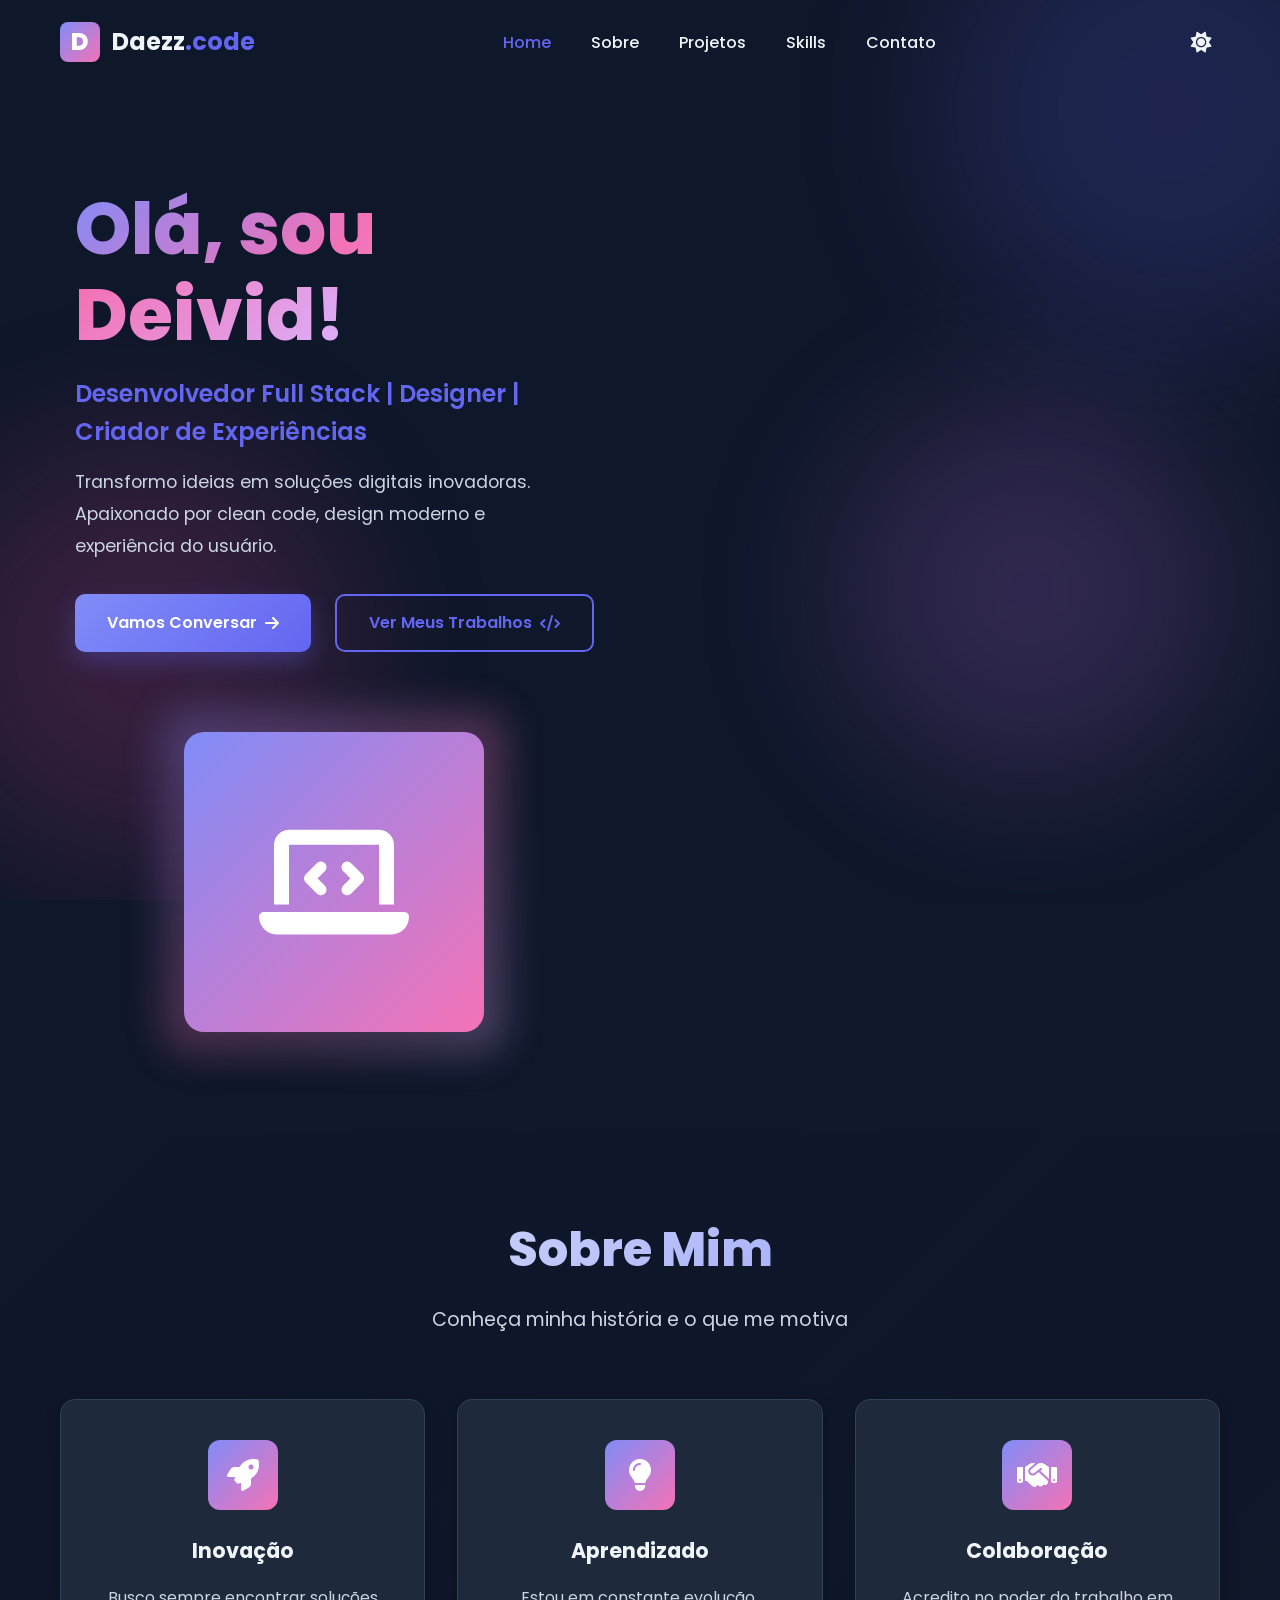
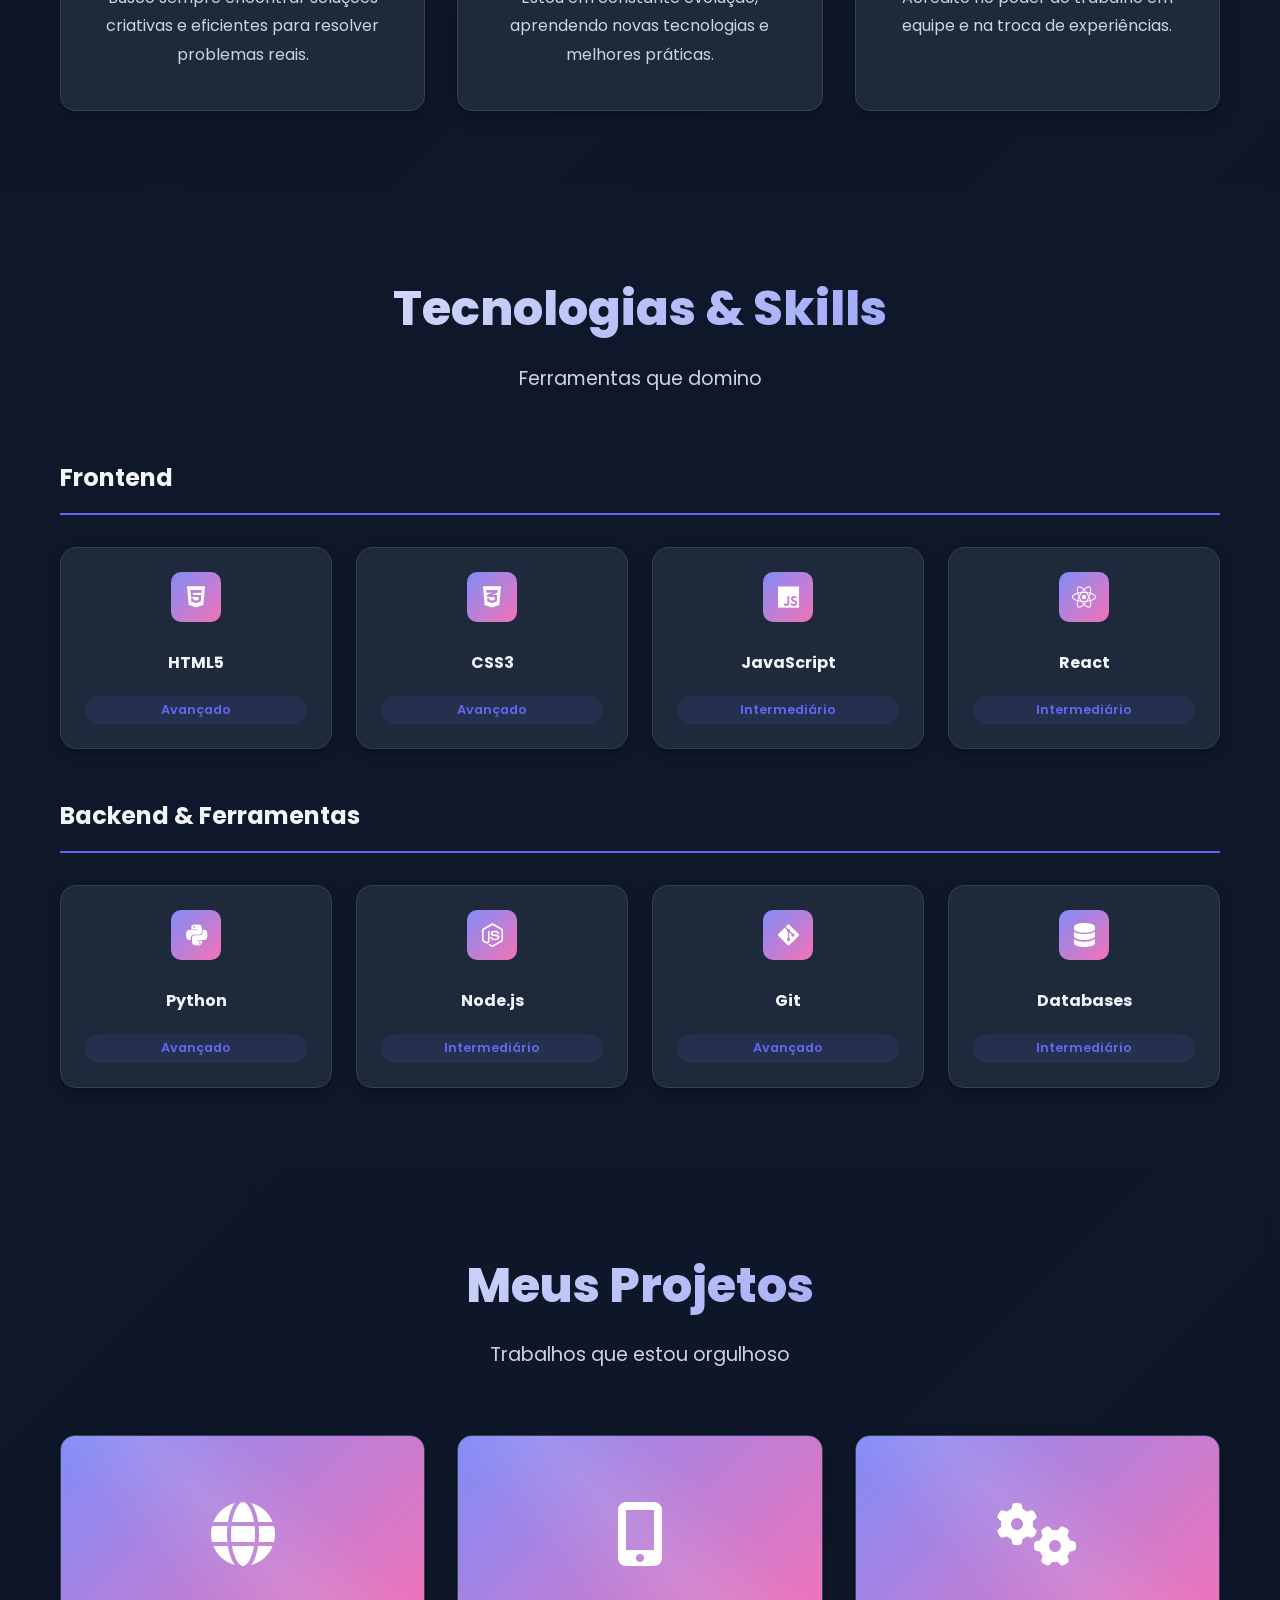
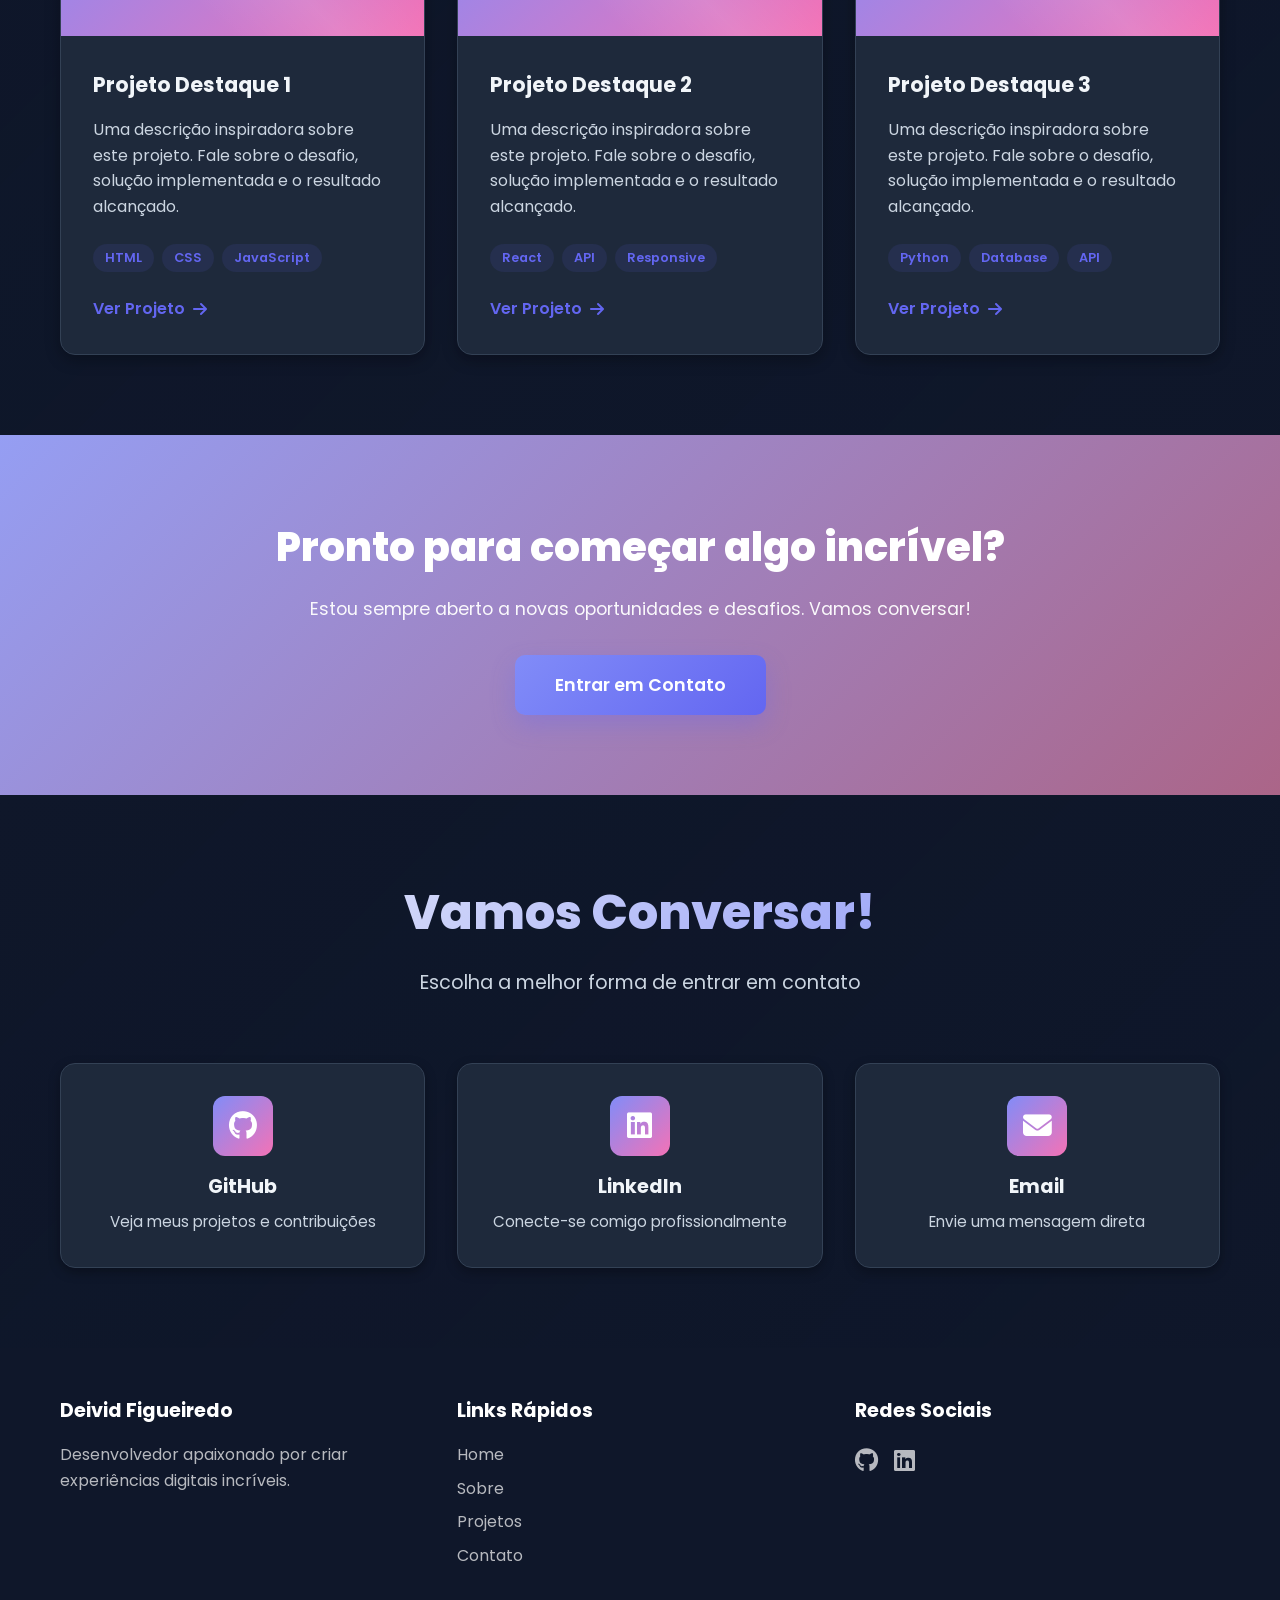
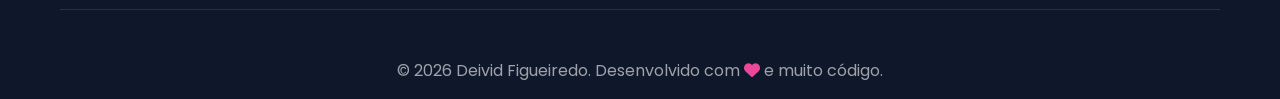
==== index.html @ a5546199 "att visual para o site" ====
<!DOCTYPE html>
<html lang="pt-BR">
<head>
    <meta charset="UTF-8">
    <meta name="viewport" content="width=device-width, initial-scale=1.0">
    <title>Deivid Figueiredo | Desenvolvedor Full Stack</title>
    <!-- Favicon: inline SVG (fallback para favicon.ico) -->
    <link rel="icon" href='data:image/svg+xml;utf8,<svg xmlns="http://www.w3.org/2000/svg" viewBox="0 0 100 100"><rect fill="%23007acc" width="100" height="100"/><text x="50" y="58" font-size="56" font-family="Poppins,Arial" fill="white" text-anchor="middle">D</text></svg>'>
    <link rel="icon" href="favicon.ico" type="image/x-icon">
    <link rel="shortcut icon" href="favicon.ico" type="image/x-icon">
    <link rel="stylesheet" href="style.css">
    <link rel="stylesheet" href="https://cdnjs.cloudflare.com/ajax/libs/font-awesome/6.4.0/css/all.min.css">
    <link href="https://fonts.googleapis.com/css2?family=Poppins:wght@300;400;600;700;800&family=Space+Mono:wght@400;700&display=swap" rel="stylesheet">
</head>
<body>
    <!-- Background animado -->
    <div class="background-animation">
        <div class="blob blob-1"></div>
        <div class="blob blob-2"></div>
        <div class="blob blob-3"></div>
    </div>

    <!-- Navegação -->
    <nav class="navbar">
        <div class="container">
            <div class="logo">
                <span class="logo-icon">D</span>
                <span class="logo-text">Daezz<span class="logo-accent">.code</span></span>
            </div>
            <div class="nav-center">
                <div class="nav-toggle" id="navToggle">
                    <span></span>
                    <span></span>
                    <span></span>
                </div>
                <ul class="nav-links" id="navLinks">
                    <li><a href="#home" data-nav>Home</a></li>
                    <li><a href="#sobre" data-nav>Sobre</a></li>
                    <li><a href="#projetos" data-nav>Projetos</a></li>
                    <li><a href="#skills" data-nav>Skills</a></li>
                    <li><a href="#contato" data-nav>Contato</a></li>
                </ul>
            </div>
            <button class="theme-toggle" id="themeToggle" aria-label="Alternar modo escuro">
                <i class="fas fa-moon"></i>
            </button>
        </div>
    </nav>

    <!-- Hero Section -->
    <section id="home" class="hero">
        <div class="container">
            <div class="hero-content">
                <div class="hero-text">
                    <h1 class="hero-title">
                        <span class="gradient-text">Olá, sou Deivid!</span>
                    </h1>
                    <p class="hero-subtitle">Desenvolvedor Full Stack | Designer | Criador de Experiências</p>
                    <p class="hero-description">
                        Transformo ideias em soluções digitais inovadoras. Apaixonado por clean code, design moderno e experiência do usuário.
                    </p>
                    <div class="hero-buttons">
                        <a href="#contato" class="btn btn-primary">
                            <span>Vamos Conversar</span>
                            <i class="fas fa-arrow-right"></i>
                        </a>
                        <a href="#projetos" class="btn btn-secondary">
                            <span>Ver Meus Trabalhos</span>
                            <i class="fas fa-code"></i>
                        </a>
                    </div>
                </div>
                <div class="hero-image" style="margin-top: 80px;"">
                    <div class="avatar-container">
                        <div class="avatar">
                            <i class="fas fa-laptop-code"></i>
                        </div>
                    </div>
                </div>
            </div>
        </div>
    </section>

    <!-- Sobre -->
    <section id="sobre" class="sobre">
        <div class="container">
            <div class="section-header">
                <h2 class="section-title">Sobre Mim</h2>
                <p class="section-subtitle">Conheça minha história e o que me motiva</p>
            </div>
            <div class="sobre-content">
                <div class="sobre-card">
                    <div class="sobre-icon"><i class="fas fa-rocket"></i></div>
                    <h3>Inovação</h3>
                    <p>Busco sempre encontrar soluções criativas e eficientes para resolver problemas reais.</p>
                </div>
                <div class="sobre-card">
                    <div class="sobre-icon"><i class="fas fa-lightbulb"></i></div>
                    <h3>Aprendizado</h3>
                    <p>Estou em constante evolução, aprendendo novas tecnologias e melhores práticas.</p>
                </div>
                <div class="sobre-card">
                    <div class="sobre-icon"><i class="fas fa-handshake"></i></div>
                    <h3>Colaboração</h3>
                    <p>Acredito no poder do trabalho em equipe e na troca de experiências.</p>
                </div>
            </div>
        </div>
    </section>

    <!-- Skills -->
    <section id="skills" class="skills">
        <div class="container">
            <div class="section-header">
                <h2 class="section-title">Tecnologias & Skills</h2>
                <p class="section-subtitle">Ferramentas que domino</p>
            </div>
            <div id="skillsContent" class="skills-wrapper"></div>
        </div>
    </section>

    <!-- Projetos -->
    <section id="projetos" class="projetos">
        <div class="container">
            <div class="section-header">
                <h2 class="section-title">Meus Projetos</h2>
                <p class="section-subtitle">Trabalhos que estou orgulhoso</p>
            </div>
            <div id="projectsContent" class="projetos-grid"></div>
        </div>
    </section>

    <!-- CTA Section -->
    <section class="cta-section">
        <div class="container">
            <div class="cta-content">
                <h2>Pronto para começar algo incrível?</h2>
                <p>Estou sempre aberto a novas oportunidades e desafios. Vamos conversar!</p>
                <a href="#contato" class="btn btn-primary btn-large">
                    Entrar em Contato
                </a>
            </div>
        </div>
    </section>

    <!-- Contato -->
    <section id="contato" class="contato">
        <div class="container">
            <div class="section-header">
                <h2 class="section-title">Vamos Conversar!</h2>
                <p class="section-subtitle">Escolha a melhor forma de entrar em contato</p>
            </div>
            <div class="contato-wrapper">
                <div class="contato-cards">
                    <a href="https://github.com/DeividFigueiredo" target="_blank" class="contato-card">
                        <div class="contato-icon">
                            <i class="fab fa-github"></i>
                        </div>
                        <h3>GitHub</h3>
                        <p>Veja meus projetos e contribuições</p>
                    </a>
                    <a href="https://linkedin.com/in/deivid-borges-52181b405/" target="_blank" class="contato-card">
                        <div class="contato-icon">
                            <i class="fab fa-linkedin"></i>
                        </div>
                        <h3>LinkedIn</h3>
                        <p>Conecte-se comigo profissionalmente</p>
                    </a>
                    <a href="mailto:deividborges07@hotmail.com" class="contato-card">
                        <div class="contato-icon">
                            <i class="fas fa-envelope"></i>
                        </div>
                        <h3>Email</h3>
                        <p>Envie uma mensagem direta</p>
                    </a>
                </div>
            </div>
        </div>
    </section>

    <!-- Footer -->
    <footer class="footer">
        <div class="container">
            <div class="footer-content">
                <div class="footer-section">
                    <h3>Deivid Figueiredo</h3>
                    <p>Desenvolvedor apaixonado por criar experiências digitais incríveis.</p>
                </div>
                <div class="footer-section">
                    <h3>Links Rápidos</h3>
                    <ul>
                        <li><a href="#home">Home</a></li>
                        <li><a href="#sobre">Sobre</a></li>
                        <li><a href="#projetos">Projetos</a></li>
                        <li><a href="#contato">Contato</a></li>
                    </ul>
                </div>
                <div class="footer-section">
                    <h3>Redes Sociais</h3>
                    <div class="social-links">
                        <a href="https://github.com/DeividFigueiredo" target="_blank">
                            <i class="fab fa-github"></i>
                        </a>
                        <a href="https://linkedin.com/in/deivid-borges-52181b405/" target="_blank">
                            <i class="fab fa-linkedin"></i>
                        </a>
                    </div>
                </div>
            </div>
            <div class="footer-bottom">
                <p>&copy; 2026 Deivid Figueiredo. Desenvolvido com <i class="fas fa-heart"></i> e muito código.</p>
            </div>
        </div>
    </footer>

    <script src="script.js"></script>
</body>
</html>
---- style.css ----
* {
    margin: 0;
    padding: 0;
    box-sizing: border-box;
}

:root {
    --primary: #6366f1;
    --primary-dark: #4f46e5;
    --secondary: #ec4899;
    --tertiary: #c975f3;
    --dark: #0f172a;
    --dark-secondary: #1e293b;
    --light: #f8fafc;
    --text-primary: #1e293b;
    --text-secondary: #64748b;
    --border: #e2e8f0;
    --shadow: 0 20px 25px -5px rgba(0, 0, 0, 0.1);
    --shadow-lg: 0 25px 50px -12px rgba(0, 0, 0, 0.15);
    --transition: all 0.3s cubic-bezier(0.4, 0, 0.2, 1);
    --bg-primary: #ffffff;
    --bg-secondary: #f8fafc;
    --card-bg: white;
    
    /* Light mode gradients */
    --gradient-primary-secondary: linear-gradient(135deg, #6366f1, #ec4899);
    --gradient-primary-secondary-tertiary: linear-gradient(135deg, #6366f1, #ec4899, #c975f3);
    --gradient-btn-primary: linear-gradient(135deg, #6366f1, #4f46e5);
    --gradient-cta: linear-gradient(135deg, #6366f1, #ec4899);
    --gradient-section-title: linear-gradient(135deg, #1e293b, #6366f1);
    --gradient-section-bg: linear-gradient(135deg, #f8fafc 0%, rgba(99, 102, 241, 0.05) 100%);
}

body.dark-mode {
    --bg-primary: #0f172a;
    --bg-secondary: #1e293b;
    --card-bg: #1e293b;
    --text-primary: #f1f5f9;
    --text-secondary: #cbd5e1;
    --border: #334155;
    
    /* Dark mode gradients - more vibrant and luminous */
    --gradient-primary-secondary: linear-gradient(135deg, #818cf8, #f472b6);
    --gradient-primary-secondary-tertiary: linear-gradient(135deg, #818cf8, #f472b6, #d8b4fe);
    --gradient-btn-primary: linear-gradient(135deg, #818cf8, #6366f1);
    --gradient-cta: linear-gradient(135deg, #959ef3, #ab6588);
    --gradient-section-title: linear-gradient(135deg, #f1f5f9, #818cf8);
    --gradient-section-bg: linear-gradient(135deg, #0f172a 0%, #0f172ad7 100%);
}

html {
    scroll-behavior: smooth;
}

body {
    font-family: 'Poppins', sans-serif;
    line-height: 1.6;
    color: var(--text-primary);
    background: var(--bg-primary);
    overflow-x: hidden;
    transition: var(--transition);
}

.container {
    max-width: 1200px;
    margin: 0 auto;
    padding: 0 20px;
}

/* Background Animation */
.background-animation {
    position: fixed;
    top: 0;
    left: 0;
    width: 100%;
    height: 100%;
    z-index: -1;
    overflow: hidden;
}

.blob {
    position: absolute;
    border-radius: 50%;
    /* slightly stronger and crisper blobs for better visibility */
    filter: blur(80px);
    opacity: 0.18;
    animation: blob-animation 8s infinite ease-in-out;
}

.blob-1 {
    width: 460px;
    height: 460px;
    background: var(--primary);
    top: -120px;
    right: -120px;
    animation-delay: 0s;
}

.blob-2 {
    width: 420px;
    height: 420px;
    background: var(--secondary);
    bottom: 40px;
    left: -70px;
    animation-delay: 2s;
}

.blob-3 {
    width: 380px;
    height: 380px;
    background: var(--tertiary);
    bottom: 120px;
    right: 60px;
    animation-delay: 4s;
}

@keyframes blob-animation {
    0%, 100% {
        transform: translate(0, 0);
    }
    25% {
        transform: translate(30px, -60px);
    }
    50% {
        transform: translate(-30px, 30px);
    }
    75% {
        transform: translate(60px, 60px);
    }
}

/* Navbar */
.navbar {
    position: sticky;
    top: 0;
    z-index: 1000;
    /* removed background color and blur per user request */
    background: transparent;
    backdrop-filter: none;
    /* hide the bottom line when at top; reveal on scroll via .scrolled */
    border-bottom: 1px solid transparent;
    box-shadow: none;

    padding: 1.4rem 0;
    transition: all 0.3s ease;
}


body.dark-mode .navbar {
    /* keep transparent in dark-mode as requested */
    background: transparent;
    border-bottom: 1px solid transparent;
}

/* When user scrolls, reveal a subtle border so navbar camouflages */
.navbar.scrolled {
    border-bottom-color: rgba(0, 0, 0, 0.05);
    background: rgba(255, 255, 255, 0.59);
    backdrop-filter: blur(10px);
    box-shadow: 0 10px 30px rgba(0, 0, 0, 0.1);
}

body.dark-mode .navbar.scrolled {
    border-bottom-color: rgba(255, 255, 255, 0.05);
    background: rgba(15, 23, 42, 0.85);
    backdrop-filter: blur(10px);
    box-shadow: 0 10px 30px rgba(0, 0, 0, 0.12);
}

.navbar .container {
    display: flex;
    justify-content: space-between;
    align-items: center;
    gap: 1rem;
}

.nav-center {
    display: flex;
    align-items: center;
    gap: 2.5rem;
}

.logo {
    display: flex;
    align-items: center;
    gap: 12px;
    font-weight: 700;
    font-size: 1.5rem;
    cursor: pointer;
    transition: var(--transition);
}

.logo-icon {
    width: 40px;
    height: 40px;
    background: var(--gradient-primary-secondary);
    border-radius: 8px;
    display: flex;
    align-items: center;
    justify-content: center;
    color: white;
    font-weight: 800;
}

.logo-text {
    color: var(--text-primary);
}

.logo-accent {
    color: var(--primary);
}

.logo:hover {
    transform: translateY(-2px);
}

.nav-links {
    display: flex;
    list-style: none;
    gap: 2.5rem;
}

.nav-links a {
    color: var(--text-primary);
    text-decoration: none;
    font-weight: 500;
    position: relative;
    transition: color 0.3s ease;
}

.nav-links a::after {
    content: '';
    position: absolute;
    bottom: -5px;
    left: 0;
    width: 0;
    height: 2px;
    background: var(--gradient-primary-secondary);
    transition: width 0.3s ease;
}

.nav-links a:hover {
    color: var(--primary);
}

.nav-links a:hover::after {
    width: 100%;
}

.nav-toggle {
    display: none;
    flex-direction: column;
    cursor: pointer;
    gap: 5px;
}

.nav-toggle span {
    width: 25px;
    height: 3px;
    background: var(--text-primary);
    border-radius: 2px;
    transition: var(--transition);
}

/* Theme Toggle Button */
.theme-toggle {
    background: none;
    border: none;
    cursor: pointer;
    font-size: 1.3rem;
    color: var(--text-primary);
    transition: var(--transition);
    padding: 8px;
    display: flex;
    align-items: center;
    justify-content: center;
    border-radius: 8px;
}

.theme-toggle:hover {
    background: rgba(99, 102, 241, 0.1);
    transform: scale(1.1);
}

.theme-toggle i {
    transition: var(--transition);
}

/* Hero Section */
.hero {
    padding: 100px 0;
    min-height: 100vh;
    display: flex;
    align-items: center;
}

.hero .container {
    display: grid;
    grid-template-columns: 1fr 1fr;
    gap: 4rem;
    align-items: center;
}
.hero .container .hero-text {
    animation: slideInLeft 0.8s ease-out;
    margin-left: 15px;
}

.hero-text h1 {
    font-size: 4.5rem;
    font-weight: 800;
    line-height: 1.2;
    margin-bottom: 1rem;
    animation: slideInLeft 0.8s ease-out;
}

.gradient-text {
    background: var(--gradient-primary-secondary-tertiary);
    -webkit-background-clip: text;
    -webkit-text-fill-color: transparent;
    background-clip: text;
}

.hero-subtitle {
    font-size: 1.5rem;
    color: var(--primary);
    font-weight: 600;
    margin-bottom: 1rem;
}

.hero-description {
    font-size: 1.1rem;
    color: var(--text-secondary);
    margin-bottom: 2rem;
    max-width: 500px;
    line-height: 1.8;
}

.hero-buttons {
    display: flex;
    gap: 1.5rem;
    flex-wrap: wrap;
    animation: slideInUp 0.8s ease-out;
}

.hero-image {
    display: flex;
    justify-content: center;
    align-items: center;
    animation: slideInRight 0.8s ease-out;
}

.avatar-container {
    position: relative;
    width: 300px;
    height: 300px;
}

.avatar {
    width: 100%;
    height: 100%;
    background: var(--gradient-primary-secondary);
    border-radius: 20px;
    display: flex;
    align-items: center;
    justify-content: center;
    font-size: 120px;
    color: white;
    box-shadow: var(--shadow-lg);
    animation: float 3s ease-in-out infinite;
    position: relative;
}

.avatar::before {
    content: '';
    position: absolute;
    inset: -20px;
    background: var(--gradient-primary-secondary-tertiary);
    border-radius: 20px;
    opacity: 0.3;
    filter: blur(20px);
    z-index: -1;
    animation: pulse 3s ease-in-out infinite;
}

@keyframes float {
    0%, 100% {
        transform: translateY(0px);
    }
    50% {
        transform: translateY(-20px);
    }
}

@keyframes pulse {
    0%, 100% {
        transform: scale(1);
    }
    50% {
        transform: scale(1.1);
    }
}

@keyframes slideInLeft {
    from {
        opacity: 0;
        transform: translateX(-30px);
    }
    to {
        opacity: 1;
        transform: translateX(0);
    }
}

@keyframes slideInRight {
    from {
        opacity: 0;
        transform: translateX(30px);
    }
    to {
        opacity: 1;
        transform: translateX(0);
    }
}

@keyframes slideInUp {
    from {
        opacity: 0;
        transform: translateY(30px);
    }
    to {
        opacity: 1;
        transform: translateY(0);
    }
}

/* Buttons */
.btn {
    position: relative;
    overflow: hidden;
    padding: 14px 32px;
    border-radius: 10px;
    text-decoration: none;
    font-weight: 600;
    transition: var(--transition);
    border: none;
    cursor: pointer;
    font-size: 1rem;
    display: inline-flex;
    align-items: center;
    gap: 8px;
}

.btn-primary {
    background: var(--gradient-btn-primary);
    color: white;
    box-shadow: 0 10px 25px rgba(99, 102, 241, 0.3);
}

.btn .ripple {
    position: absolute;
    border-radius: 50%;
    transform: scale(0);
    opacity: 0.4;
    background: rgba(255, 255, 255, 0.7);
    animation: ripple 600ms ease-out;
    pointer-events: none;
}

@keyframes ripple {
    to {
        transform: scale(4);
        opacity: 0;
    }
}

.btn-primary:hover {
    transform: translateY(-3px);
    box-shadow: 0 15px 35px rgba(99, 102, 241, 0.4);
}

.btn-secondary {
    background: transparent;
    color: var(--primary);
    border: 2px solid var(--primary);
}

.btn-secondary:hover {
    background: var(--primary);
    color: white;
}

.btn-large {
    padding: 16px 40px;
    font-size: 1.1rem;
}

/* Section Headers */
.section-header {
    text-align: center;
    margin-bottom: 4rem;
}

.section-title {
    font-size: 3rem;
    font-weight: 800;
    margin-bottom: 1rem;
    background: var(--gradient-section-title);
    -webkit-background-clip: text;
    -webkit-text-fill-color: transparent;
    background-clip: text;
}

.section-subtitle {
    font-size: 1.2rem;
    color: var(--text-secondary);
}

section {
    padding: 80px 0;
    position: relative;
}

section:nth-child(even) {
    background: var(--gradient-section-bg);
    transition: var(--transition);
}

/* Sobre */
.sobre-content {
    display: grid;
    grid-template-columns: repeat(auto-fit, minmax(280px, 1fr));
    gap: 2rem;
}

.sobre-card {
    background: white;
    padding: 2.5rem;
    border-radius: 15px;
    box-shadow: 0 5px 15px rgba(0, 0, 0, 0.08);
    transition: var(--transition);
    border: 1px solid var(--border);
    text-align: center;
}

body.dark-mode .sobre-card {
    background: var(--bg-secondary);
    box-shadow: 0 5px 15px rgba(0, 0, 0, 0.3);
}

.sobre-card:hover {
    transform: translateY(-10px);
    box-shadow: var(--shadow);
    border-color: var(--primary);
}

.sobre-icon {
    width: 70px;
    height: 70px;
    background: var(--gradient-primary-secondary);
    border-radius: 12px;
    display: flex;
    align-items: center;
    justify-content: center;
    font-size: 2rem;
    color: white;
    margin: 0 auto 1.5rem;
}

.sobre-card h3 {
    font-size: 1.3rem;
    margin-bottom: 1rem;
    color: var(--text-primary);
}

.sobre-card p {
    color: var(--text-secondary);
    line-height: 1.8;
}

/* Skills */
.skills-wrapper {
    display: flex;
    flex-direction: column;
    gap: 3rem;
}

.skill-category,
.skill-category-1 {
    display: block;
    width: 100%;
    animation: slideInUp 0.6s ease-out;
}

.skill-category-1 {
    animation-delay: 0.1s;
}

.category-title {
    font-size: 1.5rem;
    font-weight: 700;
    margin-bottom: 2rem;
    padding-bottom: 1rem;
    border-bottom: 2px solid var(--primary);
    color: var(--text-primary);
}

.skills-grid {
    display: grid;
    grid-template-columns: repeat(auto-fit, minmax(180px, 1fr));
    gap: 1.5rem;
}

.skill-card {
    background: var(--card-bg);
    padding: 1.75rem;
    border-radius: 16px;
    text-align: center;
    transition: var(--transition);
    border: 1px solid var(--border);
    box-shadow: 0 6px 18px rgba(0, 0, 0, 0.08);
    display: flex;
    flex-direction: column;
    justify-content: center;
    gap: 0.75rem;
    min-height: auto;
    padding: 1.5rem;
}

body.dark-mode .skill-card {
    --card-bg: var(--bg-secondary);
    box-shadow: 0 4px 12px rgba(0, 0, 0, 0.3);
}

.skill-card:hover {
    transform: translateY(-8px);
    border-radius: 16px;
    box-shadow: var(--shadow);
    border: 2px solid transparent;
    background-image: linear-gradient(var(--card-bg), var(--card-bg)),
        var(--gradient-primary-secondary);
    background-origin: border-box;
    background-clip: padding-box, border-box;
    background-repeat: no-repeat;
}

.skill-icon {
    width: 50px;
    height: 50px;
    background: var(--gradient-primary-secondary);
    border-radius: 10px;
    display: flex;
    align-items: center;
    justify-content: center;
    font-size: 1.5rem;
    color: white;
    margin: 0 auto 1rem;
}

.skill-card h4 {
    font-size: 1rem;
    margin-bottom: 0.5rem;
    color: var(--text-primary);
}

.skill-level {
    font-size: 0.8rem;
    color: var(--primary);
    font-weight: 600;
    background: rgba(99, 102, 241, 0.1);
    padding: 4px 8px;
    border-radius: 20px;
    display: inline-block;
}

/* Projetos */
.projetos-grid {
    display: grid;
    grid-template-columns: repeat(auto-fit, minmax(320px, 1fr));
    gap: 2rem;
}

.projeto-card {
    background: white;
    border-radius: 15px;
    overflow: hidden;
    box-shadow: 0 5px 15px rgba(0, 0, 0, 0.08);
    transition: var(--transition);
    border: 1px solid var(--border);
    display: flex;
    flex-direction: column;
    height: 100%;
}

body.dark-mode .projeto-card {
    background: var(--bg-secondary);
    box-shadow: 0 5px 15px rgba(0, 0, 0, 0.3);
}

.projeto-card:hover {
    transform: translateY(-10px);
    box-shadow: var(--shadow-lg);
}

.projeto-image {
    height: 200px;
    background: var(--gradient-primary-secondary);
    display: flex;
    align-items: center;
    justify-content: center;
    position: relative;
    overflow: hidden;
}

.projeto-image::before {
    content: '';
    position: absolute;
    inset: 0;
    background: linear-gradient(45deg, transparent 30%, rgba(255, 255, 255, 0.1) 50%, transparent 70%);
    animation: shine 3s infinite;
}

@keyframes shine {
    0% {
        transform: translateX(-100%);
    }
    100% {
        transform: translateX(100%);
    }
}

.projeto-icon {
    font-size: 4rem;
    color: white;
    z-index: 1;
}

.projeto-content {
    padding: 2rem;
    flex-grow: 1;
    display: flex;
    flex-direction: column;
}

.projeto-content h3 {
    font-size: 1.3rem;
    margin-bottom: 1rem;
    color: var(--text-primary);
}

.projeto-content p {
    color: var(--text-secondary);
    margin-bottom: 1.5rem;
    flex-grow: 1;
    line-height: 1.6;
}

.projeto-tech {
    display: flex;
    flex-wrap: wrap;
    gap: 0.5rem;
    margin-bottom: 1.5rem;
}

.tech-tag {
    background: rgba(99, 102, 241, 0.1);
    color: var(--primary);
    padding: 4px 12px;
    border-radius: 20px;
    font-size: 0.8rem;
    font-weight: 600;
}

.projeto-link {
    color: var(--primary);
    text-decoration: none;
    font-weight: 600;
    display: inline-flex;
    align-items: center;
    gap: 8px;
    transition: var(--transition);
}

.projeto-link:hover {
    gap: 12px;
    color: var(--secondary);
}

/* CTA Section */
.cta-section {
    background: var(--gradient-cta);
    color: white;
    padding: 80px 0;
    text-align: center;
}

.cta-content h2 {
    font-size: 2.5rem;
    margin-bottom: 1rem;
    font-weight: 800;
}

.cta-content p {
    font-size: 1.1rem;
    margin-bottom: 2rem;
    opacity: 0.95;
}

/* Contato */
.contato-cards {
    display: grid;
    grid-template-columns: repeat(auto-fit, minmax(200px, 1fr));
    gap: 2rem;
}

.contato-card {
    background: white;
    padding: 2rem;
    border-radius: 15px;
    text-align: center;
    text-decoration: none;
    color: inherit;
    transition: var(--transition);
    border: 1px solid var(--border);
    box-shadow: 0 4px 12px rgba(0, 0, 0, 0.06);
}

body.dark-mode .contato-card {
    background: var(--bg-secondary);
    box-shadow: 0 4px 12px rgba(0, 0, 0, 0.3);
}

.contato-card:hover {
    transform: translateY(-10px);
    box-shadow: var(--shadow);
    border-color: var(--primary);
}

.contato-icon {
    width: 60px;
    height: 60px;
    background: var(--gradient-primary-secondary);
    border-radius: 12px;
    display: flex;
    align-items: center;
    justify-content: center;
    font-size: 1.8rem;
    color: white;
    margin: 0 auto 1rem;
}

.contato-card h3 {
    font-size: 1.2rem;
    margin-bottom: 0.5rem;
    color: var(--text-primary);
}

.contato-card p {
    color: var(--text-secondary);
    font-size: 0.95rem;
}

/* Footer */
.footer {
    background: var(--dark);
    color: #fff;
    padding: 3rem 0 1rem;
}

.footer-content {
    display: grid;
    grid-template-columns: repeat(auto-fit, minmax(250px, 1fr));
    gap: 2rem;
    margin-bottom: 2rem;
    padding-bottom: 2rem;
    border-bottom: 1px solid rgba(255, 255, 255, 0.1);
}

.footer-section h3 {
    font-size: 1.2rem;
    margin-bottom: 1rem;
}

.footer-section p {
    color: rgba(255, 255, 255, 0.7);
    line-height: 1.6;
}

.footer-section ul {
    list-style: none;
}

.footer-section ul li {
    margin-bottom: 0.5rem;
}

.footer-section a {
    color: rgba(255, 255, 255, 0.7);
    text-decoration: none;
    transition: var(--transition);
}

.footer-section a:hover {
    color: var(--primary);
}

.social-links {
    display: flex;
    gap: 1rem;
    font-size: 1.5rem;
}

.footer-bottom {
    text-align: center;
    padding-top: 1rem;
    color: rgba(255, 255, 255, 0.6);
}

.footer-bottom i {
    color: var(--secondary);
    animation: heartbeat 1.5s infinite;
}

@keyframes heartbeat {
    0%, 100% {
        transform: scale(1);
    }
    25% {
        transform: scale(1.2);
    }
}

/* Responsivo */
@media (max-width: 768px) {
    .nav-toggle {
        display: flex;
    }

    .nav-links {
        gap: 1rem;
        position: fixed;
        top: 70px;
        left: 0;
        right: 0;
        z-index: 2000;
        flex-direction: column;
        background: rgba(255, 255, 255, 0.55);
        border-bottom-left-radius: 22px;
        border-bottom-right-radius: 22px;
        border: 1px solid rgba(255, 255, 255, 0.55);
        background-clip: padding-box;
        -webkit-backdrop-filter: blur(22px);
        backdrop-filter: blur(22px);
        padding: 1.5rem 1.5rem 2rem;
        box-shadow: 0 20px 60px rgba(0, 0, 0, 0.12);
        max-height: 0;
        overflow: hidden;
        opacity: 0;
        transition: max-height 0.35s ease, opacity 0.25s ease;
    }

    .nav-links a {
        display: block;
        padding: 0.85rem 0;
        font-size: 1rem;
    }

    body.dark-mode .nav-links {
        background: rgba(15, 23, 42, 0.55);
        border: 1px solid rgba(255, 255, 255, 0.15);
        background-clip: padding-box;
        -webkit-backdrop-filter: blur(22px);
        backdrop-filter: blur(22px);
        box-shadow: 0 20px 60px rgba(0, 0, 0, 0.25);
    }

    .nav-links.active {
        max-height: 420px;
        opacity: 1;
        -webkit-backdrop-filter: blur(22px);
        backdrop-filter: blur(22px);
    }

    .hero .container {
        grid-template-columns: 1fr;
        padding: 40px 0;
    }

    .hero-text h1 {
        font-size: 2.5rem;
    }

    .hero-image {
        margin-top: 2rem;
    }

    .avatar-container {
        width: 200px;
        height: 200px;
    }

    .avatar {
        font-size: 70px;
    }

    .section-title {
        font-size: 2rem;
    }

    .hero-buttons {
        flex-direction: column;
    }

    .btn {
        width: 100%;
        justify-content: center;
    }

    .skills-grid {
        grid-template-columns: repeat(2, 1fr);
    }

    .projetos-grid {
        grid-template-columns: 1fr;
    }

    section {
        padding: 50px 0;
    }

    .cta-content h2 {
        font-size: 1.8rem;
    }

    .footer-content {
        grid-template-columns: 1fr;
    }
}
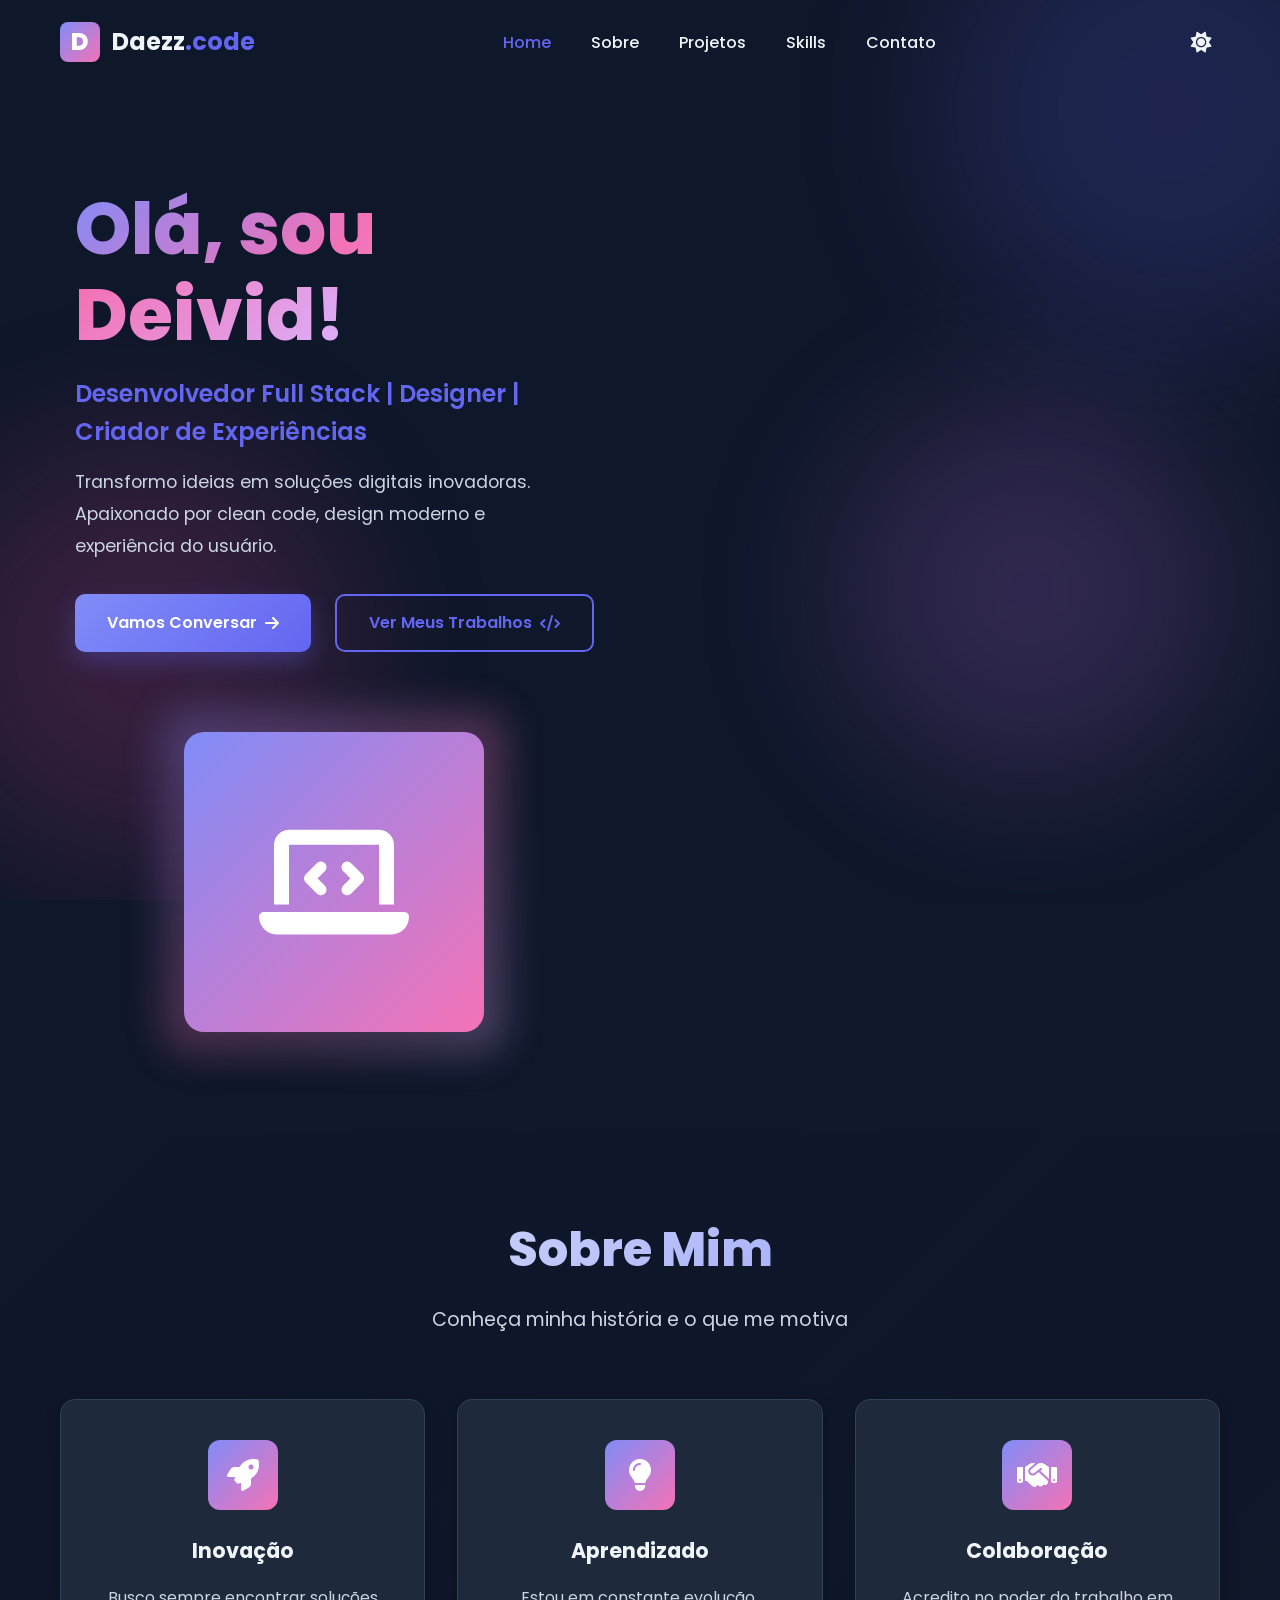
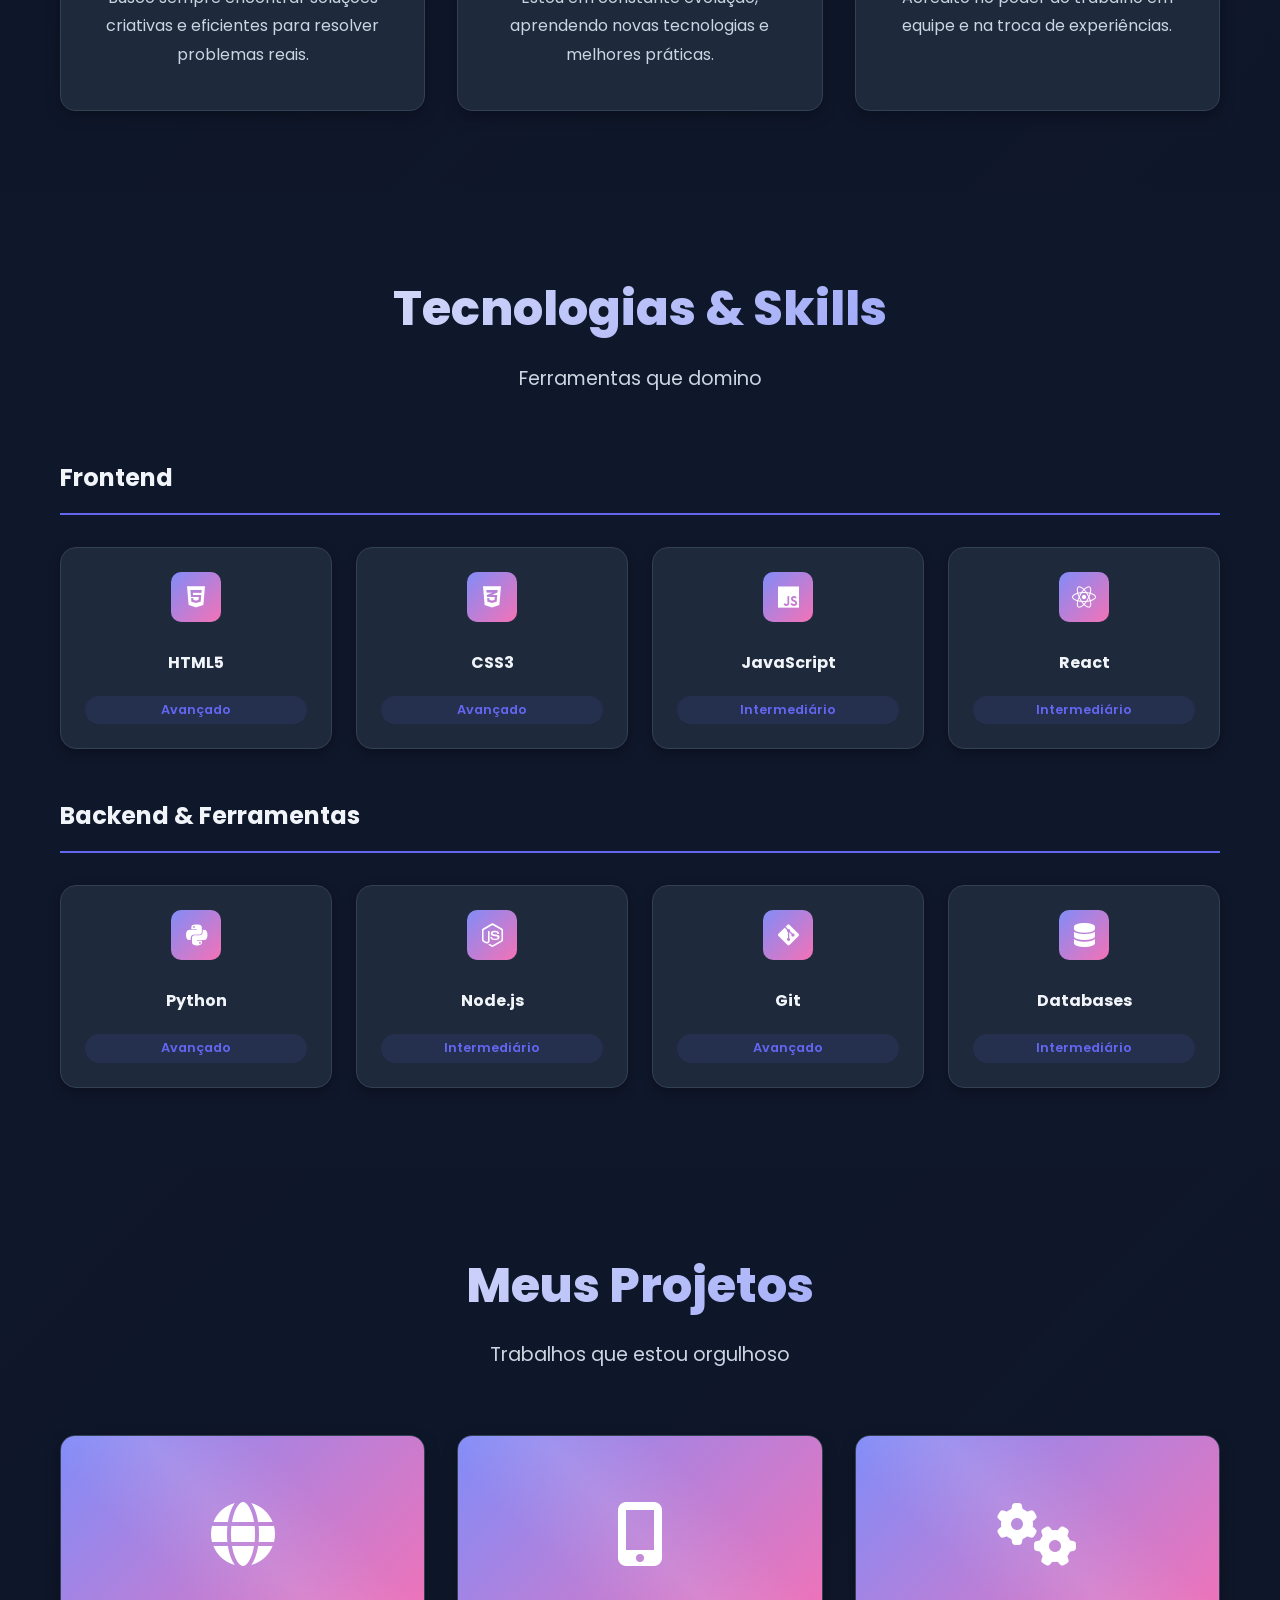
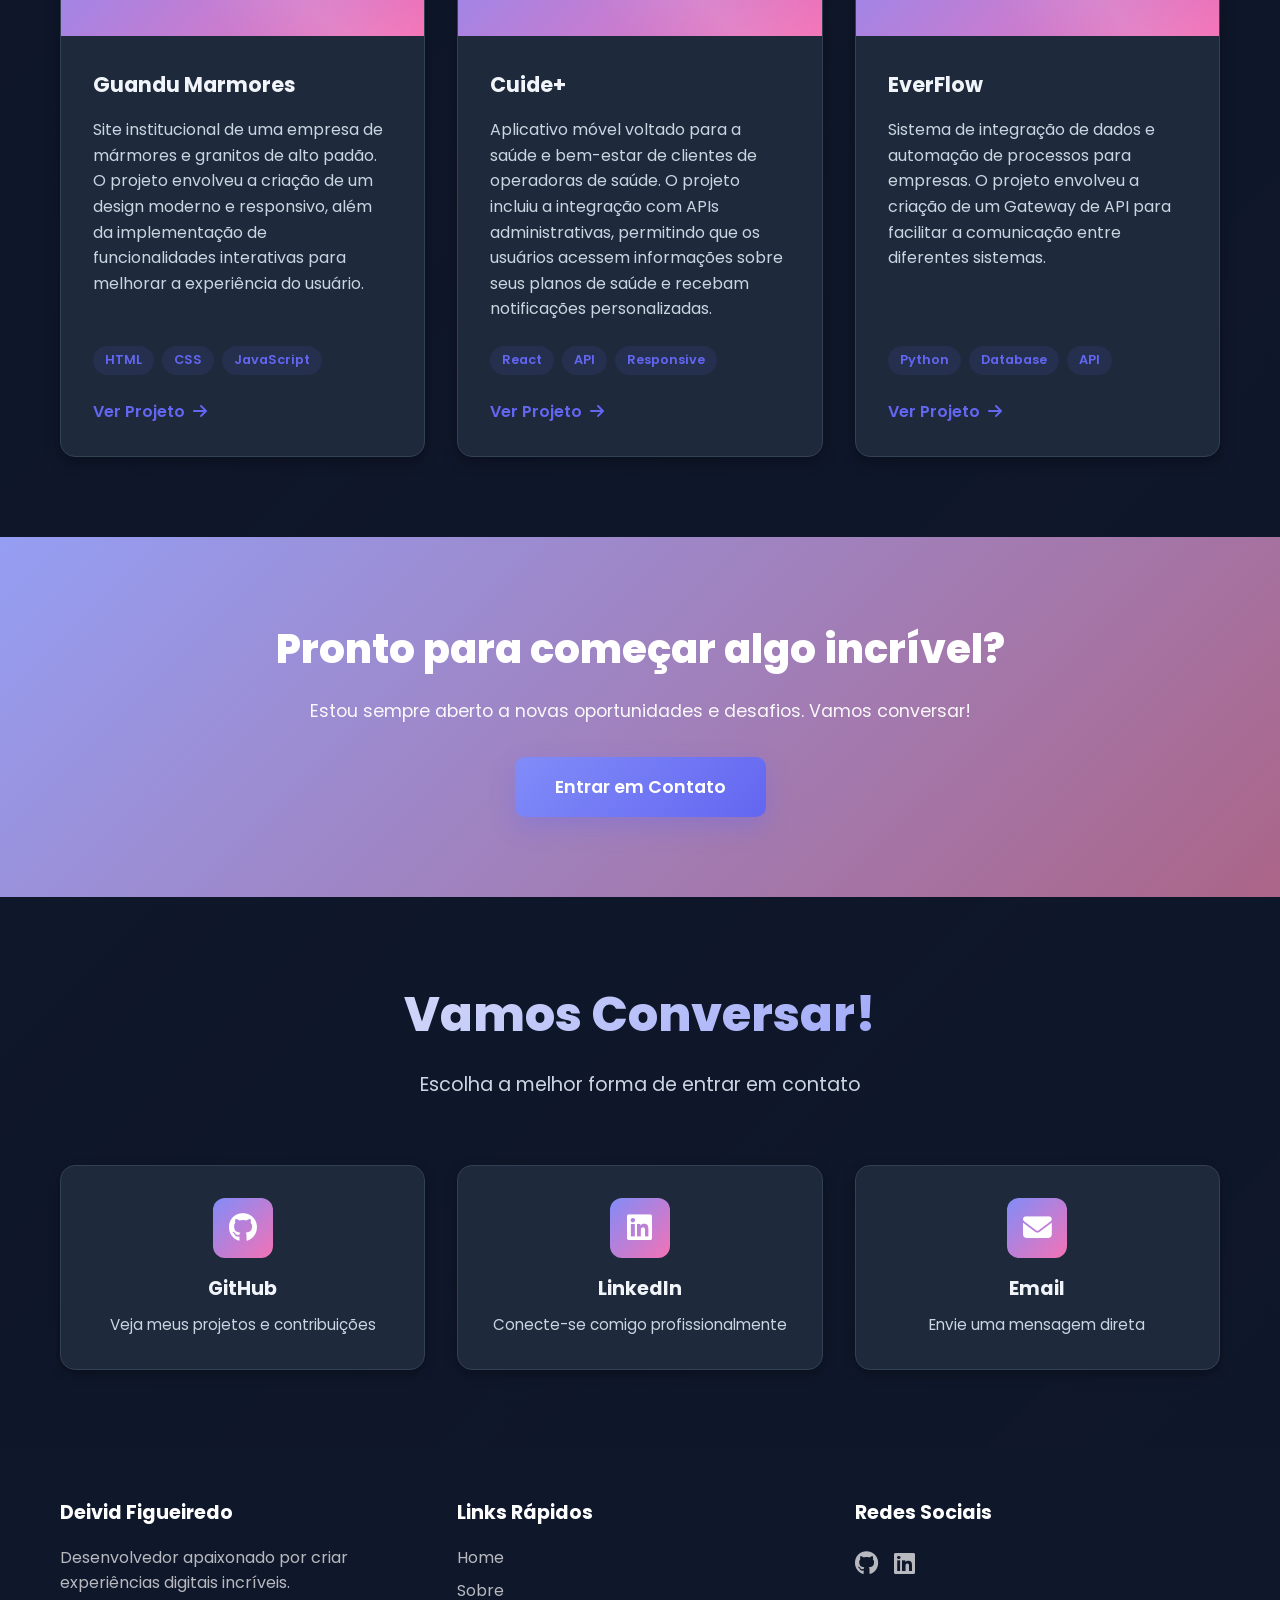
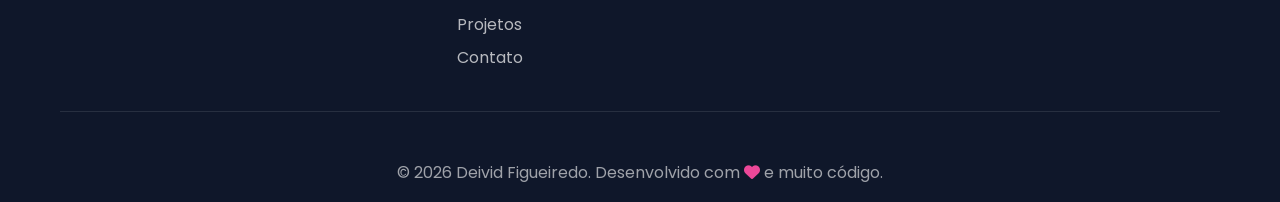
==== commit aa15fd3b: "atualização visual e nda" ====
--- a/index.html
+++ b/index.html
@@ -39,6 +39,7 @@
                     <li><a href="#projetos" data-nav>Projetos</a></li>
                     <li><a href="#skills" data-nav>Skills</a></li>
                     <li><a href="#contato" data-nav>Contato</a></li>
+                    
                 </ul>
             </div>
             <button class="theme-toggle" id="themeToggle" aria-label="Alternar modo escuro">
@@ -193,6 +194,7 @@
                         <li><a href="#sobre">Sobre</a></li>
                         <li><a href="#projetos">Projetos</a></li>
                         <li><a href="#contato">Contato</a></li>
+                       
                     </ul>
                 </div>
                 <div class="footer-section">
--- a/style.css
+++ b/style.css
@@ -157,6 +157,8 @@
     border-bottom-color: rgba(0, 0, 0, 0.05);
     background: rgba(255, 255, 255, 0.59);
     backdrop-filter: blur(10px);
+    -webkit-backdrop-filter: blur(22px);
+
     box-shadow: 0 10px 30px rgba(0, 0, 0, 0.1);
 }
 
@@ -164,6 +166,7 @@
     border-bottom-color: rgba(255, 255, 255, 0.05);
     background: rgba(15, 23, 42, 0.85);
     backdrop-filter: blur(10px);
+    -webkit-backdrop-filter: blur(22px);
     box-shadow: 0 10px 30px rgba(0, 0, 0, 0.12);
 }
 
@@ -783,6 +786,207 @@
 .projeto-link:hover {
     gap: 12px;
     color: var(--secondary);
+}
+
+.project-page {
+    padding: 4rem 0 6rem;
+}
+
+body.dark-mode .project-page {
+    color: var(--text-primary);
+}
+
+.back-link {
+    display: inline-flex;
+    align-items: center;
+    gap: 0.6rem;
+    color: var(--primary);
+    font-weight: 600;
+    text-decoration: none;
+    margin-bottom: 1.5rem;
+}
+
+.back-link:hover {
+    color: var(--secondary);
+}
+
+body.dark-mode .back-link {
+    color: #a5b4fc;
+}
+
+body.dark-mode .back-link:hover {
+    color: #f9a8d4;
+}
+
+.project-hero {
+    background: rgba(255, 255, 255, 0.78);
+    backdrop-filter: blur(12px);
+    border: 1px solid var(--border);
+    border-radius: 24px;
+    padding: 2rem;
+    box-shadow: var(--shadow);
+    margin-bottom: 2rem;
+}
+
+body.dark-mode .project-hero {
+    background: rgba(15, 23, 42, 0.9);
+    border-color: rgba(255, 255, 255, 0.08);
+    box-shadow: 0 20px 40px rgba(2, 6, 23, 0.35);
+}
+
+.project-kicker {
+    color: var(--primary);
+    font-weight: 700;
+    text-transform: uppercase;
+    letter-spacing: 0.2em;
+    font-size: 0.8rem;
+    margin-bottom: 0.75rem;
+}
+
+.project-hero h1 {
+    font-size: clamp(2rem, 4vw, 2.8rem);
+    margin-bottom: 0.75rem;
+}
+
+.project-hero p {
+    color: var(--text-secondary);
+    max-width: 700px;
+}
+
+.project-grid {
+    display: grid;
+    gap: 1.25rem;
+    grid-template-columns: repeat(auto-fit, minmax(240px, 1fr));
+}
+
+.project-card {
+    background: var(--card-bg);
+    border: 1px solid var(--border);
+    border-radius: 18px;
+    padding: 1.4rem;
+    box-shadow: var(--shadow);
+}
+
+body.dark-mode .project-card {
+    background: rgba(30, 41, 59, 0.85);
+    border-color: rgba(255, 255, 255, 0.08);
+    box-shadow: 0 16px 30px rgba(2, 6, 23, 0.25);
+}
+
+.project-card h3 {
+    margin-bottom: 0.6rem;
+    font-size: 1.05rem;
+}
+
+.project-card p {
+    color: var(--text-secondary);
+    font-size: 0.95rem;
+}
+
+.modal {
+    position: fixed;
+    inset: 0;
+    display: flex;
+    align-items: center;
+    justify-content: center;
+    padding: 2rem;
+    background: rgba(15, 23, 42, 0.75);
+    opacity: 0;
+    visibility: hidden;
+    pointer-events: none;
+    transition: opacity 0.25s ease, visibility 0.25s ease;
+    z-index: 2000;
+}
+
+.modal.open {
+    opacity: 1;
+    visibility: visible;
+    pointer-events: auto;
+}
+
+.modal-overlay {
+    position: absolute;
+    inset: 0;
+    background: rgba(15, 23, 42, 0.65);
+}
+
+.modal-content {
+    position: relative;
+    width: min(100%, 960px);
+    background: var(--card-bg);
+    border-radius: 28px;
+    padding: 2rem;
+    box-shadow: var(--shadow-lg);
+    z-index: 1;
+}
+
+.modal-close {
+    position: absolute;
+    top: 1rem;
+    right: 1rem;
+    width: 44px;
+    height: 44px;
+    border: none;
+    border-radius: 50%;
+    background: rgba(99, 102, 241, 0.12);
+    color: var(--text-primary);
+    font-size: 1.5rem;
+    cursor: pointer;
+    display: grid;
+    place-items: center;
+    transition: var(--transition);
+}
+
+.modal-close:hover {
+    background: rgba(99, 102, 241, 0.2);
+}
+
+.modal-header h3 {
+    font-size: 1.75rem;
+    margin-bottom: 0.5rem;
+}
+
+.modal-header p {
+    color: var(--text-secondary);
+    line-height: 1.5;
+}
+
+.modal-screenshots {
+    display: grid;
+    gap: 1.5rem;
+    margin-top: 1.5rem;
+}
+
+.modal-screenshot {
+    border-radius: 20px;
+    overflow: hidden;
+    background: var(--bg-secondary);
+    box-shadow: 0 12px 30px rgba(0, 0, 0, 0.08);
+}
+
+.modal-screenshot img {
+    width: 100%;
+    display: block;
+    object-fit: cover;
+    min-height: 300px;
+}
+
+.modal-screenshot h4 {
+    font-size: 1.05rem;
+    margin: 1rem;
+    color: var(--text-primary);
+}
+
+.modal-screenshot p {
+    margin: 0 1rem 1rem;
+    color: var(--text-secondary);
+    line-height: 1.5;
+}
+
+@media (max-width: 768px) {
+    .modal-content {
+        padding: 1.5rem;
+    }
 }
 
 /* CTA Section */
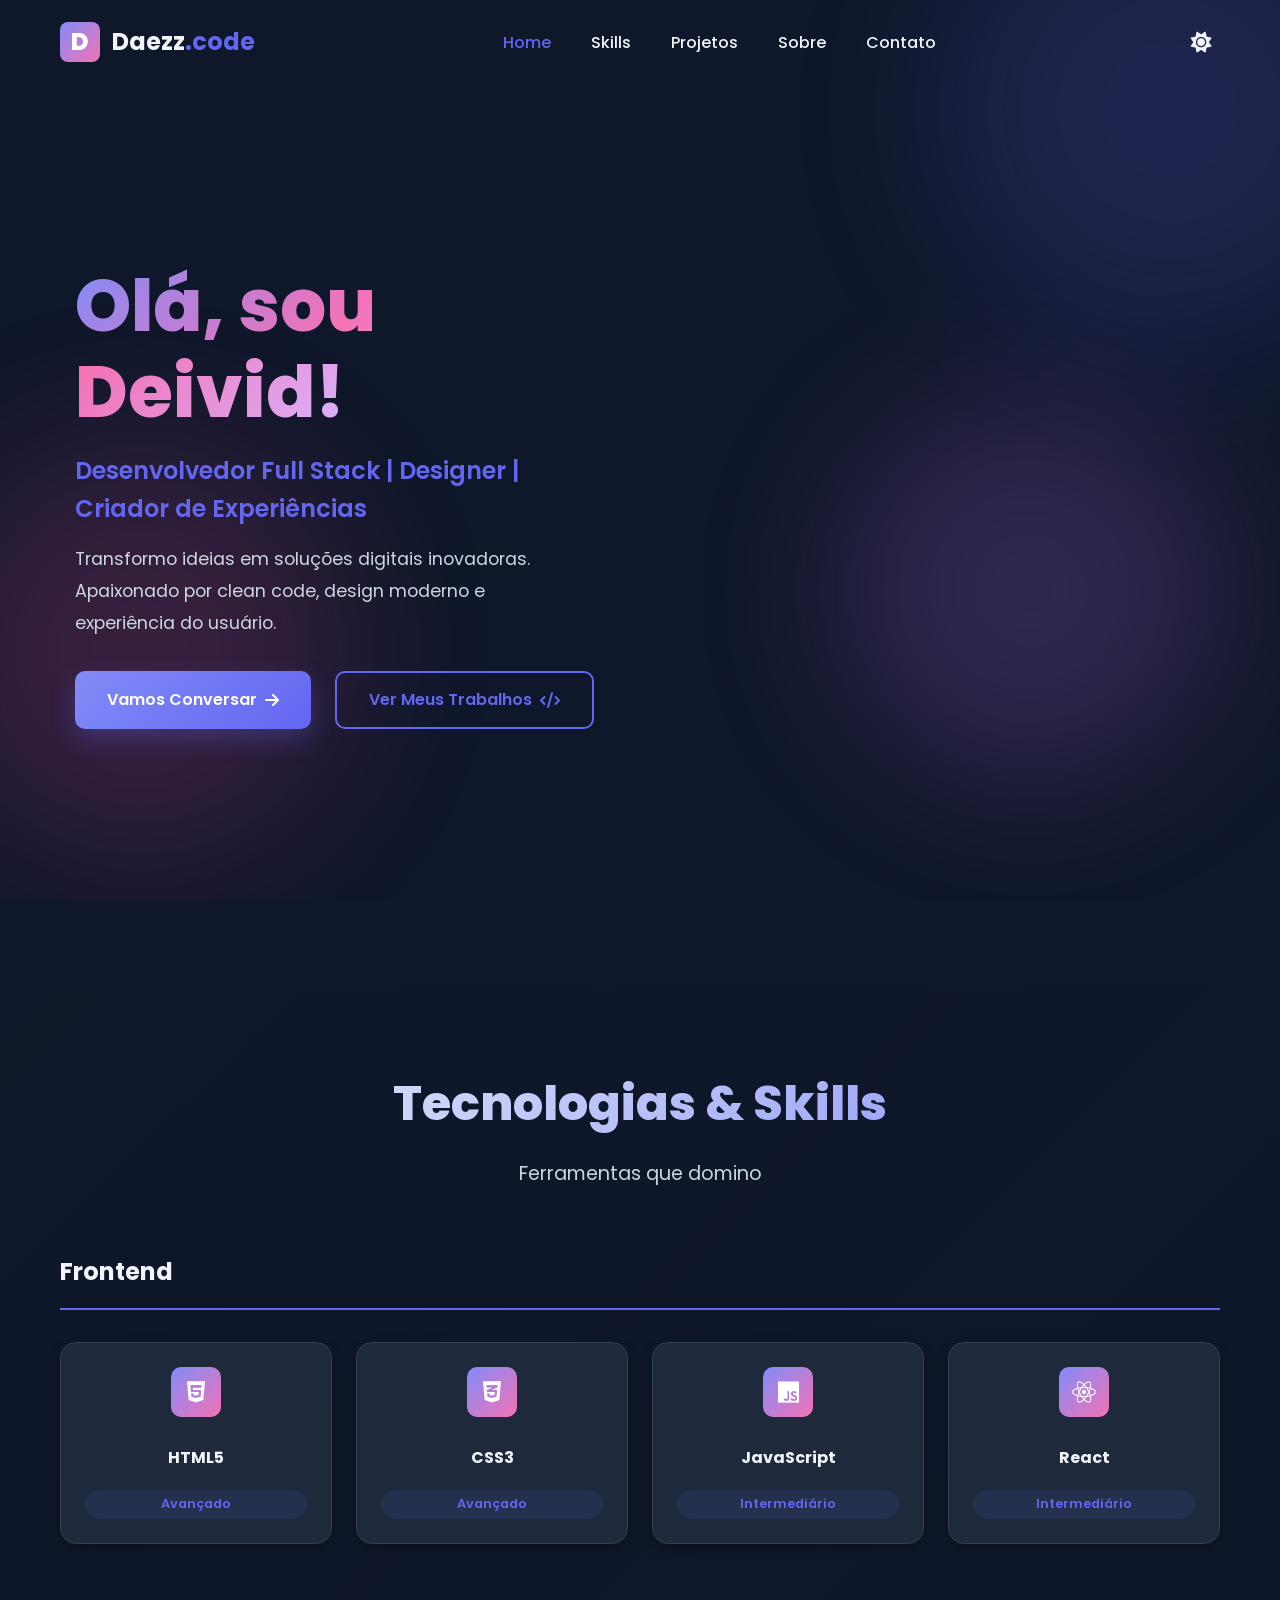
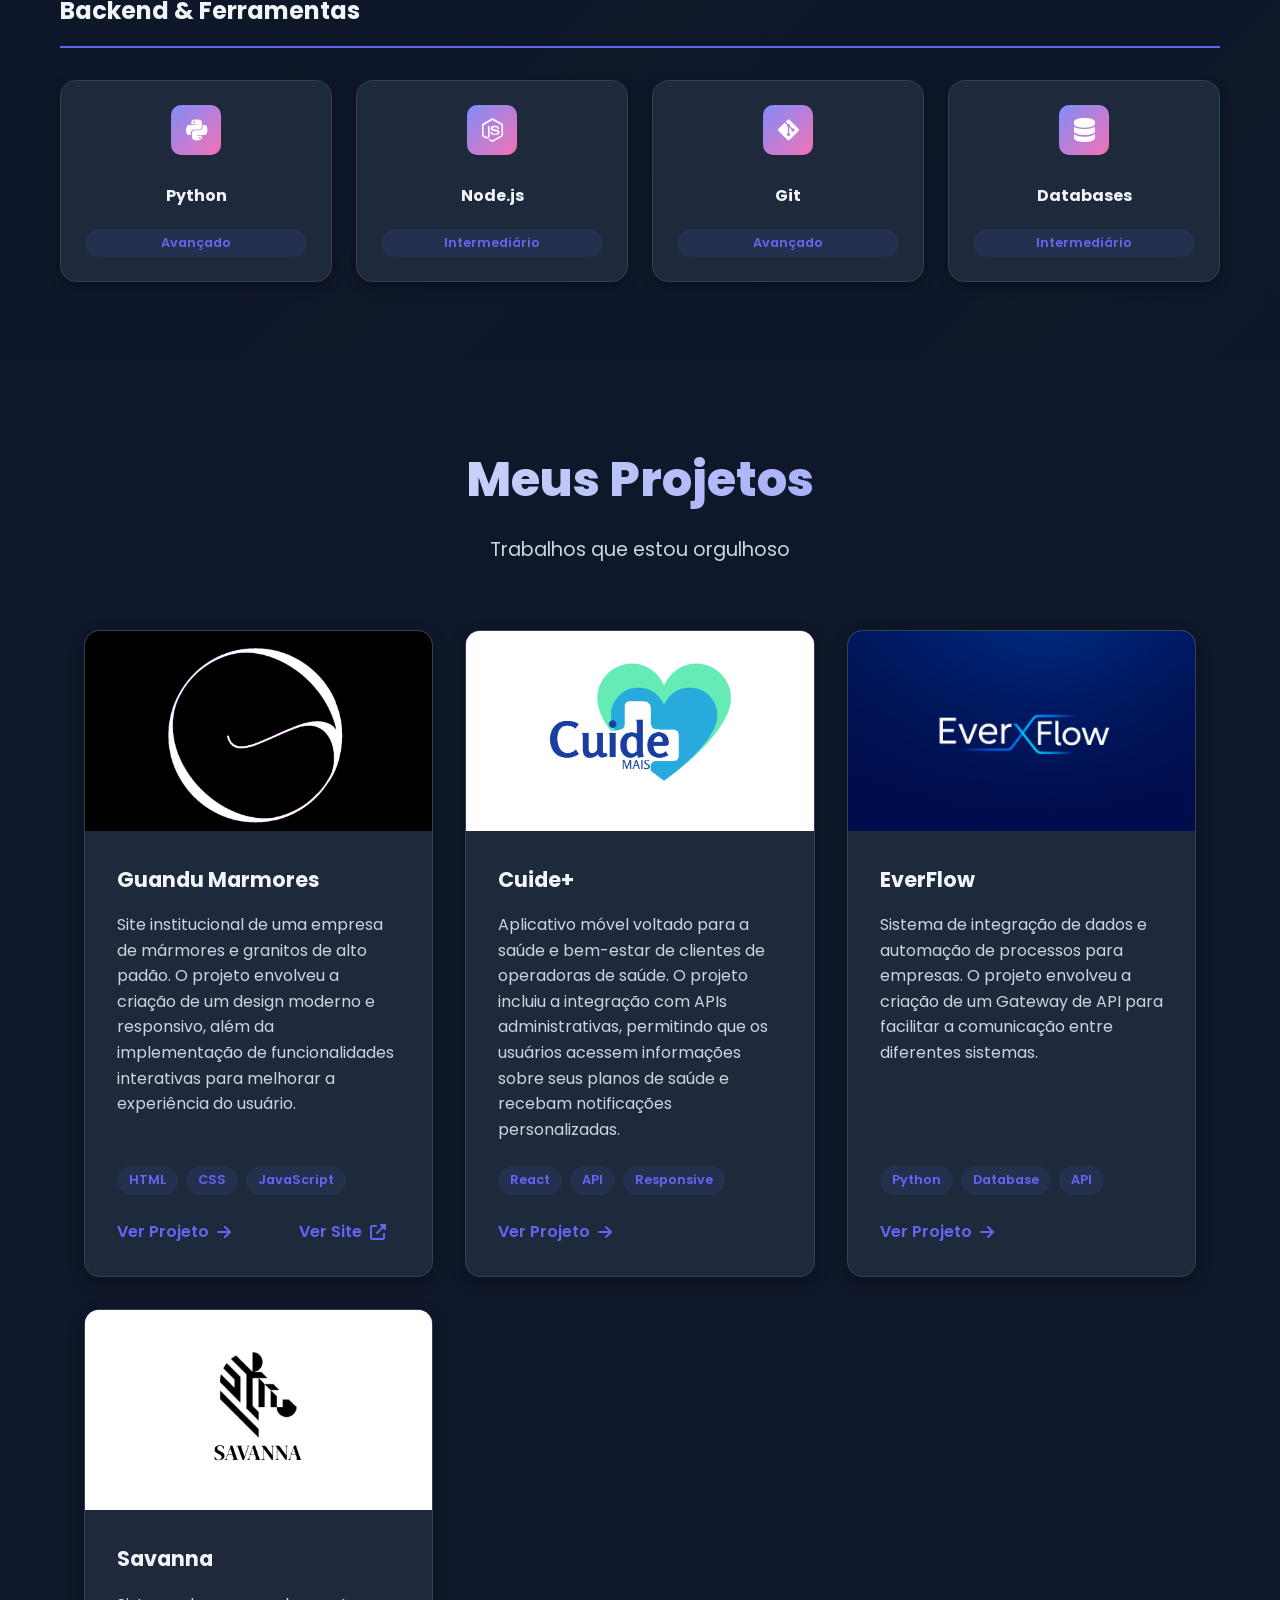
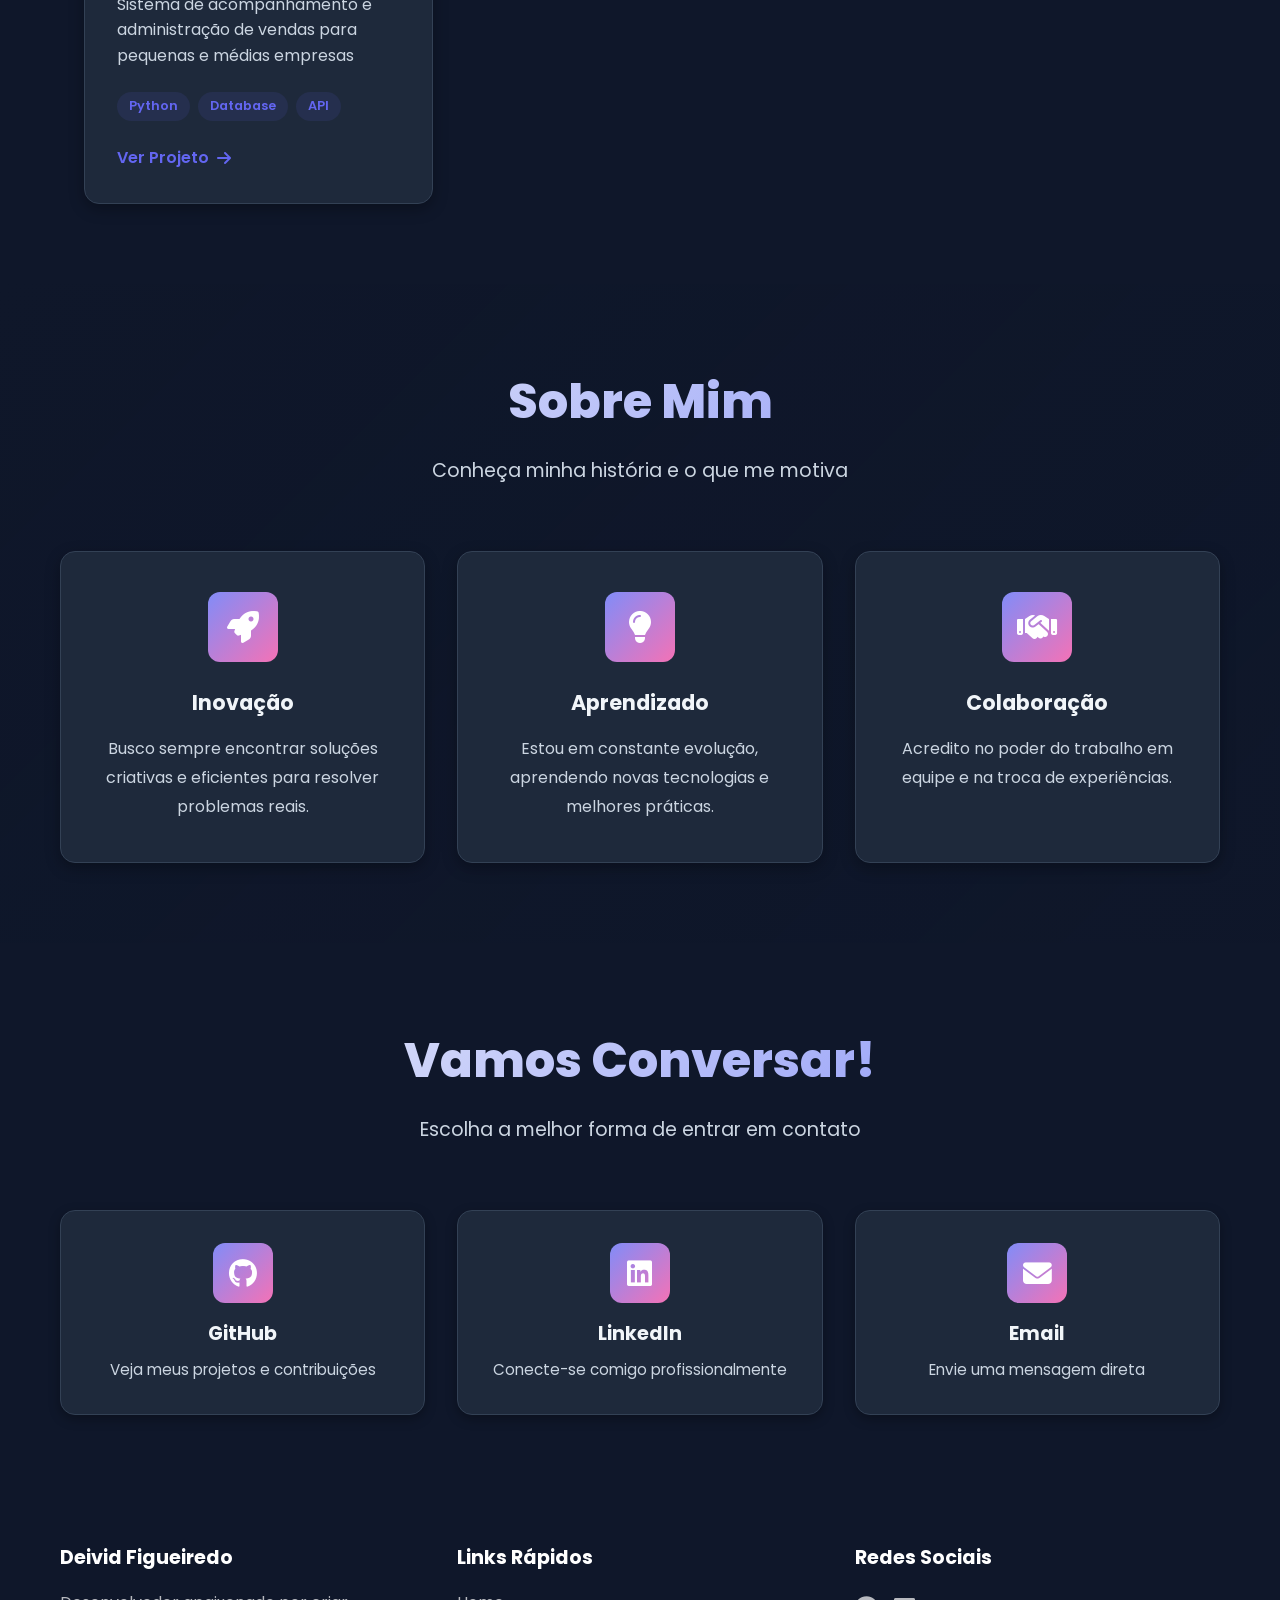
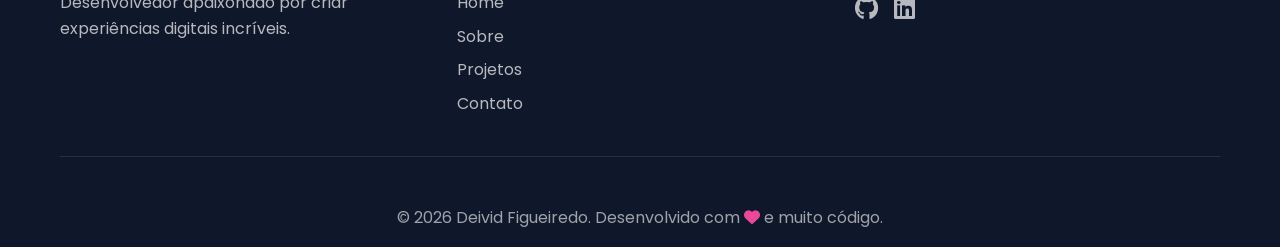
==== commit 5ed0c891: "atualização github" ====
--- a/index.html
+++ b/index.html
@@ -35,9 +35,9 @@
                 </div>
                 <ul class="nav-links" id="navLinks">
                     <li><a href="#home" data-nav>Home</a></li>
-                    <li><a href="#sobre" data-nav>Sobre</a></li>
+                    <li><a href="#skills" data-nav>Skills</a></li>
                     <li><a href="#projetos" data-nav>Projetos</a></li>
-                    <li><a href="#skills" data-nav>Skills</a></li>
+                    <li><a href="#sobre" data-nav>Sobre</a></li>                    
                     <li><a href="#contato" data-nav>Contato</a></li>
                     
                 </ul>
@@ -72,13 +72,30 @@
                     </div>
                 </div>
                 <div class="hero-image" style="margin-top: 80px;"">
-                    <div class="avatar-container">
-                        <div class="avatar">
-                            <i class="fas fa-laptop-code"></i>
-                        </div>
-                    </div>
-                </div>
-            </div>
+                    
+            </div>
+        </div>
+    </section>
+
+    <!-- Skills -->
+    <section id="skills" class="skills">
+        <div class="container">
+            <div class="section-header">
+                <h2 class="section-title">Tecnologias & Skills</h2>
+                <p class="section-subtitle">Ferramentas que domino</p>
+            </div>
+            <div id="skillsContent" class="skills-wrapper"></div>
+        </div>
+    </section>
+
+    <!-- Projetos -->
+    <section id="projetos" class="projetos">
+        <div class="container">
+            <div class="section-header">
+                <h2 class="section-title">Meus Projetos</h2>
+                <p class="section-subtitle">Trabalhos que estou orgulhoso</p>
+            </div>
+            <div id="projectsContent" class="projetos-grid"></div>
         </div>
     </section>
 
@@ -109,40 +126,6 @@
         </div>
     </section>
 
-    <!-- Skills -->
-    <section id="skills" class="skills">
-        <div class="container">
-            <div class="section-header">
-                <h2 class="section-title">Tecnologias & Skills</h2>
-                <p class="section-subtitle">Ferramentas que domino</p>
-            </div>
-            <div id="skillsContent" class="skills-wrapper"></div>
-        </div>
-    </section>
-
-    <!-- Projetos -->
-    <section id="projetos" class="projetos">
-        <div class="container">
-            <div class="section-header">
-                <h2 class="section-title">Meus Projetos</h2>
-                <p class="section-subtitle">Trabalhos que estou orgulhoso</p>
-            </div>
-            <div id="projectsContent" class="projetos-grid"></div>
-        </div>
-    </section>
-
-    <!-- CTA Section -->
-    <section class="cta-section">
-        <div class="container">
-            <div class="cta-content">
-                <h2>Pronto para começar algo incrível?</h2>
-                <p>Estou sempre aberto a novas oportunidades e desafios. Vamos conversar!</p>
-                <a href="#contato" class="btn btn-primary btn-large">
-                    Entrar em Contato
-                </a>
-            </div>
-        </div>
-    </section>
 
     <!-- Contato -->
     <section id="contato" class="contato">
--- a/style.css
+++ b/style.css
@@ -675,6 +675,10 @@
     display: inline-block;
 }
 
+.projetos .container{
+    max-width: 90vw;
+}
+
 /* Projetos */
 .projetos-grid {
     display: grid;
@@ -712,6 +716,21 @@
     justify-content: center;
     position: relative;
     overflow: hidden;
+}
+
+.projeto-icon {
+    display: flex;
+    justify-content: center;
+    align-items: center;
+    width: 100%;
+    height: 100%;
+}
+
+.projeto-logo {
+    width: 100%;
+    height: 100%;
+    object-fit: cover;   /* ou contain */
+    border-radius: inherit;
 }
 
 .projeto-image::before {
@@ -771,6 +790,10 @@
     border-radius: 20px;
     font-size: 0.8rem;
     font-weight: 600;
+}
+
+.projeto-link.secondary {
+    margin-left: 64px;
 }
 
 .projeto-link {
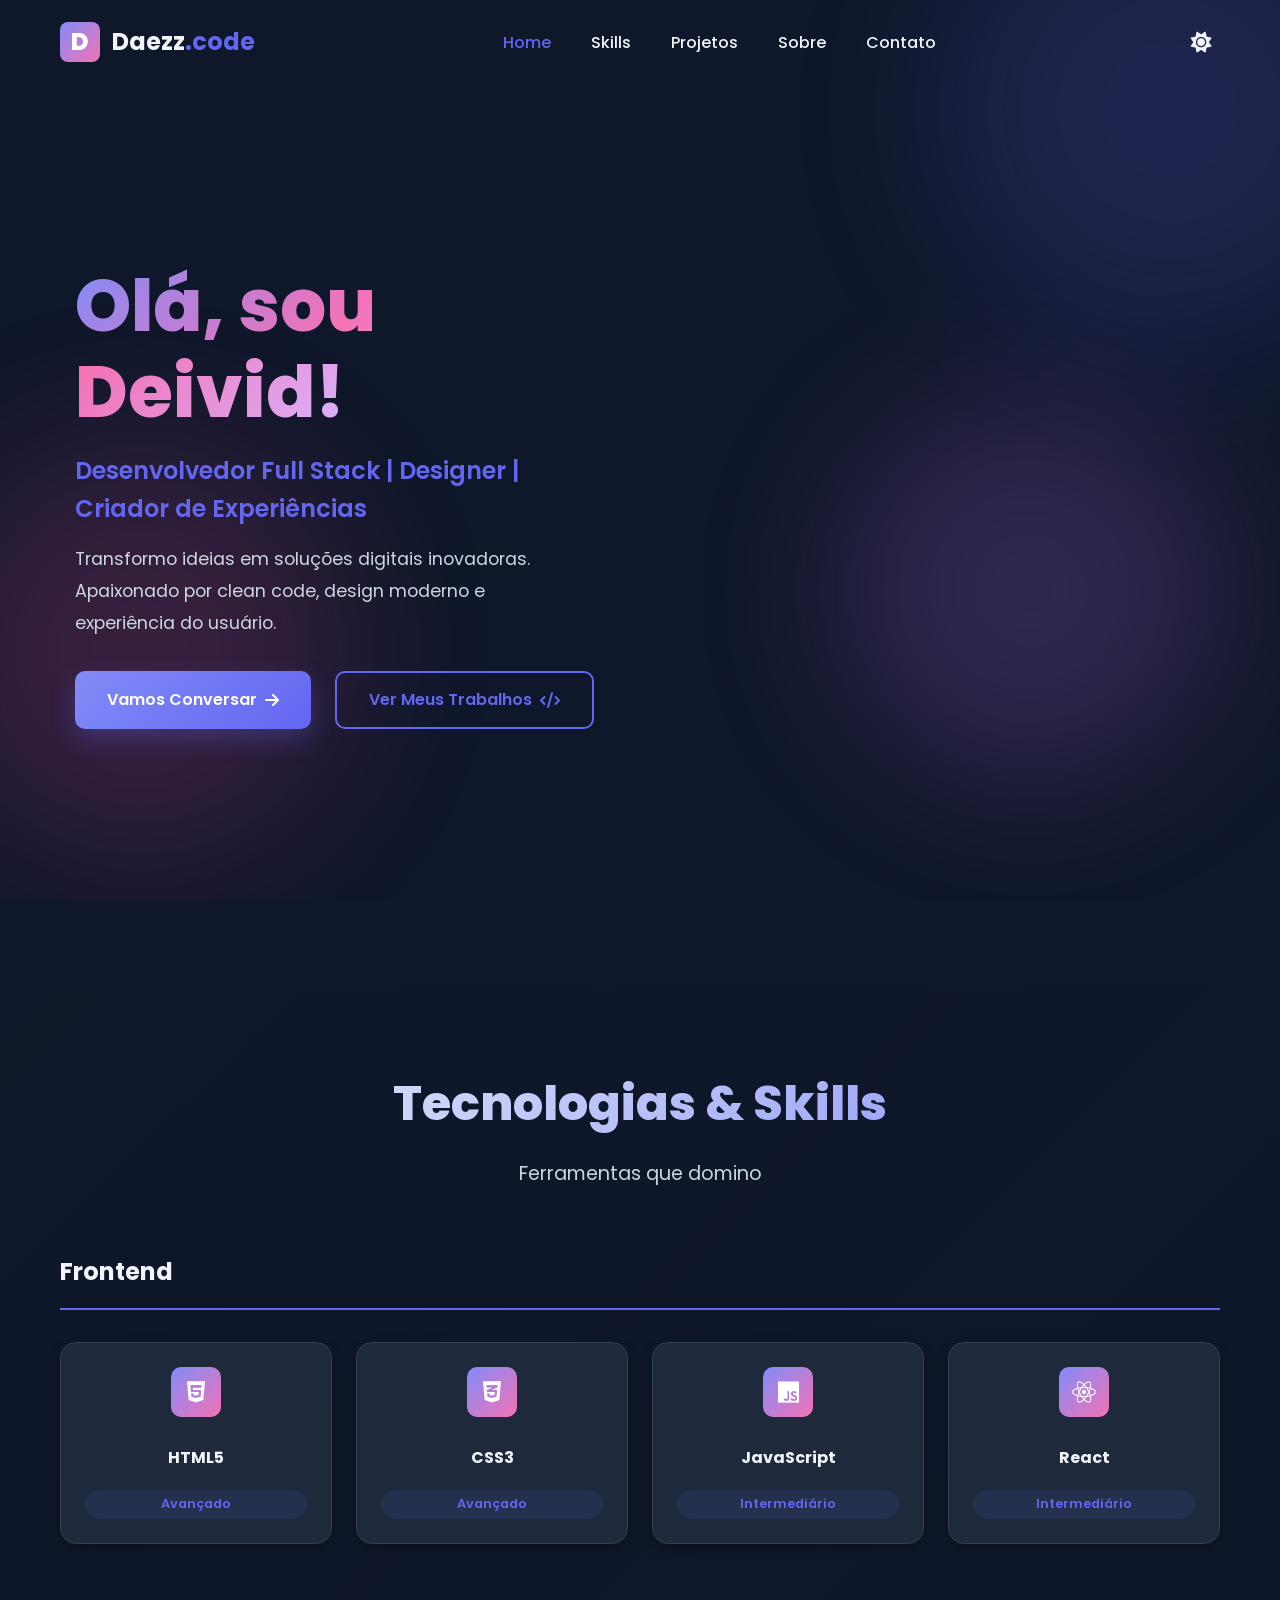
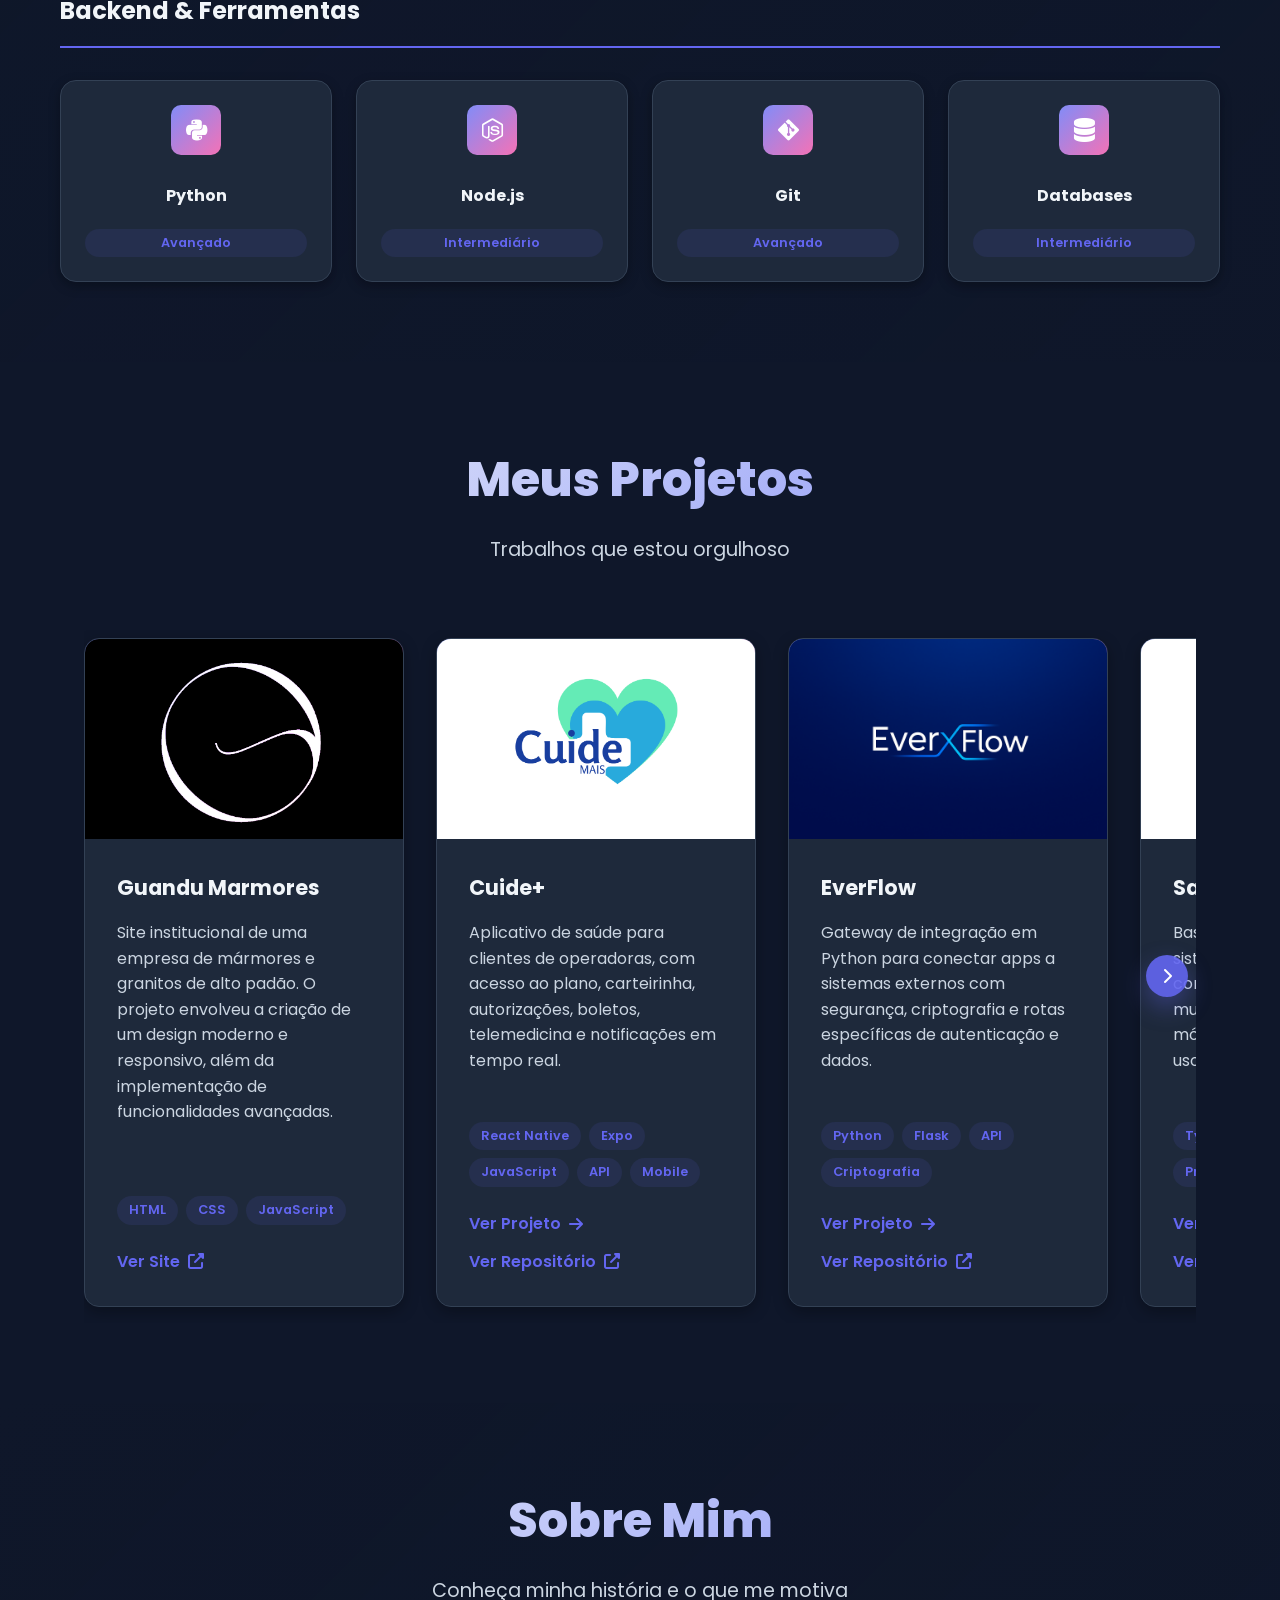
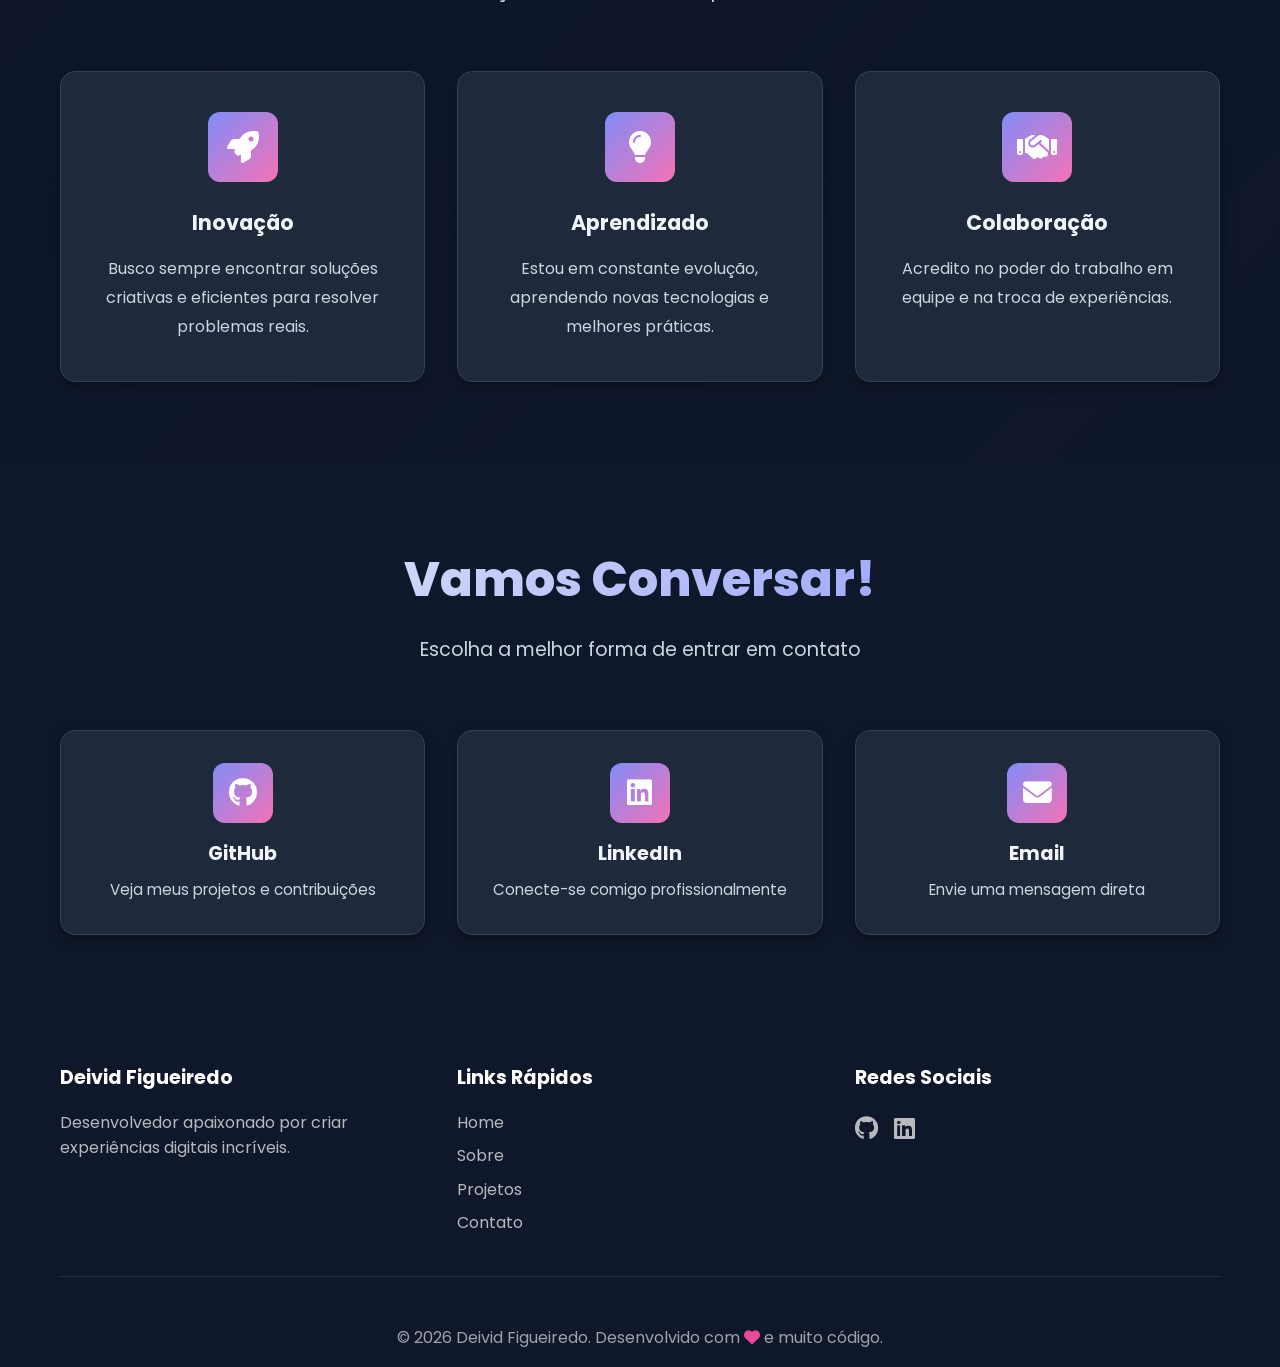
==== commit 5b498d70: "atualização portifolio novos projetos" ====
--- a/index.html
+++ b/index.html
@@ -95,7 +95,15 @@
                 <h2 class="section-title">Meus Projetos</h2>
                 <p class="section-subtitle">Trabalhos que estou orgulhoso</p>
             </div>
-            <div id="projectsContent" class="projetos-grid"></div>
+            <div class="projects-carousel">
+                <div id="projectsContent" class="projetos-grid"></div>
+                <button type="button" class="projects-carousel-hint projects-carousel-back" id="projectsCarouselBack" aria-label="Voltar projetos" hidden>
+                    <i class="fas fa-chevron-left"></i>
+                </button>
+                <button type="button" class="projects-carousel-hint" id="projectsCarouselHint" aria-label="Ver mais projetos" hidden>
+                    <i class="fas fa-chevron-right"></i>
+                </button>
+            </div>
         </div>
     </section>
 
--- a/style.css
+++ b/style.css
@@ -680,10 +680,82 @@
 }
 
 /* Projetos */
+.projects-carousel {
+    position: relative;
+    width: 100%;
+}
+
+.projects-carousel-hint {
+    position: absolute;
+    top: 50%;
+    transform: translateY(-50%);
+    width: 42px;
+    height: 42px;
+    border: none;
+    border-radius: 50%;
+    background: rgba(99, 102, 241, 0.9);
+    color: #fff;
+    display: flex;
+    align-items: center;
+    justify-content: center;
+    box-shadow: 0 10px 25px rgba(99, 102, 241, 0.35);
+    z-index: 3;
+    cursor: pointer;
+    opacity: 0;
+    visibility: hidden;
+    pointer-events: none;
+    transition: opacity 0.2s ease, transform 0.2s ease;
+}
+
+.projects-carousel-back {
+    left: 8px;
+}
+
+#projectsCarouselHint {
+    right: 8px;
+}
+
+.projects-carousel-hint.visible {
+    opacity: 1;
+    visibility: visible;
+    pointer-events: auto;
+    animation: carouselHint 1.2s ease-in-out infinite alternate;
+}
+
+.projects-carousel-hint i {
+    font-size: 1rem;
+}
+
+@keyframes carouselHint {
+    0% {
+        transform: translateY(-50%) translateX(0);
+        opacity: 0.9;
+    }
+    100% {
+        transform: translateY(-50%) translateX(8px);
+        opacity: 1;
+    }
+}
+
 .projetos-grid {
-    display: grid;
-    grid-template-columns: repeat(auto-fit, minmax(320px, 1fr));
+    display: flex;
     gap: 2rem;
+    overflow-x: auto;
+    overflow-y: hidden;
+    padding: 0.5rem 3.5rem 1rem 0.25rem;
+    scroll-snap-type: x proximity;
+    -webkit-overflow-scrolling: touch;
+    scrollbar-width: thin;
+    scrollbar-color: rgba(99, 102, 241, 0.55) transparent;
+}
+
+.projetos-grid::-webkit-scrollbar {
+    height: 10px;
+}
+
+.projetos-grid::-webkit-scrollbar-thumb {
+    background: rgba(99, 102, 241, 0.5);
+    border-radius: 999px;
 }
 
 .projeto-card {
@@ -695,7 +767,10 @@
     border: 1px solid var(--border);
     display: flex;
     flex-direction: column;
-    height: 100%;
+    min-height: 490px;
+    flex: 0 0 min(320px, calc(100vw - 3rem));
+    width: min(320px, calc(100vw - 3rem));
+    scroll-snap-align: start;
 }
 
 body.dark-mode .projeto-card {
@@ -792,8 +867,16 @@
     font-weight: 600;
 }
 
+.project-actions {
+    display: flex;
+    flex-wrap: wrap;
+    align-items: center;
+    gap: 0.75rem 1rem;
+    margin-top: auto;
+}
+
 .projeto-link.secondary {
-    margin-left: 64px;
+    margin-left: 0;
 }
 
 .projeto-link {
@@ -804,6 +887,7 @@
     align-items: center;
     gap: 8px;
     transition: var(--transition);
+    white-space: nowrap;
 }
 
 .projeto-link:hover {
@@ -812,7 +896,11 @@
 }
 
 .project-page {
-    padding: 4rem 0 6rem;
+    padding: 3rem 0 5rem;
+}
+
+.project-page .container {
+    max-width: 780px;
 }
 
 body.dark-mode .project-page {
@@ -846,9 +934,9 @@
     backdrop-filter: blur(12px);
     border: 1px solid var(--border);
     border-radius: 24px;
-    padding: 2rem;
+    padding: 1.4rem 1.4rem 1.2rem;
     box-shadow: var(--shadow);
-    margin-bottom: 2rem;
+    margin-bottom: 1.5rem;
 }
 
 body.dark-mode .project-hero {
@@ -862,18 +950,20 @@
     font-weight: 700;
     text-transform: uppercase;
     letter-spacing: 0.2em;
-    font-size: 0.8rem;
-    margin-bottom: 0.75rem;
+    font-size: 0.68rem;
+    margin-bottom: 0.5rem;
 }
 
 .project-hero h1 {
-    font-size: clamp(2rem, 4vw, 2.8rem);
-    margin-bottom: 0.75rem;
+    font-size: clamp(2rem, 3vw, 2.5rem);
+    margin-bottom: 0.4rem;
+    line-height: 1.1;
 }
 
 .project-hero p {
     color: var(--text-secondary);
-    max-width: 700px;
+    max-width: 680px;
+    font-size: 0.96rem;
 }
 
 .project-grid {
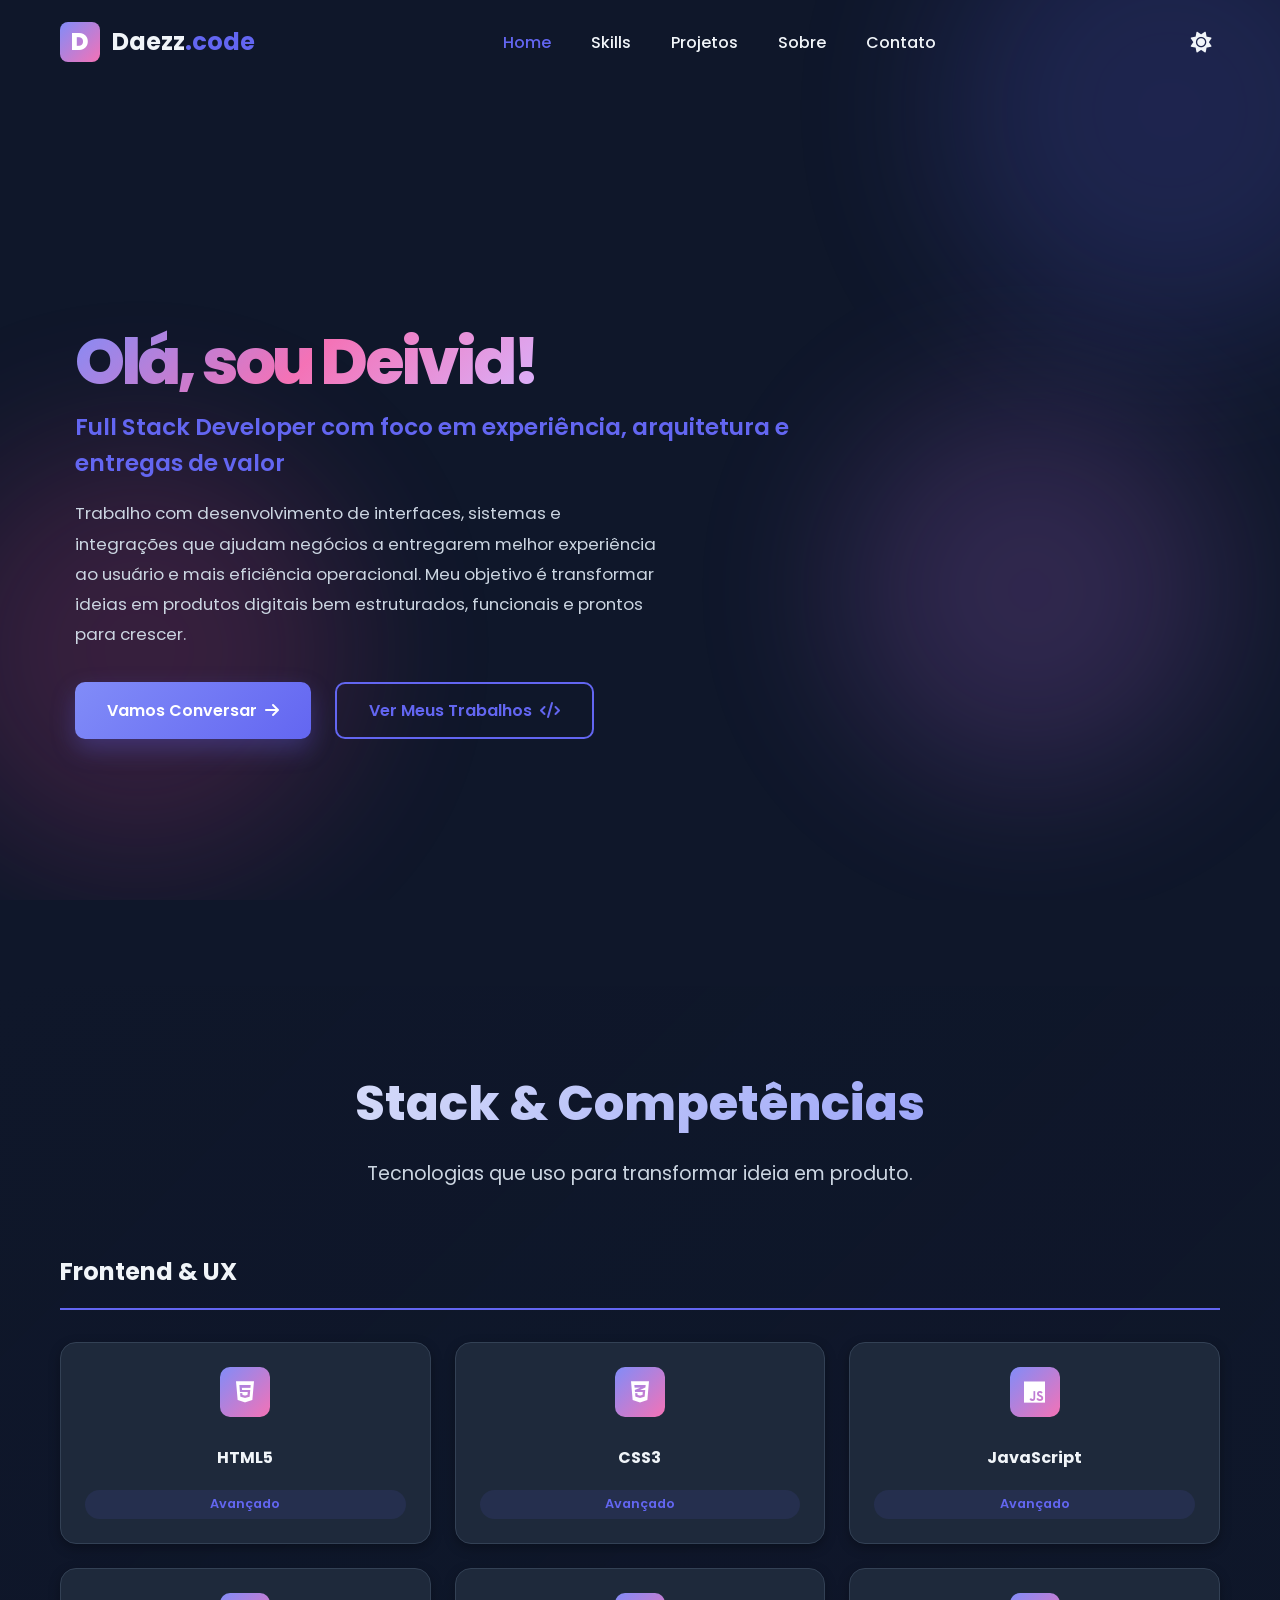
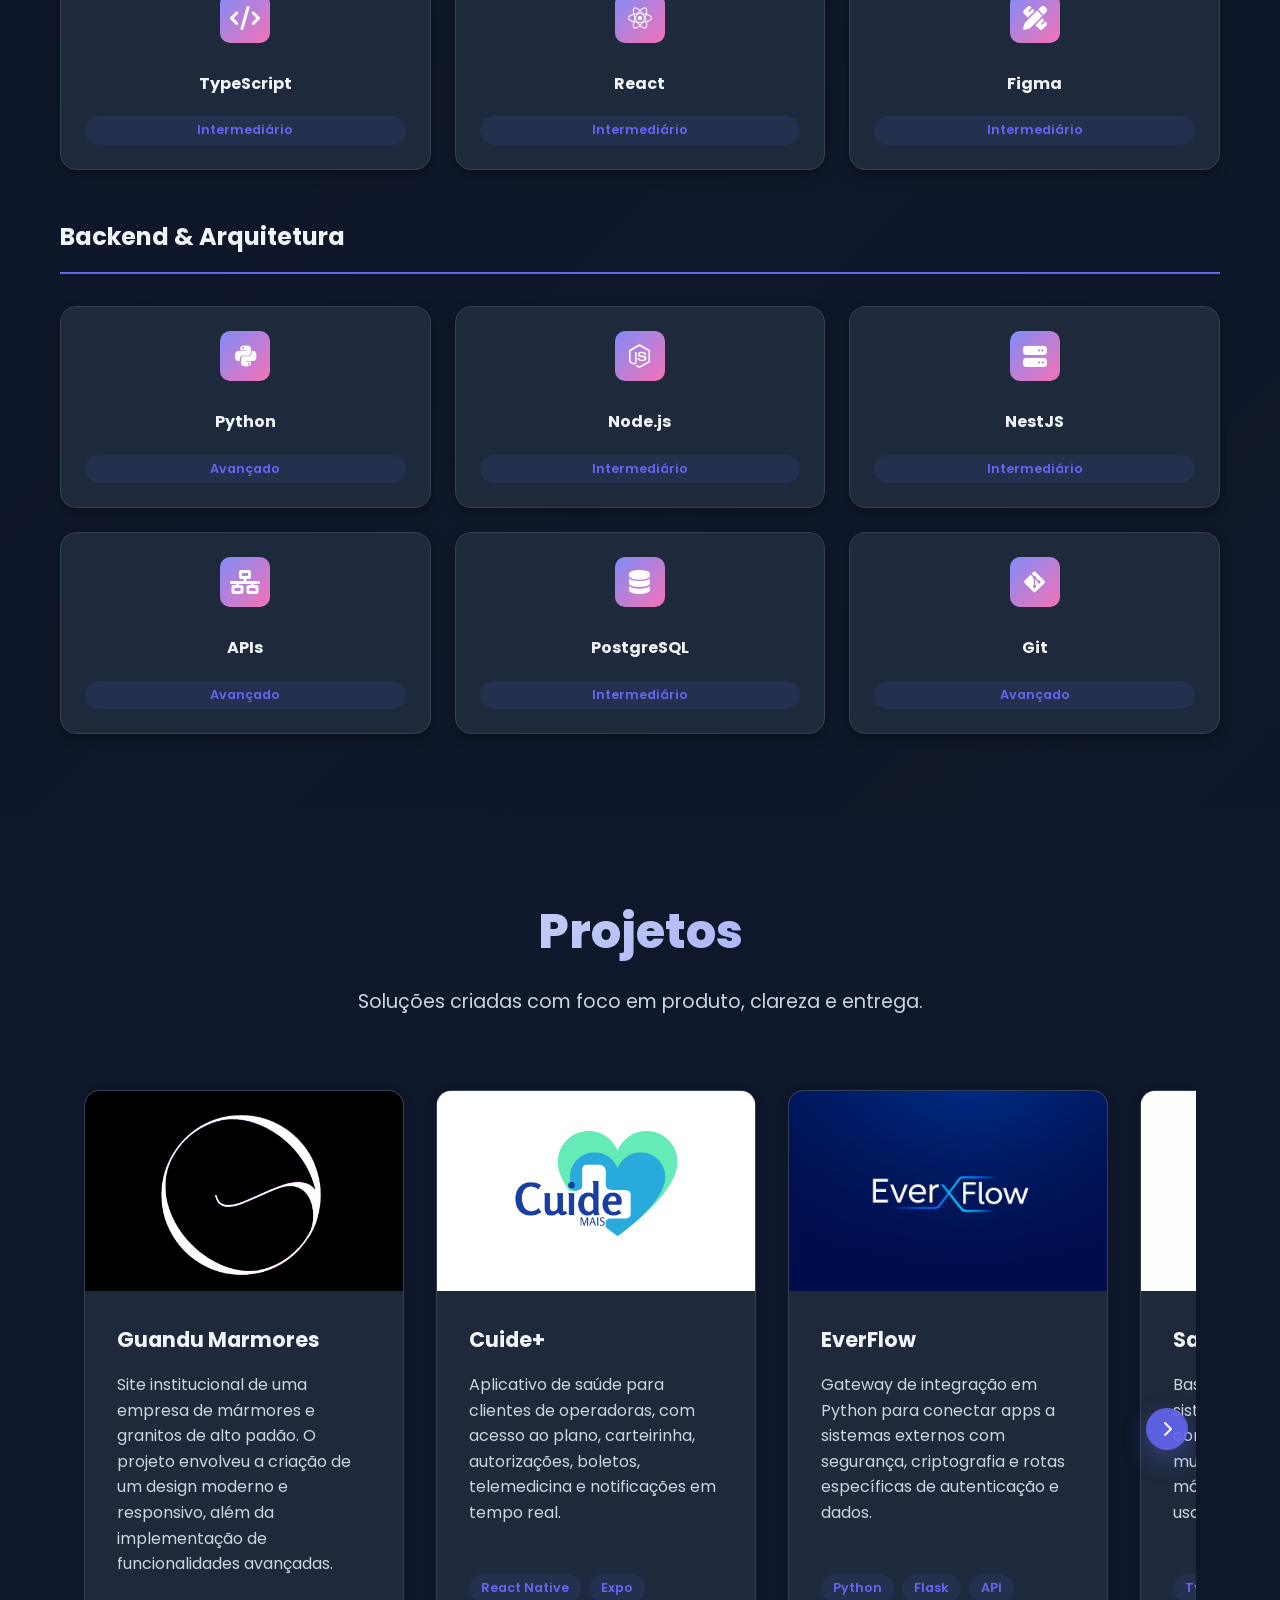
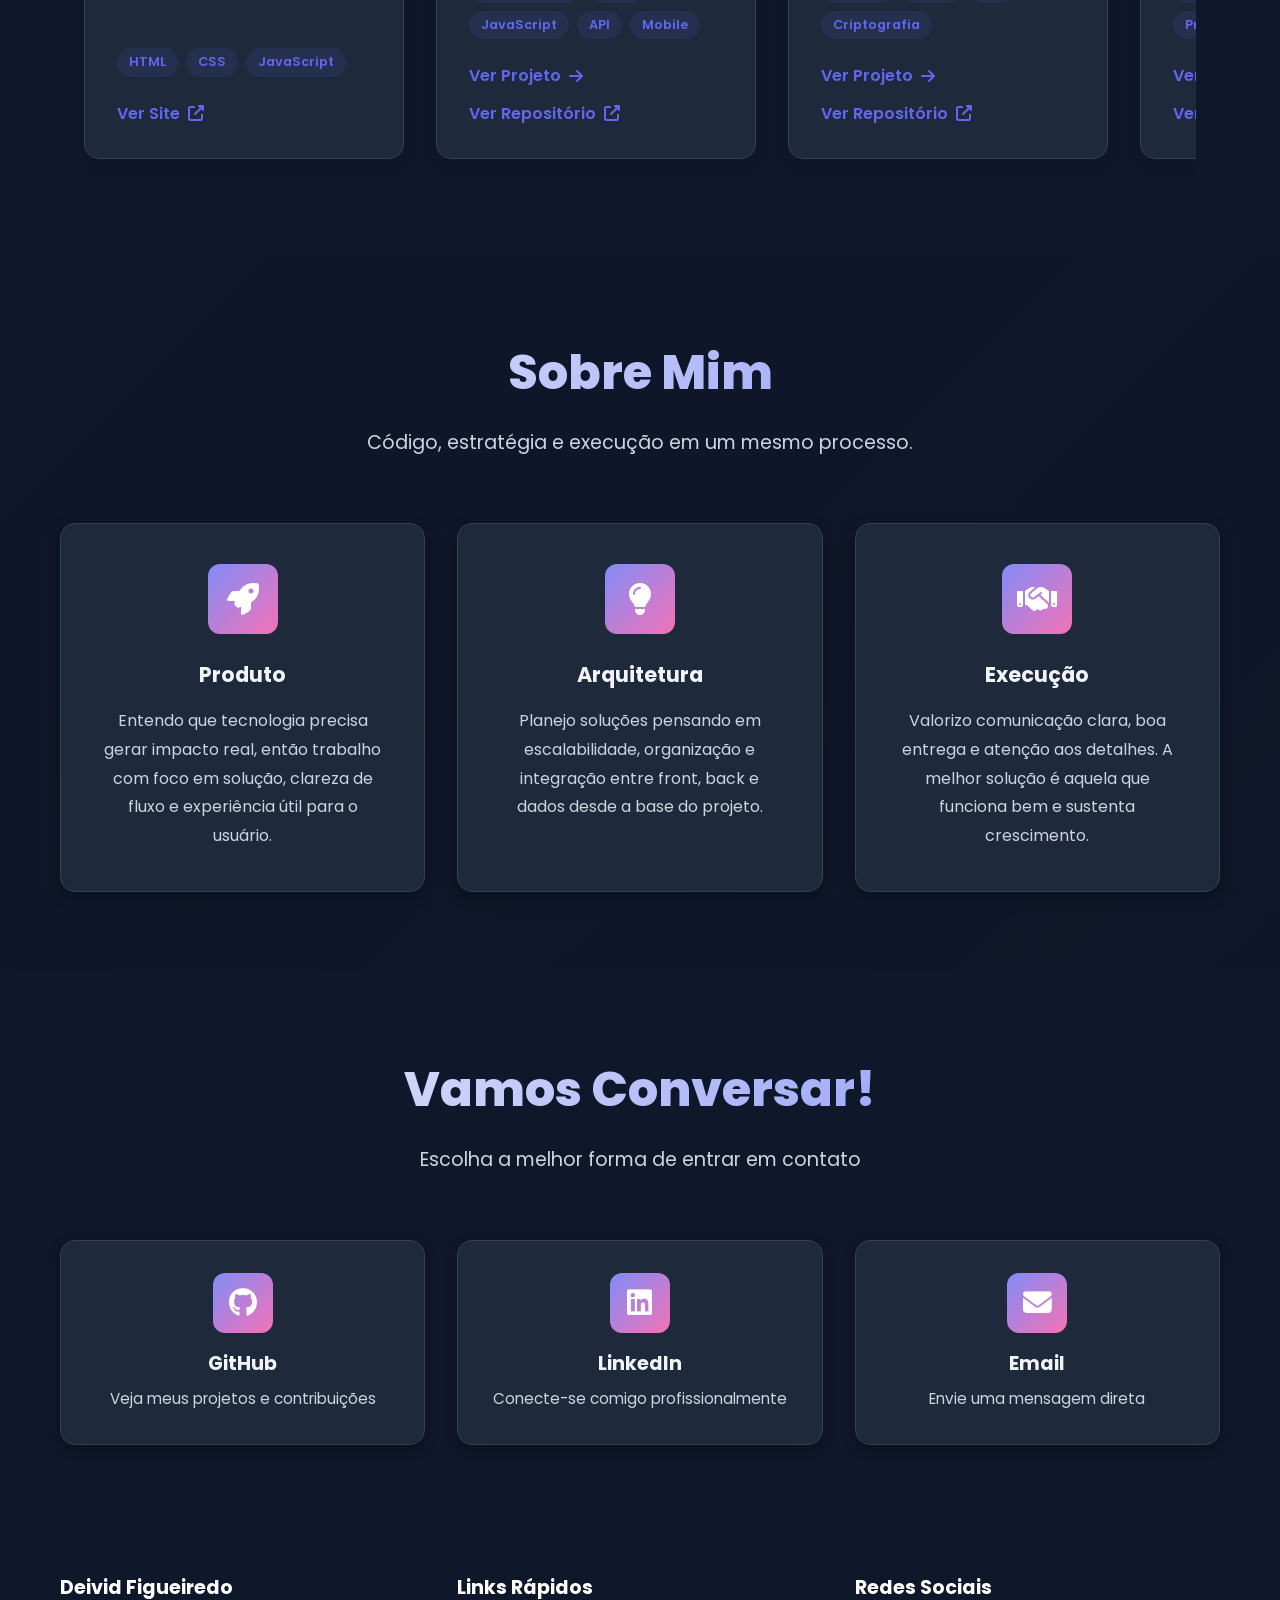
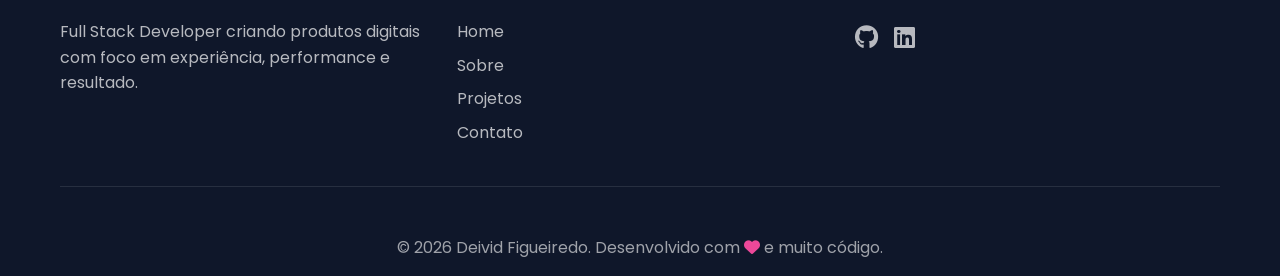
==== commit b652c82b: "atualização de escopo site" ====
--- a/index.html
+++ b/index.html
@@ -56,9 +56,9 @@
                     <h1 class="hero-title">
                         <span class="gradient-text">Olá, sou Deivid!</span>
                     </h1>
-                    <p class="hero-subtitle">Desenvolvedor Full Stack | Designer | Criador de Experiências</p>
+                    <p class="hero-subtitle">Full Stack Developer com foco em experiência, arquitetura e entregas de valor</p>
                     <p class="hero-description">
-                        Transformo ideias em soluções digitais inovadoras. Apaixonado por clean code, design moderno e experiência do usuário.
+                        Trabalho com desenvolvimento de interfaces, sistemas e integrações que ajudam negócios a entregarem melhor experiência ao usuário e mais eficiência operacional. Meu objetivo é transformar ideias em produtos digitais bem estruturados, funcionais e prontos para crescer.
                     </p>
                     <div class="hero-buttons">
                         <a href="#contato" class="btn btn-primary">
@@ -71,8 +71,9 @@
                         </a>
                     </div>
                 </div>
-                <div class="hero-image" style="margin-top: 80px;"">
-                    
+                <div class="hero-image" aria-hidden="true">
+                    <div class="hero-visual" id="heroVisual"></div>
+                </div>
             </div>
         </div>
     </section>
@@ -81,8 +82,8 @@
     <section id="skills" class="skills">
         <div class="container">
             <div class="section-header">
-                <h2 class="section-title">Tecnologias & Skills</h2>
-                <p class="section-subtitle">Ferramentas que domino</p>
+                <h2 class="section-title">Stack & Competências</h2>
+                <p class="section-subtitle">Tecnologias que uso para transformar ideia em produto.</p>
             </div>
             <div id="skillsContent" class="skills-wrapper"></div>
         </div>
@@ -92,8 +93,8 @@
     <section id="projetos" class="projetos">
         <div class="container">
             <div class="section-header">
-                <h2 class="section-title">Meus Projetos</h2>
-                <p class="section-subtitle">Trabalhos que estou orgulhoso</p>
+                <h2 class="section-title">Projetos</h2>
+                <p class="section-subtitle">Soluções criadas com foco em produto, clareza e entrega.</p>
             </div>
             <div class="projects-carousel">
                 <div id="projectsContent" class="projetos-grid"></div>
@@ -112,23 +113,23 @@
         <div class="container">
             <div class="section-header">
                 <h2 class="section-title">Sobre Mim</h2>
-                <p class="section-subtitle">Conheça minha história e o que me motiva</p>
+                <p class="section-subtitle">Código, estratégia e execução em um mesmo processo.</p>
             </div>
             <div class="sobre-content">
                 <div class="sobre-card">
                     <div class="sobre-icon"><i class="fas fa-rocket"></i></div>
-                    <h3>Inovação</h3>
-                    <p>Busco sempre encontrar soluções criativas e eficientes para resolver problemas reais.</p>
+                    <h3>Produto</h3>
+                    <p>Entendo que tecnologia precisa gerar impacto real, então trabalho com foco em solução, clareza de fluxo e experiência útil para o usuário.</p>
                 </div>
                 <div class="sobre-card">
                     <div class="sobre-icon"><i class="fas fa-lightbulb"></i></div>
-                    <h3>Aprendizado</h3>
-                    <p>Estou em constante evolução, aprendendo novas tecnologias e melhores práticas.</p>
+                    <h3>Arquitetura</h3>
+                    <p>Planejo soluções pensando em escalabilidade, organização e integração entre front, back e dados desde a base do projeto.</p>
                 </div>
                 <div class="sobre-card">
                     <div class="sobre-icon"><i class="fas fa-handshake"></i></div>
-                    <h3>Colaboração</h3>
-                    <p>Acredito no poder do trabalho em equipe e na troca de experiências.</p>
+                    <h3>Execução</h3>
+                    <p>Valorizo comunicação clara, boa entrega e atenção aos detalhes. A melhor solução é aquela que funciona bem e sustenta crescimento.</p>
                 </div>
             </div>
         </div>
@@ -176,7 +177,7 @@
             <div class="footer-content">
                 <div class="footer-section">
                     <h3>Deivid Figueiredo</h3>
-                    <p>Desenvolvedor apaixonado por criar experiências digitais incríveis.</p>
+                    <p>Full Stack Developer criando produtos digitais com foco em experiência, performance e resultado.</p>
                 </div>
                 <div class="footer-section">
                     <h3>Links Rápidos</h3>
--- a/style.css
+++ b/style.css
@@ -298,20 +298,27 @@
 }
 
 .hero .container {
+    display: block;
+}
+
+.hero-content {
     display: grid;
-    grid-template-columns: 1fr 1fr;
-    gap: 4rem;
-    align-items: center;
-}
+    grid-template-columns: minmax(0, 1.4fr) minmax(260px, 0.7fr);
+    gap: 3rem;
+    align-items: center;
+}
+
 .hero .container .hero-text {
     animation: slideInLeft 0.8s ease-out;
     margin-left: 15px;
+    max-width: 760px;
 }
 
 .hero-text h1 {
-    font-size: 4.5rem;
+    font-size: clamp(3rem, 5vw, 6.7rem);
     font-weight: 800;
-    line-height: 1.2;
+    line-height: 0.94;
+    letter-spacing: -0.06em;
     margin-bottom: 1rem;
     animation: slideInLeft 0.8s ease-out;
 }
@@ -324,17 +331,17 @@
 }
 
 .hero-subtitle {
-    font-size: 1.5rem;
+    font-size: clamp(1.1rem, 1.8vw, 1.6rem);
     color: var(--primary);
     font-weight: 600;
     margin-bottom: 1rem;
 }
 
 .hero-description {
-    font-size: 1.1rem;
+    font-size: 1.05rem;
     color: var(--text-secondary);
     margin-bottom: 2rem;
-    max-width: 500px;
+    max-width: 590px;
     line-height: 1.8;
 }
 
@@ -350,6 +357,40 @@
     justify-content: center;
     align-items: center;
     animation: slideInRight 0.8s ease-out;
+    min-height: 540px;
+    width: 100%;
+}
+
+.hero-visual {
+    width: min(100%, 480px);
+    height: 380px;
+    border-radius: 0;
+    background: transparent;
+    border: none;
+    box-shadow: none;
+    backdrop-filter: none;
+    -webkit-backdrop-filter: none;
+    opacity: 1;
+    overflow: visible;
+    position: relative;
+}
+
+.hero-visual::before {
+    content: "";
+    position: absolute;
+    inset: 0;
+    background: transparent;
+    pointer-events: none;
+}
+
+.hero-visual video {
+    width: 100%;
+    height: 100%;
+    object-fit: contain;
+    display: block;
+    border-radius: 0;
+    position: relative;
+    z-index: 0;
 }
 
 .avatar-container {
@@ -609,7 +650,7 @@
 
 .skills-grid {
     display: grid;
-    grid-template-columns: repeat(auto-fit, minmax(180px, 1fr));
+    grid-template-columns: repeat(3, minmax(180px, 1fr));
     gap: 1.5rem;
 }
 
@@ -683,6 +724,7 @@
 .projects-carousel {
     position: relative;
     width: 100%;
+    overflow: hidden;
 }
 
 .projects-carousel-hint {
@@ -699,7 +741,7 @@
     align-items: center;
     justify-content: center;
     box-shadow: 0 10px 25px rgba(99, 102, 241, 0.35);
-    z-index: 3;
+    z-index: 4;
     cursor: pointer;
     opacity: 0;
     visibility: hidden;
@@ -759,7 +801,7 @@
 }
 
 .projeto-card {
-    background: white;
+    background: var(--card-bg);
     border-radius: 15px;
     overflow: hidden;
     box-shadow: 0 5px 15px rgba(0, 0, 0, 0.08);
@@ -771,6 +813,10 @@
     flex: 0 0 min(320px, calc(100vw - 3rem));
     width: min(320px, calc(100vw - 3rem));
     scroll-snap-align: start;
+    position: relative;
+}
+
+
 }
 
 body.dark-mode .projeto-card {
@@ -1302,8 +1348,29 @@
         padding: 40px 0;
     }
 
+    .hero-image {
+        min-height: 190px;
+    }
+
+    .hero-visual {
+        width: 100%;
+        height: 180px;
+        border-radius: 24px;
+    }
+
     .hero-text h1 {
-        font-size: 2.5rem;
+        font-size: clamp(2.4rem, 11vw, 4.5rem);
+        line-height: 0.98;
+        letter-spacing: -0.05em;
+    }
+
+    .hero-subtitle {
+        font-size: 1.05rem;
+    }
+
+    .hero-description {
+        font-size: 0.98rem;
+        max-width: 100%;
     }
 
     .hero-image {
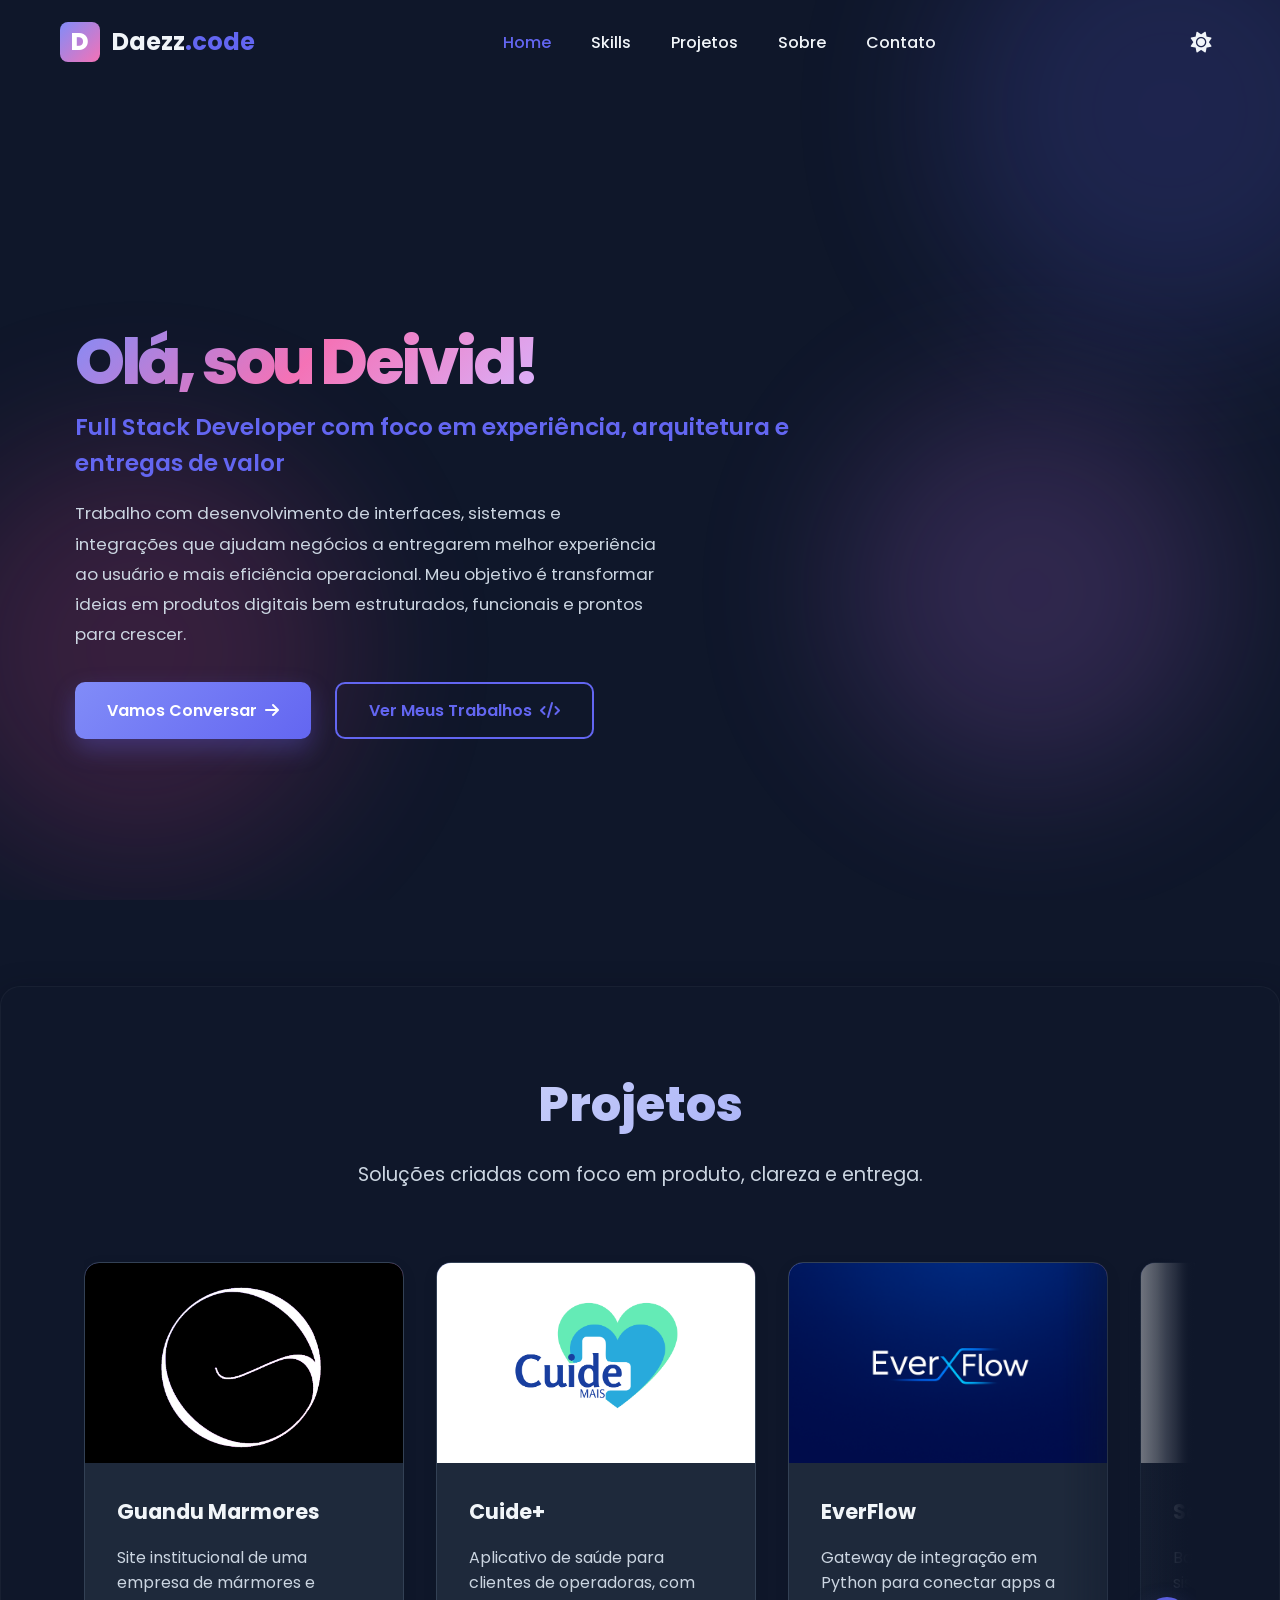
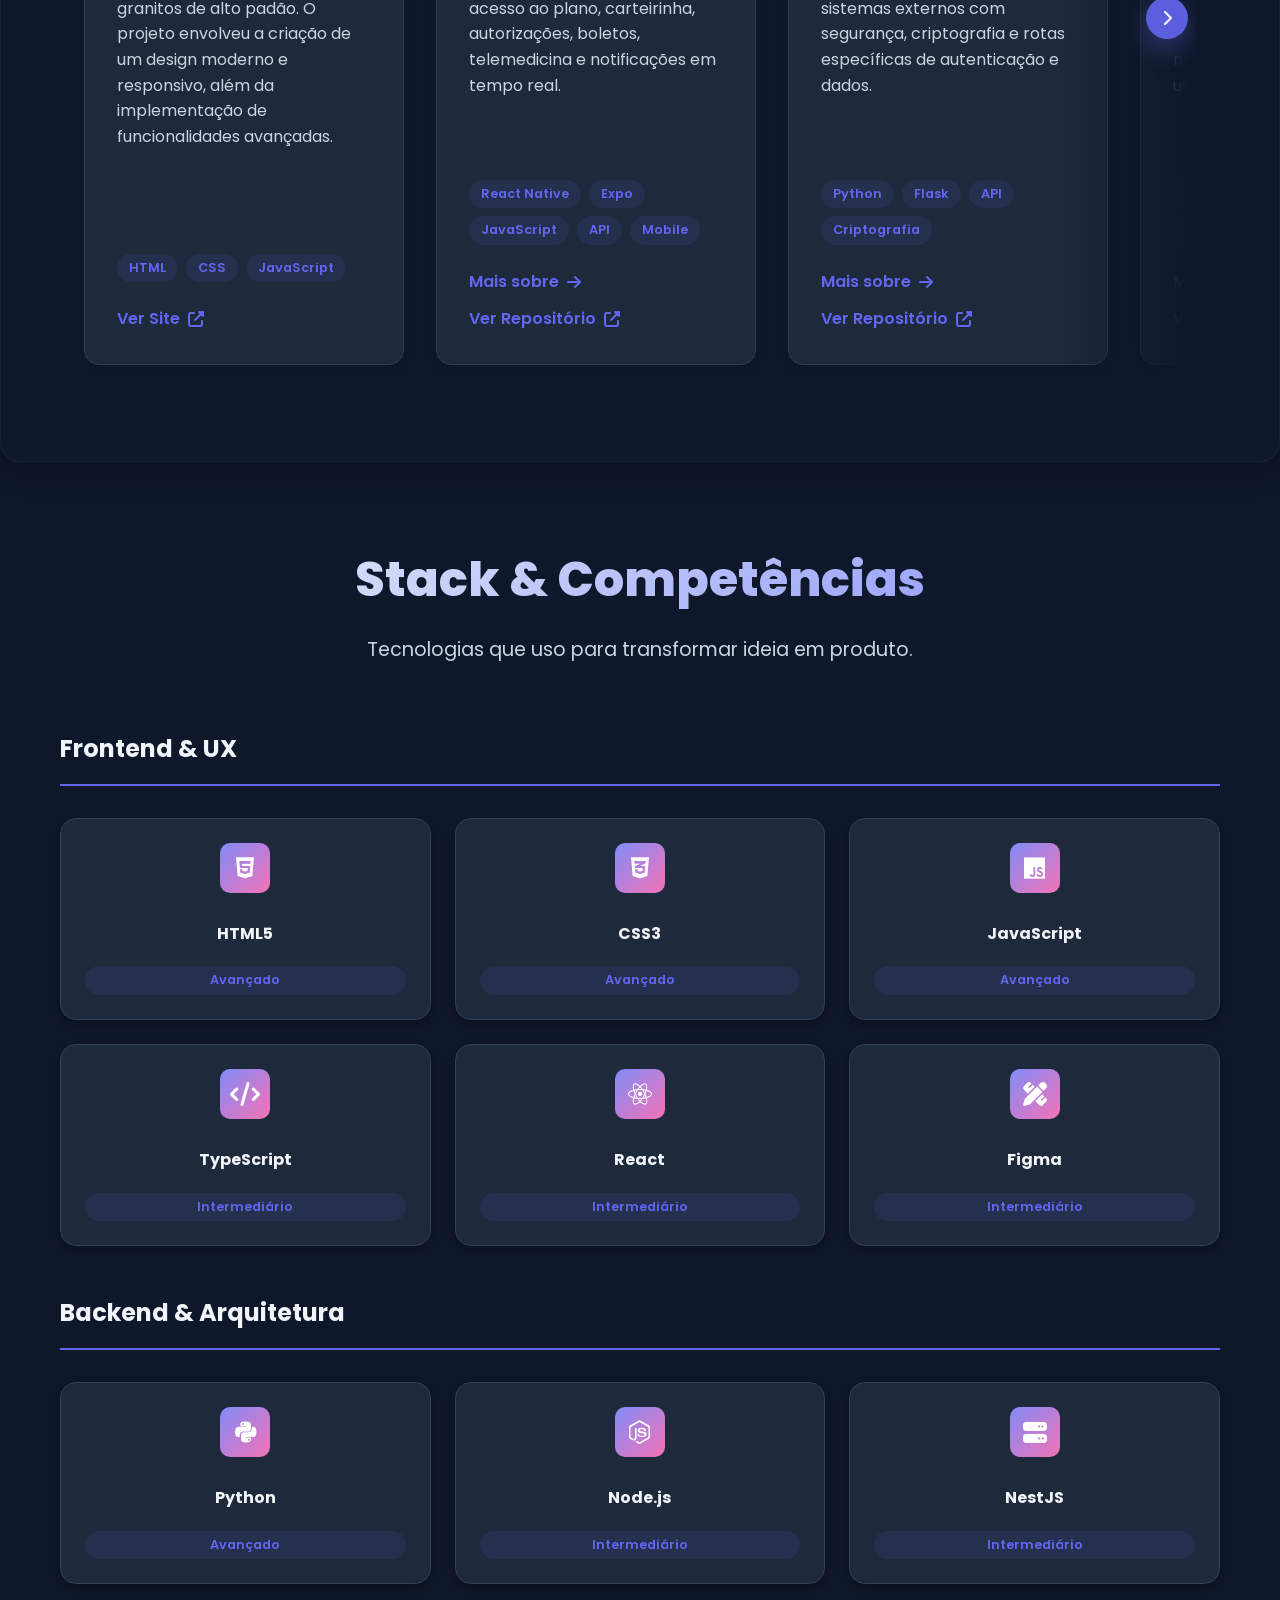
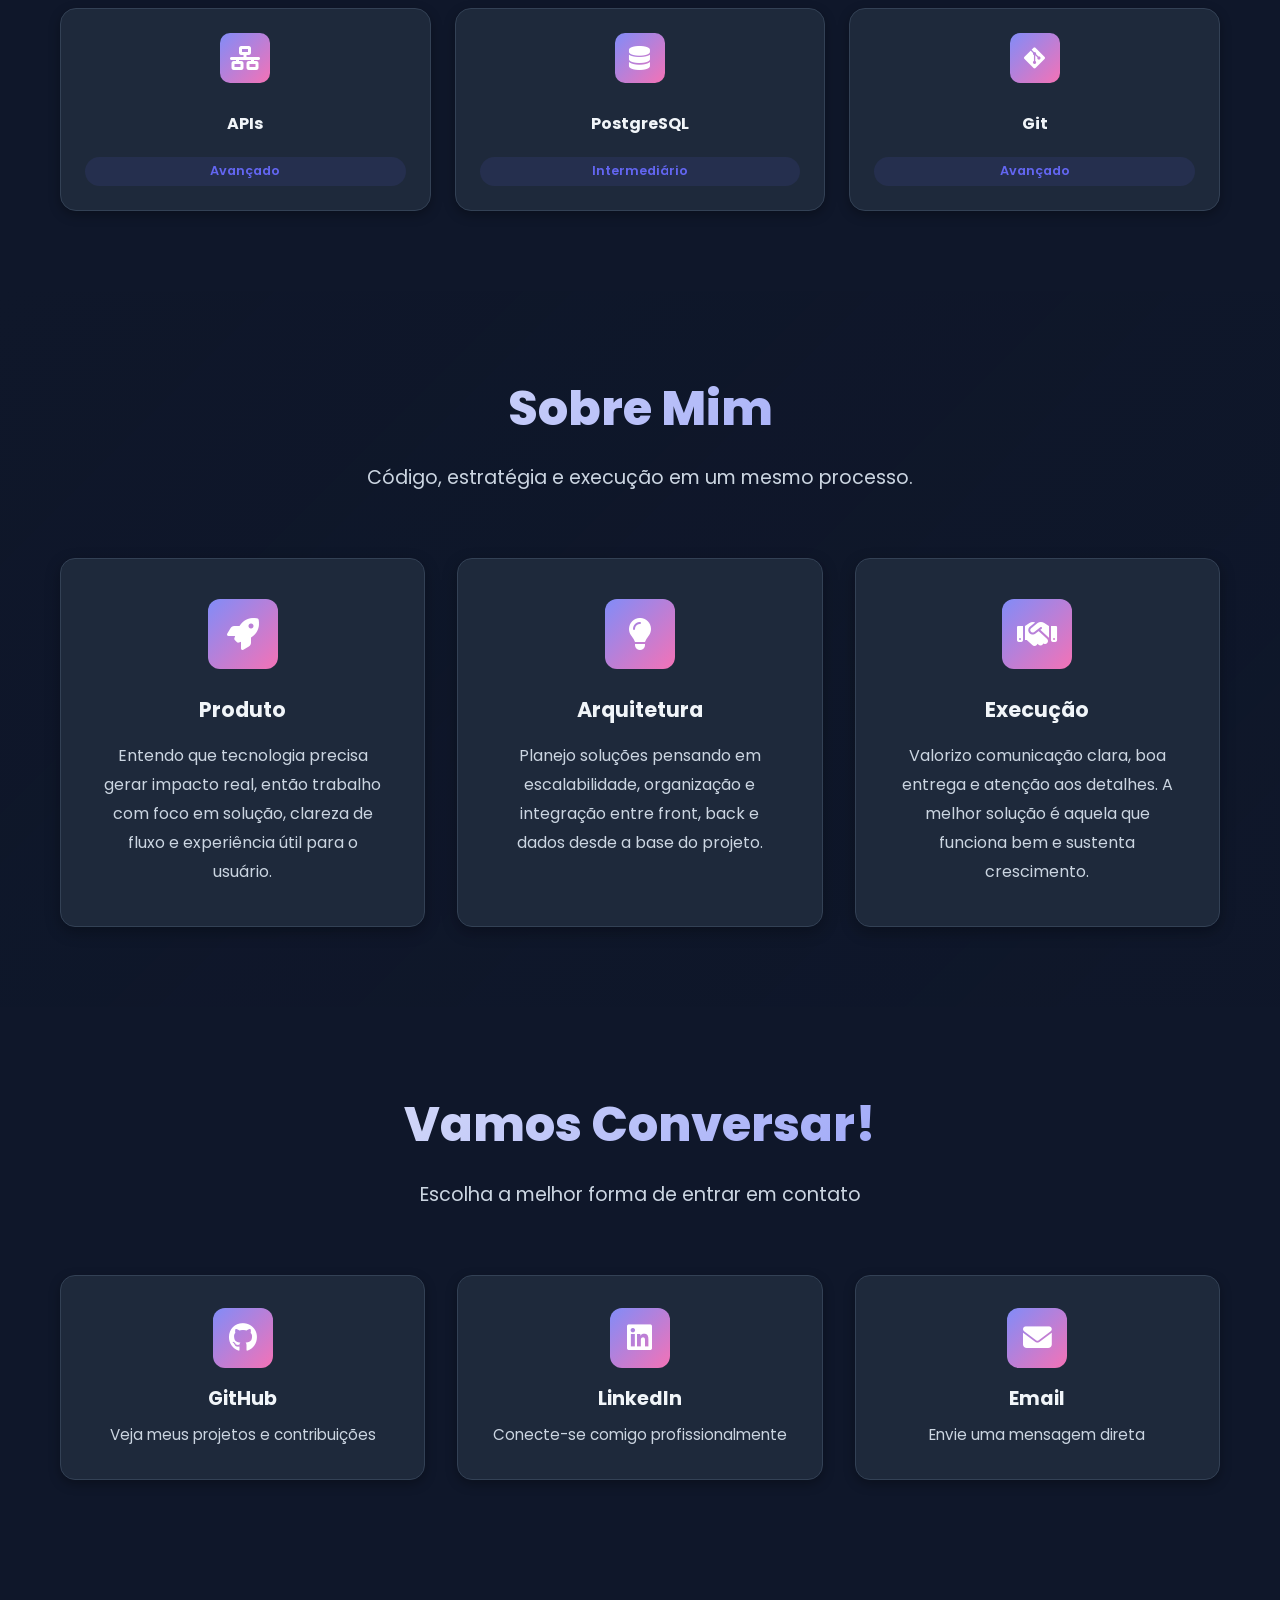
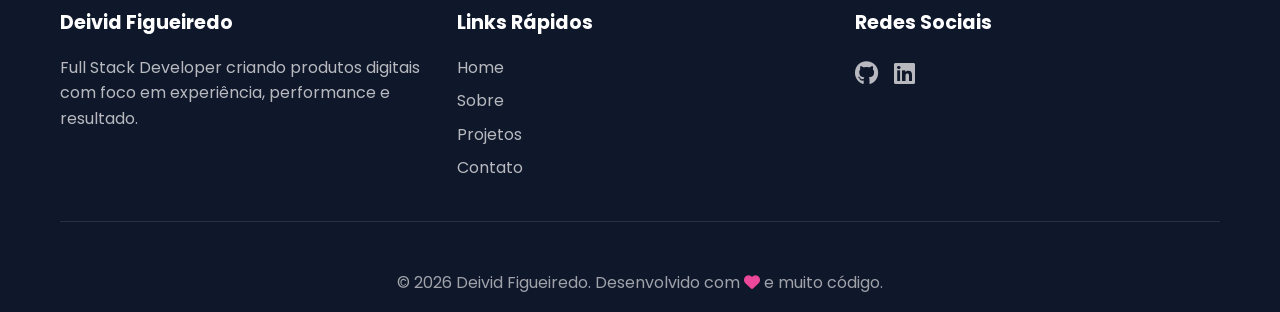
==== commit 7dba50b8: "atualização visual" ====
--- a/index.html
+++ b/index.html
@@ -79,15 +79,7 @@
     </section>
 
     <!-- Skills -->
-    <section id="skills" class="skills">
-        <div class="container">
-            <div class="section-header">
-                <h2 class="section-title">Stack & Competências</h2>
-                <p class="section-subtitle">Tecnologias que uso para transformar ideia em produto.</p>
-            </div>
-            <div id="skillsContent" class="skills-wrapper"></div>
-        </div>
-    </section>
+        
 
     <!-- Projetos -->
     <section id="projetos" class="projetos">
@@ -105,6 +97,17 @@
                     <i class="fas fa-chevron-right"></i>
                 </button>
             </div>
+        </div>
+    </section>
+
+    <!-- Skills -->
+    <section id="skills" class="skills">
+        <div class="container">
+            <div class="section-header">
+                <h2 class="section-title">Stack & Competências</h2>
+                <p class="section-subtitle">Tecnologias que uso para transformar ideia em produto.</p>
+            </div>
+            <div id="skillsContent" class="skills-wrapper"></div>
         </div>
     </section>
 
--- a/style.css
+++ b/style.css
@@ -628,6 +628,13 @@
     gap: 3rem;
 }
 
+/* Skills section should be backgroundless as requested */
+#skills {
+    background: transparent;
+    border: none;
+    box-shadow: none;
+}
+
 .skill-category,
 .skill-category-1 {
     display: block;
@@ -725,6 +732,122 @@
     position: relative;
     width: 100%;
     overflow: hidden;
+}
+
+/* Section background for projetos to avoid bleeding of page background */
+.projetos {
+    background: var(--bg-secondary);
+    border: 1px solid var(--border);
+    border-radius: 20px;
+    box-shadow: var(--shadow);
+    position: relative;
+    z-index: 0;
+}
+
+body.dark-mode .projetos {
+    background: var(--bg-primary);
+    border-color: rgba(255,255,255,0.04);
+    box-shadow: 0 8px 30px rgba(2,6,23,0.35);
+}
+
+/* Side fade + blur overlays for scrollable projects area (only when corresponding class present) */
+.projects-carousel.show-left-fade::before,
+.projects-carousel.show-right-fade::after {
+    content: '';
+    position: absolute;
+    top: 0;
+    bottom: 0;
+    width: 88px;
+    z-index: 3;
+    pointer-events: none;
+    /* blur removed per request */
+    backdrop-filter: none;
+    -webkit-backdrop-filter: none;
+}
+
+.projects-carousel.show-left-fade::before {
+    left: 0;
+    border-radius: 18px 0 0 18px;
+    background: linear-gradient(
+        to right,
+        var(--bg-primary) 0%,
+        rgba(255,255,255,0.92) 8%,
+        rgba(255,255,255,0.36) 22%,
+        rgba(255,255,255,0.08) 45%,
+        rgba(255,255,255,0) 75%
+    );
+}
+
+.projects-carousel.show-right-fade::after {
+    right: 0;
+    border-radius: 0 18px 18px 0;
+    background: linear-gradient(
+        to left,
+        var(--bg-primary) 0%,
+        rgba(255,255,255,0.92) 8%,
+        rgba(255,255,255,0.36) 22%,
+        rgba(255,255,255,0.08) 45%,
+        rgba(255,255,255,0) 75%
+    );
+}
+
+/* Use masking on the inner grid for a smooth alpha fade of items at edges.
+   Apply directional masks so only the active side fades. */
+.projects-carousel.show-left-fade:not(.show-right-fade) .projetos-grid {
+    -webkit-mask-image: linear-gradient(to right, transparent 0%, black 12%, black 100%);
+    mask-image: linear-gradient(to right, transparent 0%, black 12%, black 100%);
+}
+.projects-carousel.show-right-fade:not(.show-left-fade) .projetos-grid {
+    -webkit-mask-image: linear-gradient(to left, transparent 0%, black 12%, black 100%);
+    mask-image: linear-gradient(to left, transparent 0%, black 12%, black 100%);
+}
+.projects-carousel.show-left-fade.show-right-fade .projetos-grid {
+    -webkit-mask-image: linear-gradient(to right, transparent 0%, black 8%, black 92%, transparent 100%);
+    mask-image: linear-gradient(to right, transparent 0%, black 8%, black 92%, transparent 100%);
+}
+
+/* Dark mode adjustments: ensure overlays match dark background */
+body.dark-mode .projects-carousel.show-left-fade::before,
+body.dark-mode .projects-carousel.show-right-fade::after {
+    background: none;
+}
+body.dark-mode .projects-carousel.show-left-fade::before {
+    left: 0;
+    border-radius: 18px 0 0 18px;
+    background: linear-gradient(
+        to right,
+        var(--bg-primary) 0%,
+        rgba(15,23,42,0.92) 8%,
+        rgba(15,23,42,0.36) 22%,
+        rgba(15,23,42,0.08) 45%,
+        rgba(15,23,42,0) 75%
+    );
+}
+body.dark-mode .projects-carousel.show-right-fade::after {
+    right: 0;
+    border-radius: 0 18px 18px 0;
+    background: linear-gradient(
+        to left,
+        var(--bg-primary) 0%,
+        rgba(15,23,42,0.92) 8%,
+        rgba(15,23,42,0.36) 22%,
+        rgba(15,23,42,0.08) 45%,
+        rgba(15,23,42,0) 75%
+    );
+}
+
+@media (max-width: 640px) {
+    .projects-carousel.show-left-fade::before,
+    .projects-carousel.show-right-fade::after {
+        width: 48px;
+        backdrop-filter: none;
+        -webkit-backdrop-filter: none;
+    }
+    .projects-carousel.show-left-fade .projetos-grid,
+    .projects-carousel.show-right-fade .projetos-grid {
+        -webkit-mask-image: linear-gradient(to right, transparent 0%, black 4%, black 96%, transparent 100%);
+        mask-image: linear-gradient(to right, transparent 0%, black 4%, black 96%, transparent 100%);
+    }
 }
 
 .projects-carousel-hint {
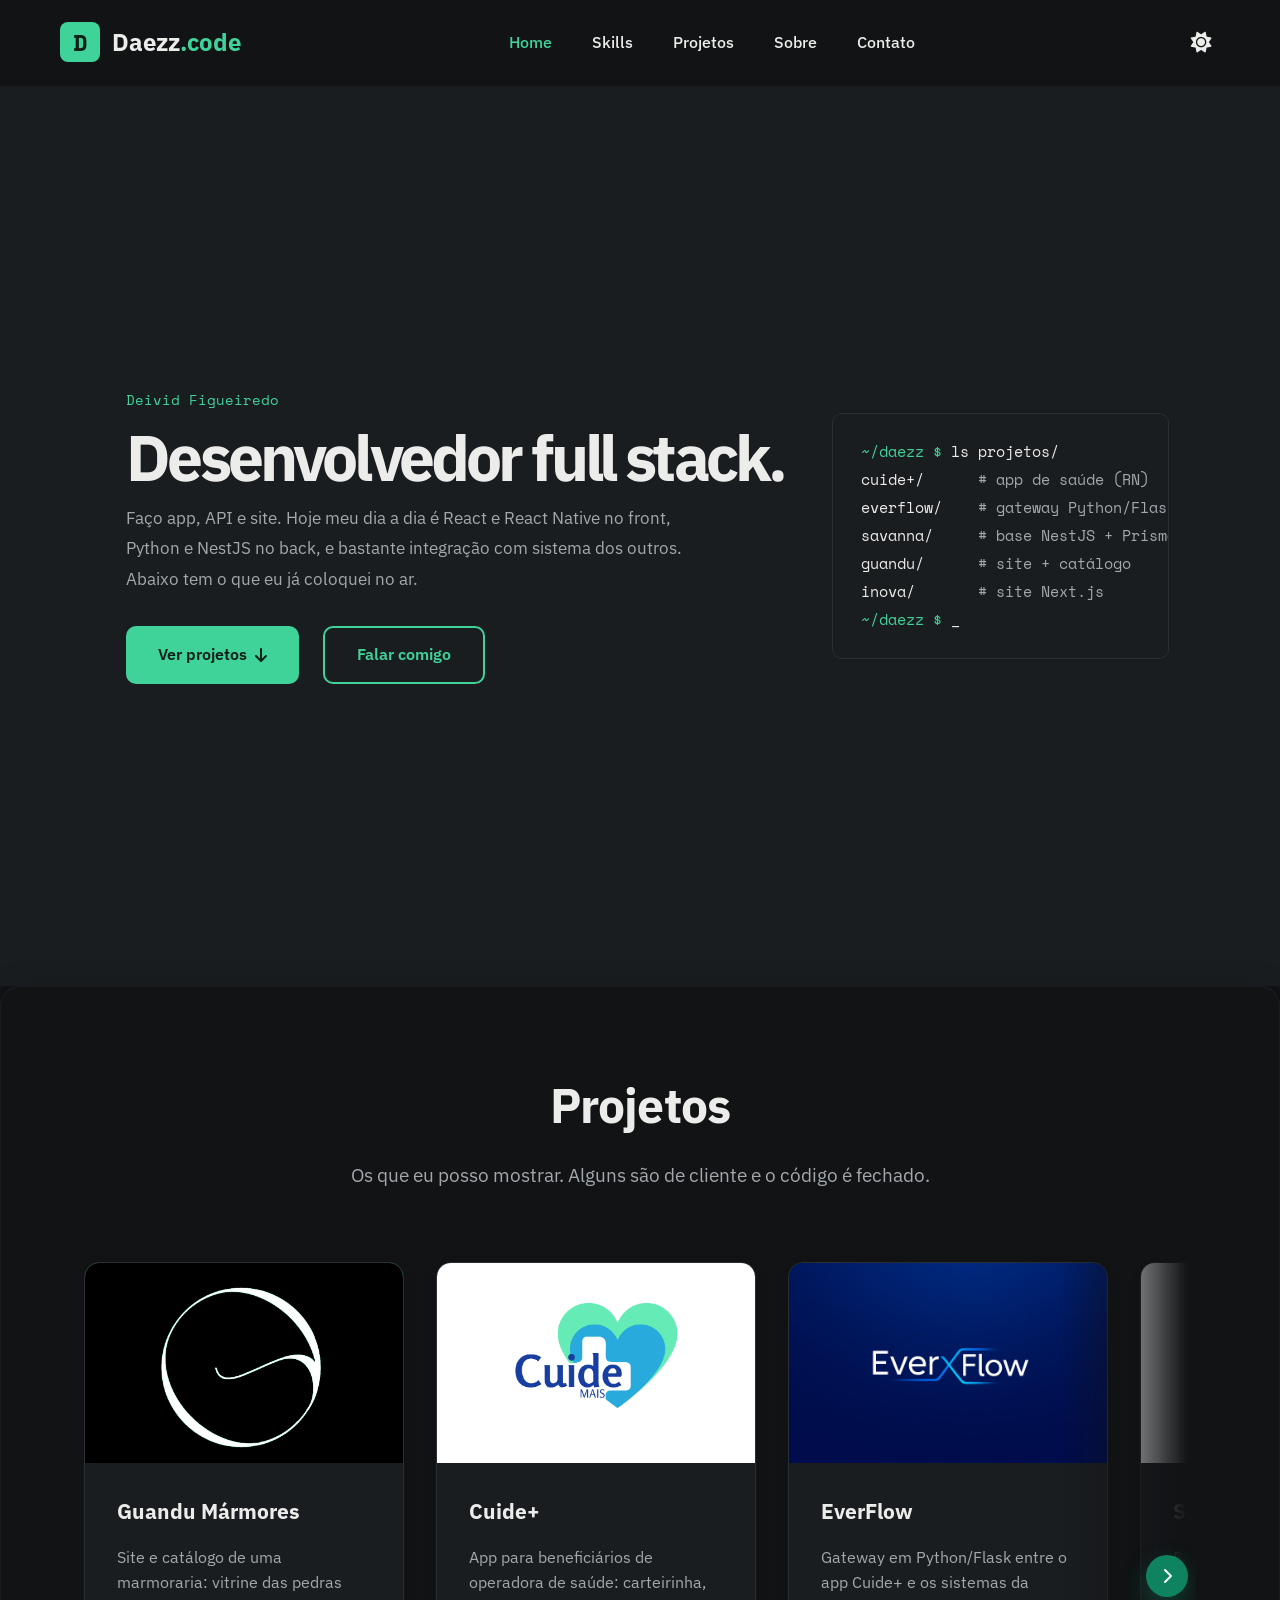
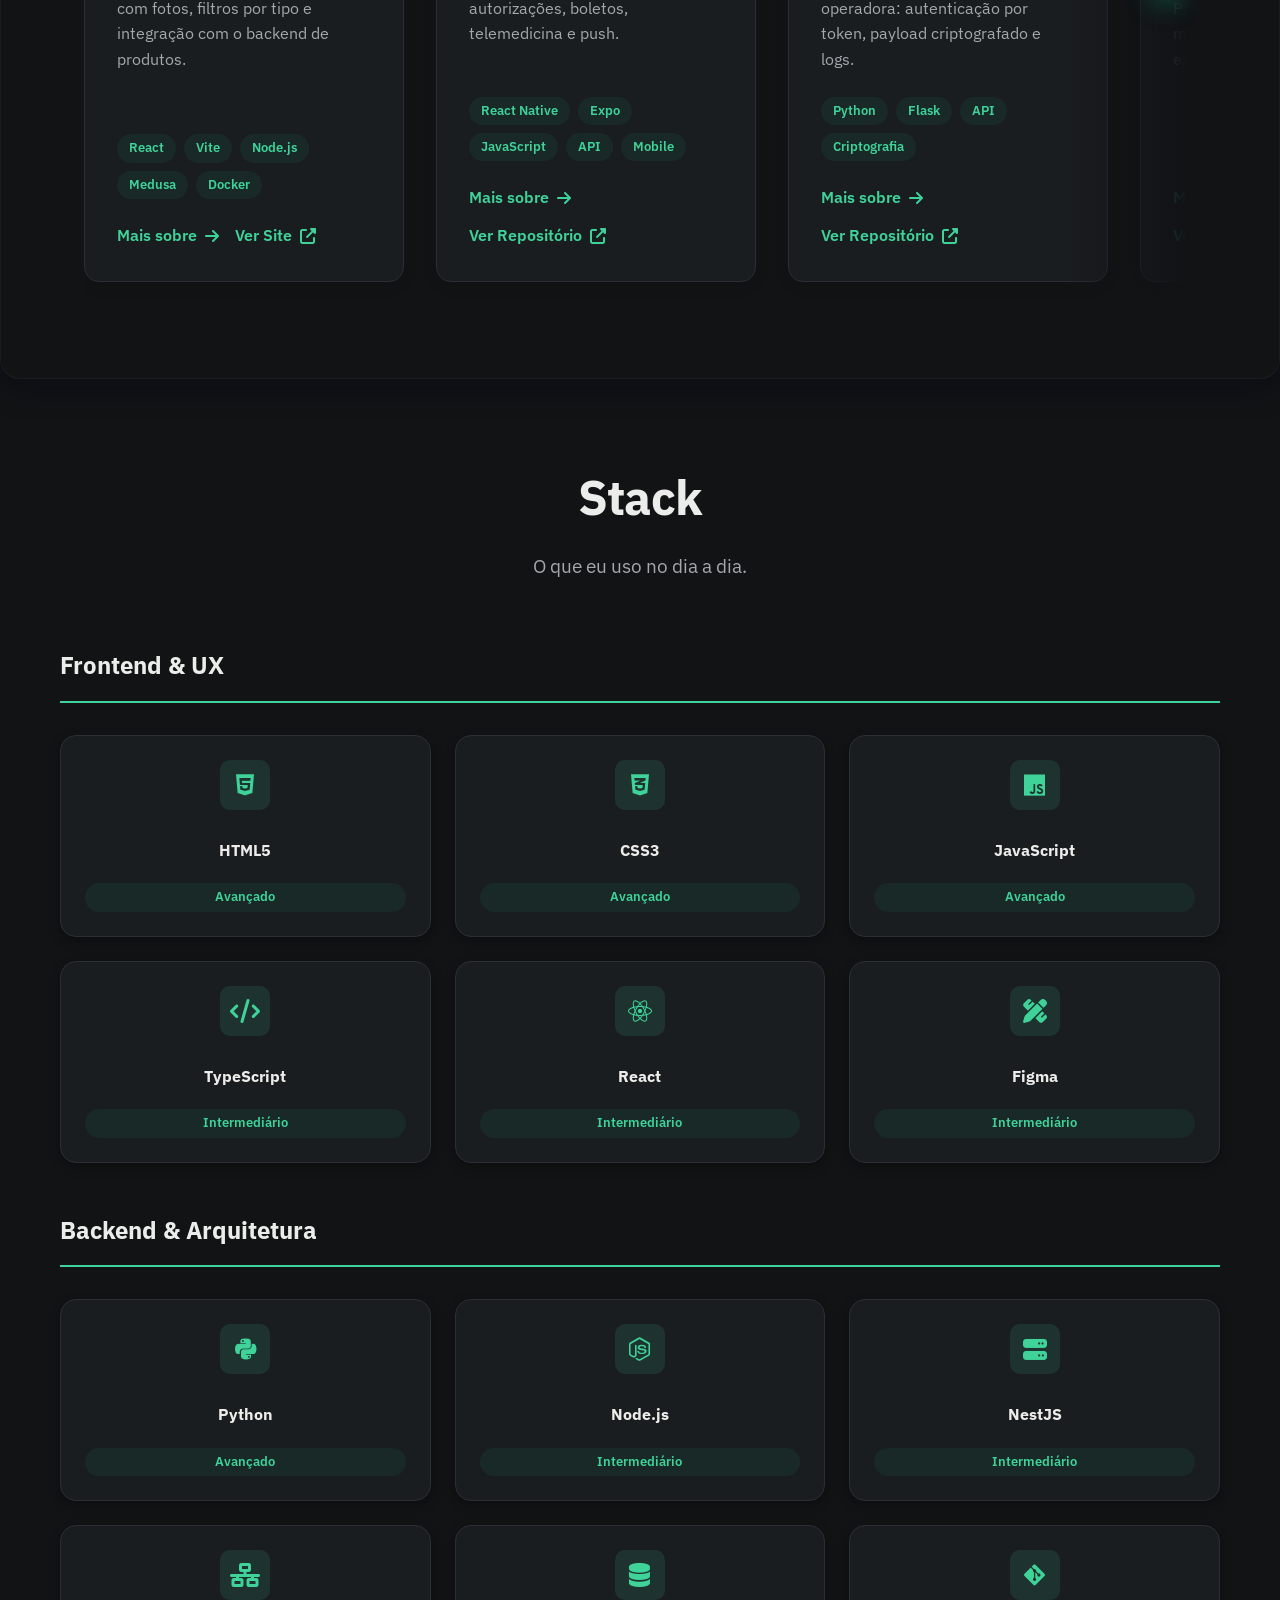
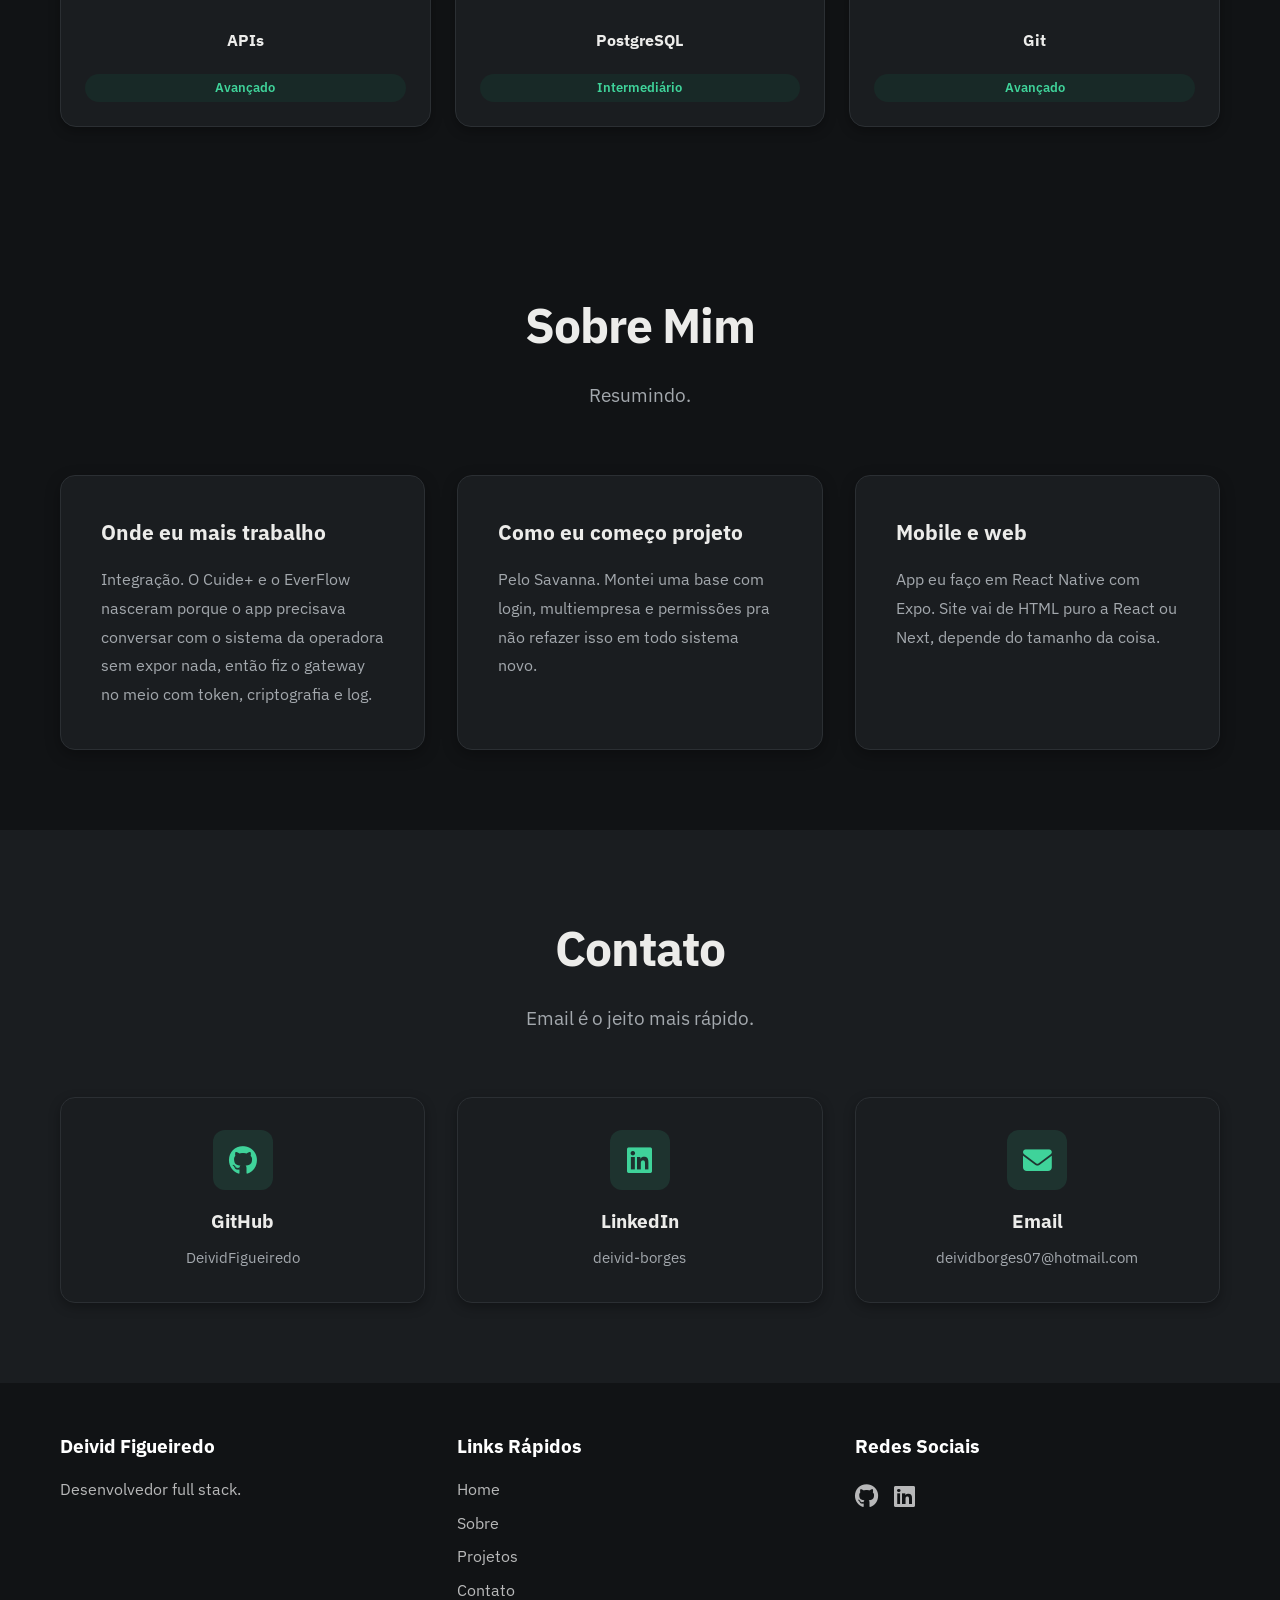
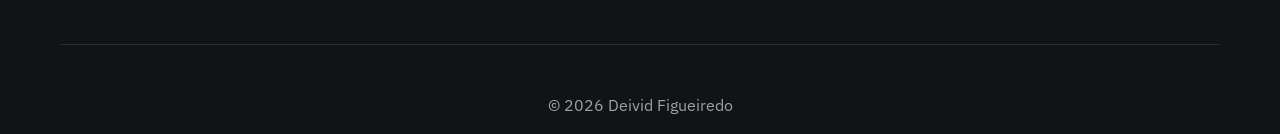
==== commit b16f6874: "visual e textos com menos cara de template - README reescrito curto, sem o email de exemplo e com o " ====
--- a/index.html
+++ b/index.html
@@ -3,22 +3,16 @@
 <head>
     <meta charset="UTF-8">
     <meta name="viewport" content="width=device-width, initial-scale=1.0">
-    <title>Deivid Figueiredo | Desenvolvedor Full Stack</title>
+    <title>Deivid Figueiredo · dev full stack</title>
     <!-- Favicon: inline SVG (fallback para favicon.ico) -->
-    <link rel="icon" href='data:image/svg+xml;utf8,<svg xmlns="http://www.w3.org/2000/svg" viewBox="0 0 100 100"><rect fill="%23007acc" width="100" height="100"/><text x="50" y="58" font-size="56" font-family="Poppins,Arial" fill="white" text-anchor="middle">D</text></svg>'>
+    <link rel="icon" href='data:image/svg+xml;utf8,<svg xmlns="http://www.w3.org/2000/svg" viewBox="0 0 100 100"><rect fill="%2322d3a6" width="100" height="100"/><text x="50" y="58" font-size="56" font-family="monospace" fill="white" text-anchor="middle">D</text></svg>'>
     <link rel="icon" href="favicon.ico" type="image/x-icon">
     <link rel="shortcut icon" href="favicon.ico" type="image/x-icon">
     <link rel="stylesheet" href="style.css">
     <link rel="stylesheet" href="https://cdnjs.cloudflare.com/ajax/libs/font-awesome/6.4.0/css/all.min.css">
-    <link href="https://fonts.googleapis.com/css2?family=Poppins:wght@300;400;600;700;800&family=Space+Mono:wght@400;700&display=swap" rel="stylesheet">
+    <link href="https://fonts.googleapis.com/css2?family=IBM+Plex+Sans:wght@400;500;600;700&family=Space+Mono:wght@400;700&display=swap" rel="stylesheet">
 </head>
 <body>
-    <!-- Background animado -->
-    <div class="background-animation">
-        <div class="blob blob-1"></div>
-        <div class="blob blob-2"></div>
-        <div class="blob blob-3"></div>
-    </div>
 
     <!-- Navegação -->
     <nav class="navbar">
@@ -53,40 +47,40 @@
         <div class="container">
             <div class="hero-content">
                 <div class="hero-text">
-                    <h1 class="hero-title">
-                        <span class="gradient-text">Olá, sou Deivid!</span>
-                    </h1>
-                    <p class="hero-subtitle">Full Stack Developer com foco em experiência, arquitetura e entregas de valor</p>
+                    <p class="hero-kicker">Deivid Figueiredo</p>
+                    <h1 class="hero-title">Desenvolvedor full stack.</h1>
                     <p class="hero-description">
-                        Trabalho com desenvolvimento de interfaces, sistemas e integrações que ajudam negócios a entregarem melhor experiência ao usuário e mais eficiência operacional. Meu objetivo é transformar ideias em produtos digitais bem estruturados, funcionais e prontos para crescer.
+                        Faço app, API e site. Hoje meu dia a dia é React e React Native no front, Python e NestJS no back, e bastante integração com sistema dos outros. Abaixo tem o que eu já coloquei no ar.
                     </p>
                     <div class="hero-buttons">
-                        <a href="#contato" class="btn btn-primary">
-                            <span>Vamos Conversar</span>
-                            <i class="fas fa-arrow-right"></i>
-                        </a>
-                        <a href="#projetos" class="btn btn-secondary">
-                            <span>Ver Meus Trabalhos</span>
-                            <i class="fas fa-code"></i>
+                        <a href="#projetos" class="btn btn-primary">
+                            <span>Ver projetos</span>
+                            <i class="fas fa-arrow-down"></i>
+                        </a>
+                        <a href="#contato" class="btn btn-secondary">
+                            <span>Falar comigo</span>
                         </a>
                     </div>
                 </div>
                 <div class="hero-image" aria-hidden="true">
-                    <div class="hero-visual" id="heroVisual"></div>
-                </div>
-            </div>
-        </div>
-    </section>
-
-    <!-- Skills -->
-        
+                    <pre class="hero-terminal"><span class="t-prompt">~/daezz $</span> ls projetos/
+cuide+/      <span class="t-dim"># app de saúde (RN)</span>
+everflow/    <span class="t-dim"># gateway Python/Flask</span>
+savanna/     <span class="t-dim"># base NestJS + Prisma</span>
+guandu/      <span class="t-dim"># site + catálogo</span>
+inova/       <span class="t-dim"># site Next.js</span>
+<span class="t-prompt">~/daezz $</span> <span class="t-cursor">_</span></pre>
+                </div>
+            </div>
+        </div>
+    </section>
 
     <!-- Projetos -->
     <section id="projetos" class="projetos">
         <div class="container">
             <div class="section-header">
                 <h2 class="section-title">Projetos</h2>
-                <p class="section-subtitle">Soluções criadas com foco em produto, clareza e entrega.</p>
+                <p class="section-subtitle">Os que eu posso mostrar. Alguns são de cliente e o código é fechado.</p>
             </div>
             <div class="projects-carousel">
                 <div id="projectsContent" class="projetos-grid"></div>
@@ -104,8 +98,8 @@
     <section id="skills" class="skills">
         <div class="container">
             <div class="section-header">
-                <h2 class="section-title">Stack & Competências</h2>
-                <p class="section-subtitle">Tecnologias que uso para transformar ideia em produto.</p>
+                <h2 class="section-title">Stack</h2>
+                <p class="section-subtitle">O que eu uso no dia a dia.</p>
             </div>
             <div id="skillsContent" class="skills-wrapper"></div>
         </div>
@@ -116,23 +110,20 @@
         <div class="container">
             <div class="section-header">
                 <h2 class="section-title">Sobre Mim</h2>
-                <p class="section-subtitle">Código, estratégia e execução em um mesmo processo.</p>
+                <p class="section-subtitle">Resumindo.</p>
             </div>
             <div class="sobre-content">
                 <div class="sobre-card">
-                    <div class="sobre-icon"><i class="fas fa-rocket"></i></div>
-                    <h3>Produto</h3>
-                    <p>Entendo que tecnologia precisa gerar impacto real, então trabalho com foco em solução, clareza de fluxo e experiência útil para o usuário.</p>
+                    <h3>Onde eu mais trabalho</h3>
+                    <p>Integração. O Cuide+ e o EverFlow nasceram porque o app precisava conversar com o sistema da operadora sem expor nada, então fiz o gateway no meio com token, criptografia e log.</p>
                 </div>
                 <div class="sobre-card">
-                    <div class="sobre-icon"><i class="fas fa-lightbulb"></i></div>
-                    <h3>Arquitetura</h3>
-                    <p>Planejo soluções pensando em escalabilidade, organização e integração entre front, back e dados desde a base do projeto.</p>
+                    <h3>Como eu começo projeto</h3>
+                    <p>Pelo Savanna. Montei uma base com login, multiempresa e permissões pra não refazer isso em todo sistema novo.</p>
                 </div>
                 <div class="sobre-card">
-                    <div class="sobre-icon"><i class="fas fa-handshake"></i></div>
-                    <h3>Execução</h3>
-                    <p>Valorizo comunicação clara, boa entrega e atenção aos detalhes. A melhor solução é aquela que funciona bem e sustenta crescimento.</p>
+                    <h3>Mobile e web</h3>
+                    <p>App eu faço em React Native com Expo. Site vai de HTML puro a React ou Next, depende do tamanho da coisa.</p>
                 </div>
             </div>
         </div>
@@ -143,8 +134,8 @@
     <section id="contato" class="contato">
         <div class="container">
             <div class="section-header">
-                <h2 class="section-title">Vamos Conversar!</h2>
-                <p class="section-subtitle">Escolha a melhor forma de entrar em contato</p>
+                <h2 class="section-title">Contato</h2>
+                <p class="section-subtitle">Email é o jeito mais rápido.</p>
             </div>
             <div class="contato-wrapper">
                 <div class="contato-cards">
@@ -153,21 +144,21 @@
                             <i class="fab fa-github"></i>
                         </div>
                         <h3>GitHub</h3>
-                        <p>Veja meus projetos e contribuições</p>
+                        <p>DeividFigueiredo</p>
                     </a>
                     <a href="https://linkedin.com/in/deivid-borges-52181b405/" target="_blank" class="contato-card">
                         <div class="contato-icon">
                             <i class="fab fa-linkedin"></i>
                         </div>
                         <h3>LinkedIn</h3>
-                        <p>Conecte-se comigo profissionalmente</p>
+                        <p>deivid-borges</p>
                     </a>
                     <a href="mailto:deividborges07@hotmail.com" class="contato-card">
                         <div class="contato-icon">
                             <i class="fas fa-envelope"></i>
                         </div>
                         <h3>Email</h3>
-                        <p>Envie uma mensagem direta</p>
+                        <p>deividborges07@hotmail.com</p>
                     </a>
                 </div>
             </div>
@@ -180,7 +171,7 @@
             <div class="footer-content">
                 <div class="footer-section">
                     <h3>Deivid Figueiredo</h3>
-                    <p>Full Stack Developer criando produtos digitais com foco em experiência, performance e resultado.</p>
+                    <p>Desenvolvedor full stack.</p>
                 </div>
                 <div class="footer-section">
                     <h3>Links Rápidos</h3>
@@ -205,7 +196,7 @@
                 </div>
             </div>
             <div class="footer-bottom">
-                <p>&copy; 2026 Deivid Figueiredo. Desenvolvido com <i class="fas fa-heart"></i> e muito código.</p>
+                <p>&copy; 2026 Deivid Figueiredo</p>
             </div>
         </div>
     </footer>
--- a/style.css
+++ b/style.css
@@ -5,47 +5,35 @@
 }
 
 :root {
-    --primary: #6366f1;
-    --primary-dark: #4f46e5;
-    --secondary: #ec4899;
-    --tertiary: #c975f3;
-    --dark: #0f172a;
-    --dark-secondary: #1e293b;
-    --light: #f8fafc;
-    --text-primary: #1e293b;
-    --text-secondary: #64748b;
-    --border: #e2e8f0;
-    --shadow: 0 20px 25px -5px rgba(0, 0, 0, 0.1);
-    --shadow-lg: 0 25px 50px -12px rgba(0, 0, 0, 0.15);
-    --transition: all 0.3s cubic-bezier(0.4, 0, 0.2, 1);
-    --bg-primary: #ffffff;
-    --bg-secondary: #f8fafc;
-    --card-bg: white;
-    
-    /* Light mode gradients */
-    --gradient-primary-secondary: linear-gradient(135deg, #6366f1, #ec4899);
-    --gradient-primary-secondary-tertiary: linear-gradient(135deg, #6366f1, #ec4899, #c975f3);
-    --gradient-btn-primary: linear-gradient(135deg, #6366f1, #4f46e5);
-    --gradient-cta: linear-gradient(135deg, #6366f1, #ec4899);
-    --gradient-section-title: linear-gradient(135deg, #1e293b, #6366f1);
-    --gradient-section-bg: linear-gradient(135deg, #f8fafc 0%, rgba(99, 102, 241, 0.05) 100%);
+    --primary: #0f8f68;
+    --primary-dark: #0b7254;
+    --on-primary: #ffffff;
+    --dark: #111315;
+    --dark-secondary: #1a1d20;
+    --light: #f7f7f5;
+    --text-primary: #1b1d1f;
+    --text-secondary: #5c6166;
+    --border: #e3e3df;
+    --shadow: 0 12px 24px -8px rgba(0, 0, 0, 0.12);
+    --shadow-lg: 0 18px 36px -12px rgba(0, 0, 0, 0.18);
+    --transition: all 0.25s ease;
+    --bg-primary: #fbfbf9;
+    --bg-secondary: #f2f2ee;
+    --card-bg: #ffffff;
+    --accent-soft: rgba(15, 143, 104, 0.1);
 }
 
 body.dark-mode {
-    --bg-primary: #0f172a;
-    --bg-secondary: #1e293b;
-    --card-bg: #1e293b;
-    --text-primary: #f1f5f9;
-    --text-secondary: #cbd5e1;
-    --border: #334155;
-    
-    /* Dark mode gradients - more vibrant and luminous */
-    --gradient-primary-secondary: linear-gradient(135deg, #818cf8, #f472b6);
-    --gradient-primary-secondary-tertiary: linear-gradient(135deg, #818cf8, #f472b6, #d8b4fe);
-    --gradient-btn-primary: linear-gradient(135deg, #818cf8, #6366f1);
-    --gradient-cta: linear-gradient(135deg, #959ef3, #ab6588);
-    --gradient-section-title: linear-gradient(135deg, #f1f5f9, #818cf8);
-    --gradient-section-bg: linear-gradient(135deg, #0f172a 0%, #0f172ad7 100%);
+    --primary: #3fd39a;
+    --primary-dark: #2fb583;
+    --on-primary: #0b1f17;
+    --bg-primary: #111315;
+    --bg-secondary: #1a1d20;
+    --card-bg: #1a1d20;
+    --text-primary: #ececea;
+    --text-secondary: #a3a8ad;
+    --border: #2b2f33;
+    --accent-soft: rgba(63, 211, 154, 0.12);
 }
 
 html {
@@ -53,7 +41,7 @@
 }
 
 body {
-    font-family: 'Poppins', sans-serif;
+    font-family: 'IBM Plex Sans', system-ui, sans-serif;
     line-height: 1.6;
     color: var(--text-primary);
     background: var(--bg-primary);
@@ -65,68 +53,6 @@
     max-width: 1200px;
     margin: 0 auto;
     padding: 0 20px;
-}
-
-/* Background Animation */
-.background-animation {
-    position: fixed;
-    top: 0;
-    left: 0;
-    width: 100%;
-    height: 100%;
-    z-index: -1;
-    overflow: hidden;
-}
-
-.blob {
-    position: absolute;
-    border-radius: 50%;
-    /* slightly stronger and crisper blobs for better visibility */
-    filter: blur(80px);
-    opacity: 0.18;
-    animation: blob-animation 8s infinite ease-in-out;
-}
-
-.blob-1 {
-    width: 460px;
-    height: 460px;
-    background: var(--primary);
-    top: -120px;
-    right: -120px;
-    animation-delay: 0s;
-}
-
-.blob-2 {
-    width: 420px;
-    height: 420px;
-    background: var(--secondary);
-    bottom: 40px;
-    left: -70px;
-    animation-delay: 2s;
-}
-
-.blob-3 {
-    width: 380px;
-    height: 380px;
-    background: var(--tertiary);
-    bottom: 120px;
-    right: 60px;
-    animation-delay: 4s;
-}
-
-@keyframes blob-animation {
-    0%, 100% {
-        transform: translate(0, 0);
-    }
-    25% {
-        transform: translate(30px, -60px);
-    }
-    50% {
-        transform: translate(-30px, 30px);
-    }
-    75% {
-        transform: translate(60px, 60px);
-    }
 }
 
 /* Navbar */
@@ -147,7 +73,6 @@
 
 
 body.dark-mode .navbar {
-    /* keep transparent in dark-mode as requested */
     background: transparent;
     border-bottom: 1px solid transparent;
 }
@@ -164,7 +89,7 @@
 
 body.dark-mode .navbar.scrolled {
     border-bottom-color: rgba(255, 255, 255, 0.05);
-    background: rgba(15, 23, 42, 0.85);
+    background: rgba(17, 19, 21, 0.85);
     backdrop-filter: blur(10px);
     -webkit-backdrop-filter: blur(22px);
     box-shadow: 0 10px 30px rgba(0, 0, 0, 0.12);
@@ -196,13 +121,14 @@
 .logo-icon {
     width: 40px;
     height: 40px;
-    background: var(--gradient-primary-secondary);
+    background: var(--primary);
     border-radius: 8px;
     display: flex;
     align-items: center;
     justify-content: center;
-    color: white;
-    font-weight: 800;
+    color: var(--on-primary);
+    font-family: 'Space Mono', monospace;
+    font-weight: 700;
 }
 
 .logo-text {
@@ -238,7 +164,7 @@
     left: 0;
     width: 0;
     height: 2px;
-    background: var(--gradient-primary-secondary);
+    background: var(--primary);
     transition: width 0.3s ease;
 }
 
@@ -281,7 +207,7 @@
 }
 
 .theme-toggle:hover {
-    background: rgba(99, 102, 241, 0.1);
+    background: rgba(15, 143, 104, 0.1);
     transform: scale(1.1);
 }
 
@@ -323,11 +249,43 @@
     animation: slideInLeft 0.8s ease-out;
 }
 
-.gradient-text {
-    background: var(--gradient-primary-secondary-tertiary);
-    -webkit-background-clip: text;
-    -webkit-text-fill-color: transparent;
-    background-clip: text;
+.hero-kicker {
+    font-family: 'Space Mono', monospace;
+    font-size: 0.9rem;
+    color: var(--primary);
+    margin-bottom: 1rem;
+}
+
+.hero-terminal {
+    font-family: 'Space Mono', monospace;
+    font-size: 0.92rem;
+    line-height: 1.9;
+    color: var(--text-primary);
+    background: var(--card-bg);
+    border: 1px solid var(--border);
+    border-radius: 10px;
+    padding: 1.5rem 1.75rem;
+    width: 100%;
+    max-width: 440px;
+    overflow-x: auto;
+}
+
+.t-prompt {
+    color: var(--primary);
+}
+
+.t-dim {
+    color: var(--text-secondary);
+}
+
+.t-cursor {
+    animation: blink 1s steps(1) infinite;
+}
+
+@keyframes blink {
+    50% {
+        opacity: 0;
+    }
 }
 
 .hero-subtitle {
@@ -402,7 +360,7 @@
 .avatar {
     width: 100%;
     height: 100%;
-    background: var(--gradient-primary-secondary);
+    background: var(--primary);
     border-radius: 20px;
     display: flex;
     align-items: center;
@@ -418,7 +376,7 @@
     content: '';
     position: absolute;
     inset: -20px;
-    background: var(--gradient-primary-secondary-tertiary);
+    background: var(--primary);
     border-radius: 20px;
     opacity: 0.3;
     filter: blur(20px);
@@ -495,9 +453,8 @@
 }
 
 .btn-primary {
-    background: var(--gradient-btn-primary);
-    color: white;
-    box-shadow: 0 10px 25px rgba(99, 102, 241, 0.3);
+    background: var(--primary);
+    color: var(--on-primary);
 }
 
 .btn .ripple {
@@ -518,8 +475,7 @@
 }
 
 .btn-primary:hover {
-    transform: translateY(-3px);
-    box-shadow: 0 15px 35px rgba(99, 102, 241, 0.4);
+    background: var(--primary-dark);
 }
 
 .btn-secondary {
@@ -530,7 +486,7 @@
 
 .btn-secondary:hover {
     background: var(--primary);
-    color: white;
+    color: var(--on-primary);
 }
 
 .btn-large {
@@ -548,10 +504,8 @@
     font-size: 3rem;
     font-weight: 800;
     margin-bottom: 1rem;
-    background: var(--gradient-section-title);
-    -webkit-background-clip: text;
-    -webkit-text-fill-color: transparent;
-    background-clip: text;
+    color: var(--text-primary);
+    letter-spacing: -0.02em;
 }
 
 .section-subtitle {
@@ -565,7 +519,7 @@
 }
 
 section:nth-child(even) {
-    background: var(--gradient-section-bg);
+    background: var(--bg-secondary);
     transition: var(--transition);
 }
 
@@ -577,13 +531,12 @@
 }
 
 .sobre-card {
-    background: white;
+    background: var(--card-bg);
     padding: 2.5rem;
     border-radius: 15px;
     box-shadow: 0 5px 15px rgba(0, 0, 0, 0.08);
     transition: var(--transition);
     border: 1px solid var(--border);
-    text-align: center;
 }
 
 body.dark-mode .sobre-card {
@@ -592,7 +545,7 @@
 }
 
 .sobre-card:hover {
-    transform: translateY(-10px);
+    transform: translateY(-4px);
     box-shadow: var(--shadow);
     border-color: var(--primary);
 }
@@ -600,13 +553,13 @@
 .sobre-icon {
     width: 70px;
     height: 70px;
-    background: var(--gradient-primary-secondary);
+    background: var(--accent-soft);
     border-radius: 12px;
     display: flex;
     align-items: center;
     justify-content: center;
     font-size: 2rem;
-    color: white;
+    color: var(--primary);
     margin: 0 auto 1.5rem;
 }
 
@@ -628,7 +581,7 @@
     gap: 3rem;
 }
 
-/* Skills section should be backgroundless as requested */
+/* Skills sem fundo */
 #skills {
     background: transparent;
     border: none;
@@ -683,12 +636,12 @@
 }
 
 .skill-card:hover {
-    transform: translateY(-8px);
+    transform: translateY(-4px);
     border-radius: 16px;
     box-shadow: var(--shadow);
     border: 2px solid transparent;
     background-image: linear-gradient(var(--card-bg), var(--card-bg)),
-        var(--gradient-primary-secondary);
+        var(--primary);
     background-origin: border-box;
     background-clip: padding-box, border-box;
     background-repeat: no-repeat;
@@ -697,13 +650,13 @@
 .skill-icon {
     width: 50px;
     height: 50px;
-    background: var(--gradient-primary-secondary);
+    background: var(--accent-soft);
     border-radius: 10px;
     display: flex;
     align-items: center;
     justify-content: center;
     font-size: 1.5rem;
-    color: white;
+    color: var(--primary);
     margin: 0 auto 1rem;
 }
 
@@ -717,7 +670,7 @@
     font-size: 0.8rem;
     color: var(--primary);
     font-weight: 600;
-    background: rgba(99, 102, 241, 0.1);
+    background: rgba(15, 143, 104, 0.1);
     padding: 4px 8px;
     border-radius: 20px;
     display: inline-block;
@@ -817,10 +770,10 @@
     background: linear-gradient(
         to right,
         var(--bg-primary) 0%,
-        rgba(15,23,42,0.92) 8%,
-        rgba(15,23,42,0.36) 22%,
-        rgba(15,23,42,0.08) 45%,
-        rgba(15,23,42,0) 75%
+        rgba(17, 19, 21, 0.92) 8%,
+        rgba(17, 19, 21, 0.36) 22%,
+        rgba(17, 19, 21, 0.08) 45%,
+        rgba(17, 19, 21, 0) 75%
     );
 }
 body.dark-mode .projects-carousel.show-right-fade::after {
@@ -829,10 +782,10 @@
     background: linear-gradient(
         to left,
         var(--bg-primary) 0%,
-        rgba(15,23,42,0.92) 8%,
-        rgba(15,23,42,0.36) 22%,
-        rgba(15,23,42,0.08) 45%,
-        rgba(15,23,42,0) 75%
+        rgba(17, 19, 21, 0.92) 8%,
+        rgba(17, 19, 21, 0.36) 22%,
+        rgba(17, 19, 21, 0.08) 45%,
+        rgba(17, 19, 21, 0) 75%
     );
 }
 
@@ -858,12 +811,12 @@
     height: 42px;
     border: none;
     border-radius: 50%;
-    background: rgba(99, 102, 241, 0.9);
+    background: rgba(15, 143, 104, 0.9);
     color: #fff;
     display: flex;
     align-items: center;
     justify-content: center;
-    box-shadow: 0 10px 25px rgba(99, 102, 241, 0.35);
+    box-shadow: 0 10px 25px rgba(15, 143, 104, 0.35);
     z-index: 4;
     cursor: pointer;
     opacity: 0;
@@ -907,11 +860,13 @@
     gap: 2rem;
     overflow-x: auto;
     overflow-y: hidden;
+    overscroll-behavior-x: contain;
+    touch-action: pan-x;
     padding: 0.5rem 3.5rem 1rem 0.25rem;
     scroll-snap-type: x proximity;
     -webkit-overflow-scrolling: touch;
     scrollbar-width: thin;
-    scrollbar-color: rgba(99, 102, 241, 0.55) transparent;
+    scrollbar-color: rgba(15, 143, 104, 0.55) transparent;
 }
 
 .projetos-grid::-webkit-scrollbar {
@@ -919,7 +874,7 @@
 }
 
 .projetos-grid::-webkit-scrollbar-thumb {
-    background: rgba(99, 102, 241, 0.5);
+    background: rgba(15, 143, 104, 0.5);
     border-radius: 999px;
 }
 
@@ -948,13 +903,13 @@
 }
 
 .projeto-card:hover {
-    transform: translateY(-10px);
+    transform: translateY(-4px);
     box-shadow: var(--shadow-lg);
 }
 
 .projeto-image {
     height: 200px;
-    background: var(--gradient-primary-secondary);
+    background: var(--primary);
     display: flex;
     align-items: center;
     justify-content: center;
@@ -977,21 +932,6 @@
     border-radius: inherit;
 }
 
-.projeto-image::before {
-    content: '';
-    position: absolute;
-    inset: 0;
-    background: linear-gradient(45deg, transparent 30%, rgba(255, 255, 255, 0.1) 50%, transparent 70%);
-    animation: shine 3s infinite;
-}
-
-@keyframes shine {
-    0% {
-        transform: translateX(-100%);
-    }
-    100% {
-        transform: translateX(100%);
-    }
 }
 
 .projeto-icon {
@@ -1028,7 +968,7 @@
 }
 
 .tech-tag {
-    background: rgba(99, 102, 241, 0.1);
+    background: rgba(15, 143, 104, 0.1);
     color: var(--primary);
     padding: 4px 12px;
     border-radius: 20px;
@@ -1061,7 +1001,7 @@
 
 .projeto-link:hover {
     gap: 12px;
-    color: var(--secondary);
+    color: var(--primary);
 }
 
 .project-page {
@@ -1087,7 +1027,7 @@
 }
 
 .back-link:hover {
-    color: var(--secondary);
+    color: var(--primary);
 }
 
 body.dark-mode .back-link {
@@ -1109,7 +1049,7 @@
 }
 
 body.dark-mode .project-hero {
-    background: rgba(15, 23, 42, 0.9);
+    background: rgba(17, 19, 21, 0.9);
     border-color: rgba(255, 255, 255, 0.08);
     box-shadow: 0 20px 40px rgba(2, 6, 23, 0.35);
 }
@@ -1150,7 +1090,7 @@
 }
 
 body.dark-mode .project-card {
-    background: rgba(30, 41, 59, 0.85);
+    background: rgba(26, 29, 32, 0.85);
     border-color: rgba(255, 255, 255, 0.08);
     box-shadow: 0 16px 30px rgba(2, 6, 23, 0.25);
 }
@@ -1172,7 +1112,7 @@
     align-items: center;
     justify-content: center;
     padding: 2rem;
-    background: rgba(15, 23, 42, 0.75);
+    background: rgba(17, 19, 21, 0.75);
     opacity: 0;
     visibility: hidden;
     pointer-events: none;
@@ -1189,7 +1129,7 @@
 .modal-overlay {
     position: absolute;
     inset: 0;
-    background: rgba(15, 23, 42, 0.65);
+    background: rgba(17, 19, 21, 0.65);
 }
 
 .modal-content {
@@ -1210,7 +1150,7 @@
     height: 44px;
     border: none;
     border-radius: 50%;
-    background: rgba(99, 102, 241, 0.12);
+    background: rgba(15, 143, 104, 0.12);
     color: var(--text-primary);
     font-size: 1.5rem;
     cursor: pointer;
@@ -1220,7 +1160,7 @@
 }
 
 .modal-close:hover {
-    background: rgba(99, 102, 241, 0.2);
+    background: rgba(15, 143, 104, 0.2);
 }
 
 .modal-header h3 {
@@ -1273,7 +1213,7 @@
 
 /* CTA Section */
 .cta-section {
-    background: var(--gradient-cta);
+    background: var(--primary);
     color: white;
     padding: 80px 0;
     text-align: center;
@@ -1299,7 +1239,7 @@
 }
 
 .contato-card {
-    background: white;
+    background: var(--card-bg);
     padding: 2rem;
     border-radius: 15px;
     text-align: center;
@@ -1316,7 +1256,7 @@
 }
 
 .contato-card:hover {
-    transform: translateY(-10px);
+    transform: translateY(-4px);
     box-shadow: var(--shadow);
     border-color: var(--primary);
 }
@@ -1324,13 +1264,13 @@
 .contato-icon {
     width: 60px;
     height: 60px;
-    background: var(--gradient-primary-secondary);
+    background: var(--accent-soft);
     border-radius: 12px;
     display: flex;
     align-items: center;
     justify-content: center;
     font-size: 1.8rem;
-    color: white;
+    color: var(--primary);
     margin: 0 auto 1rem;
 }
 
@@ -1402,7 +1342,7 @@
 }
 
 .footer-bottom i {
-    color: var(--secondary);
+    color: var(--primary);
     animation: heartbeat 1.5s infinite;
 }
 
@@ -1451,7 +1391,7 @@
     }
 
     body.dark-mode .nav-links {
-        background: rgba(15, 23, 42, 0.55);
+        background: rgba(17, 19, 21, 0.55);
         border: 1px solid rgba(255, 255, 255, 0.15);
         background-clip: padding-box;
         -webkit-backdrop-filter: blur(22px);
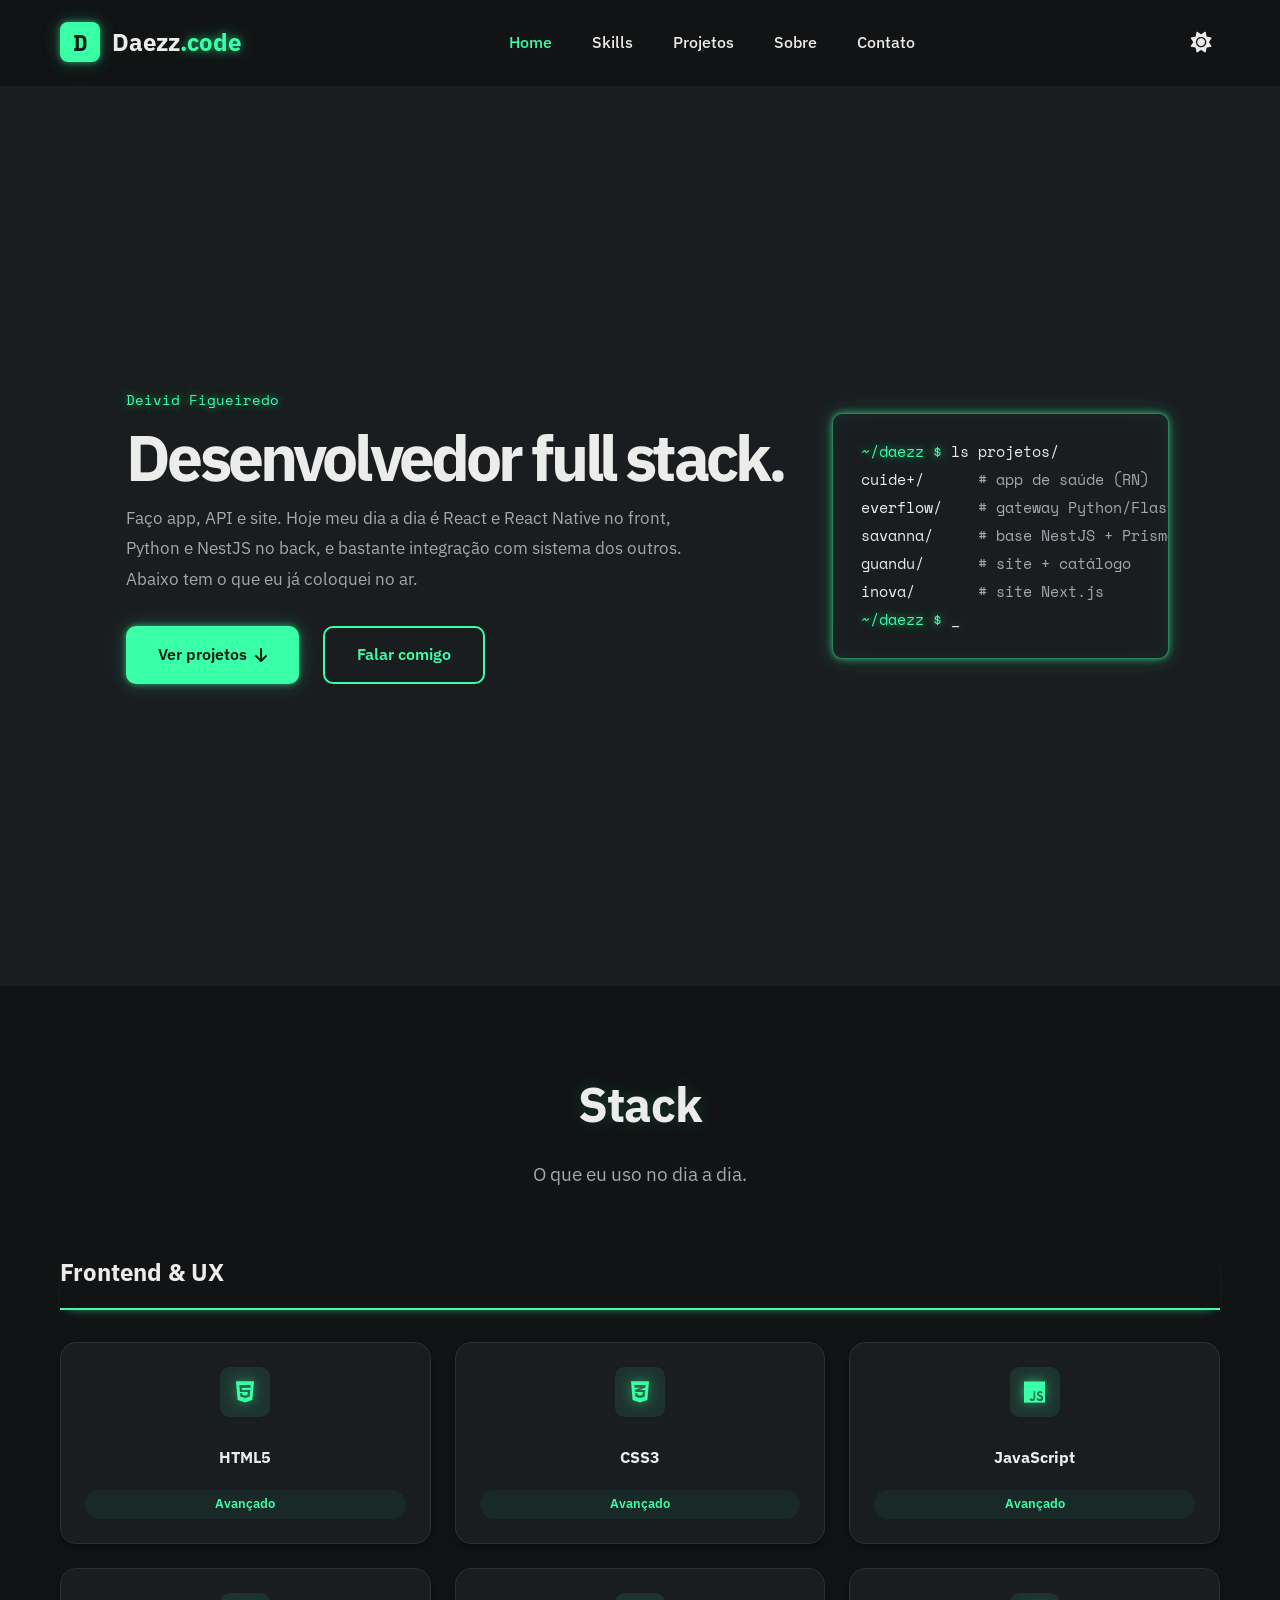
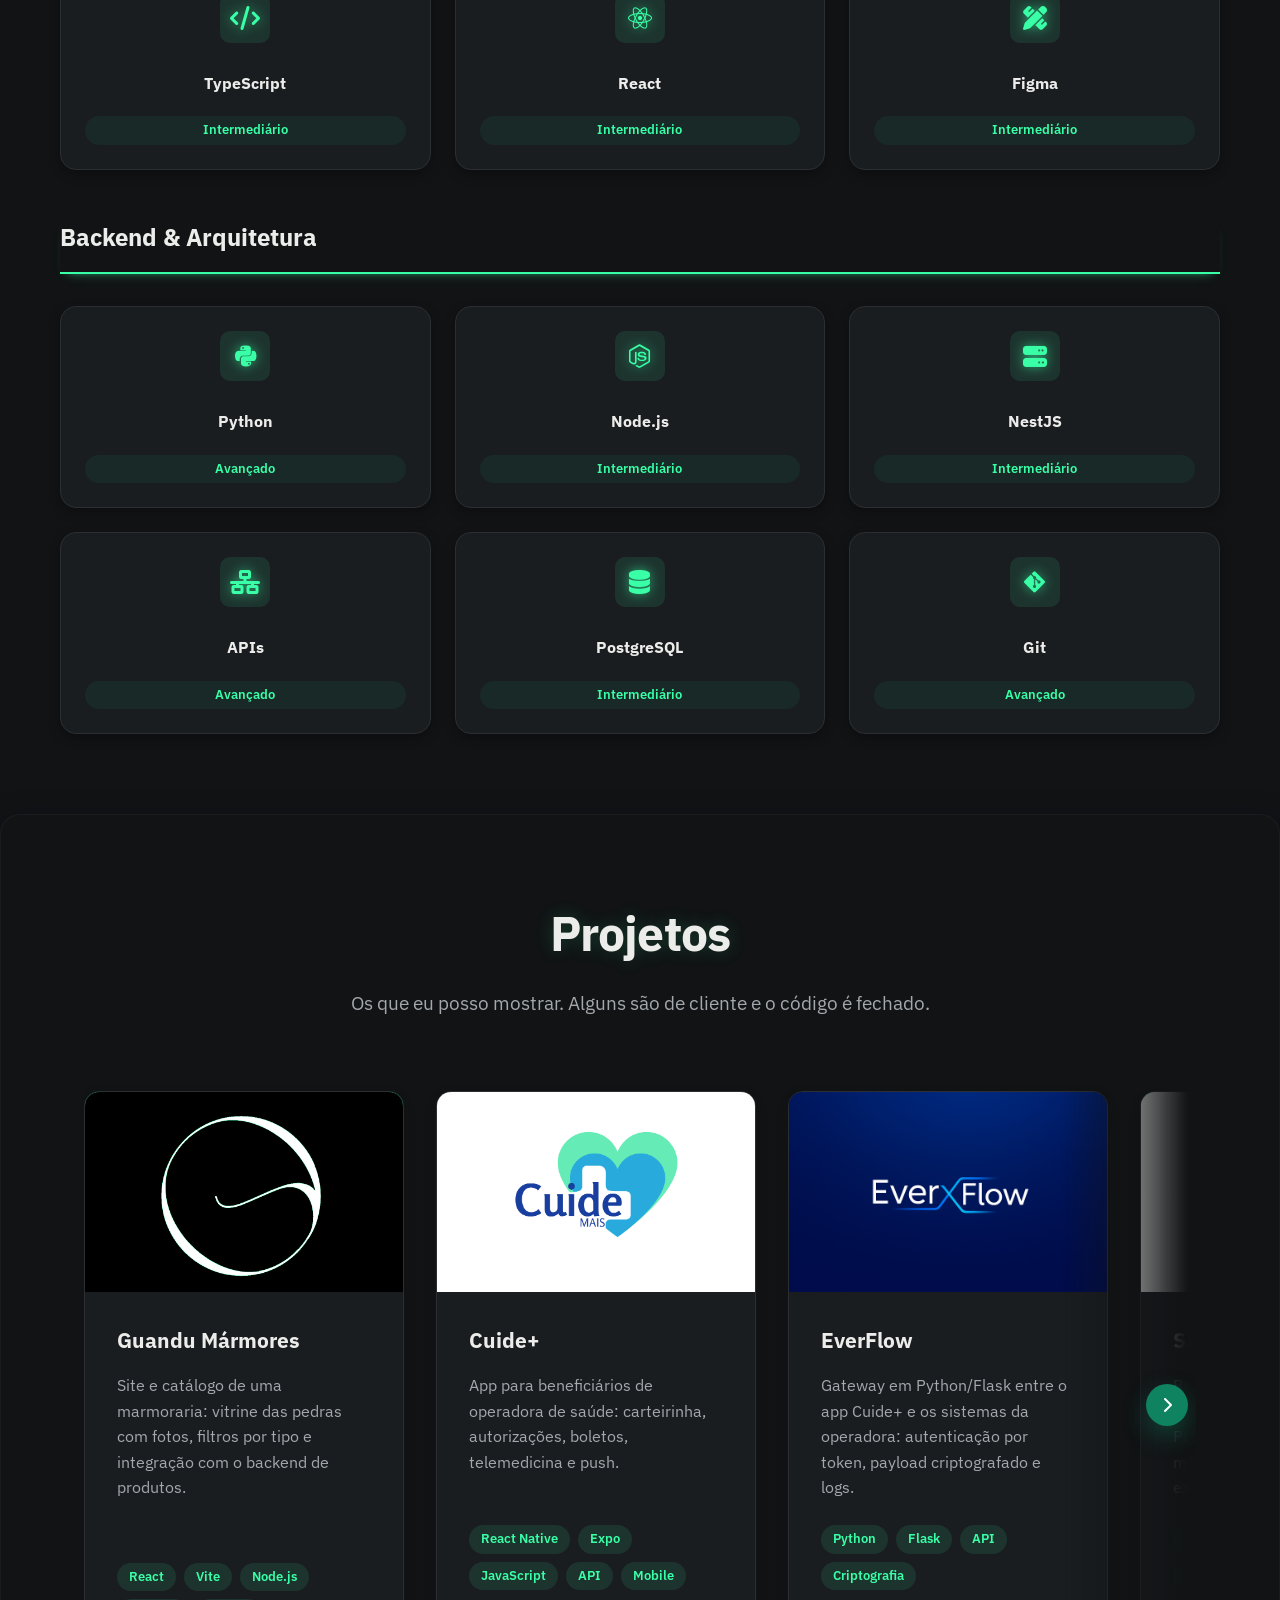
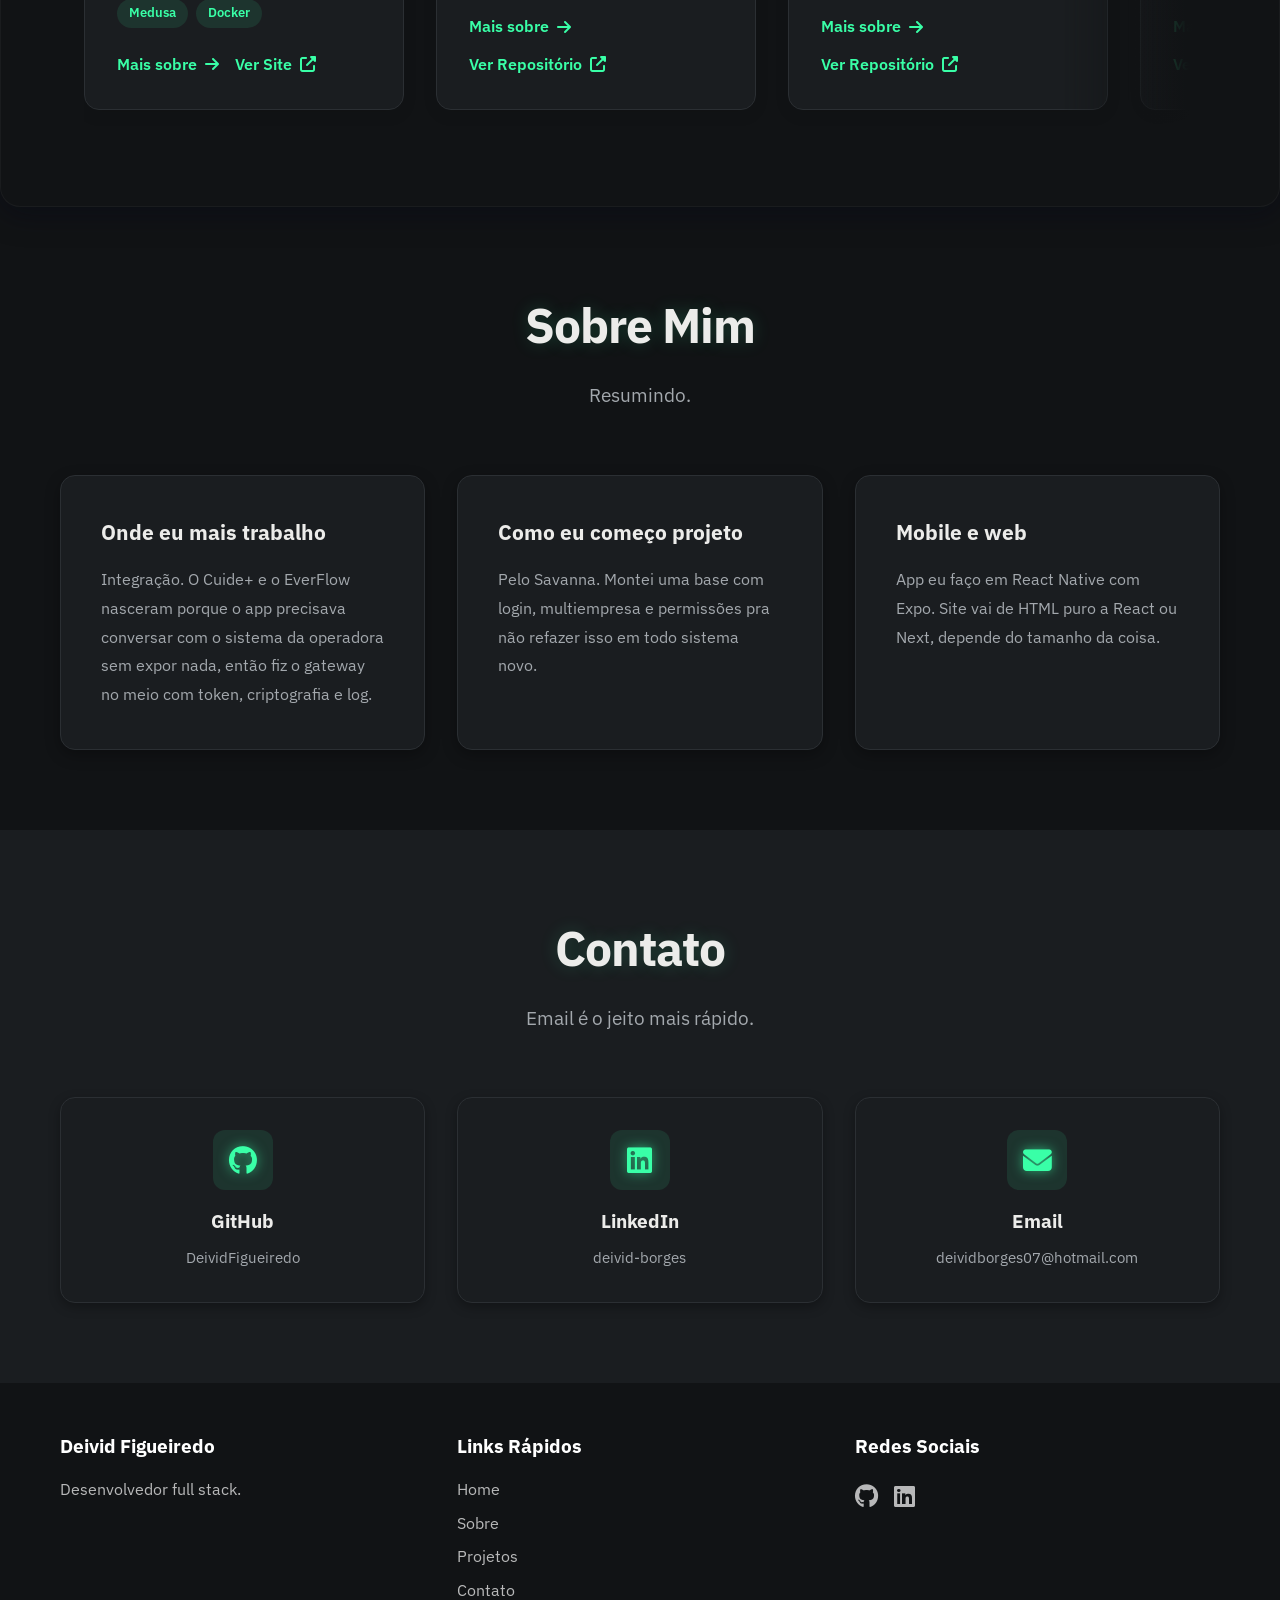
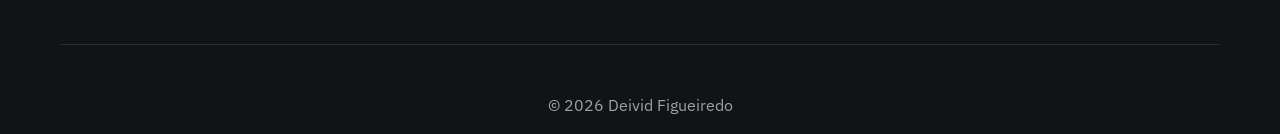
==== commit f06a87ab: "neon no tema escuro e projetos embaixo da stack - verde mais neon no escuro, com brilho no logo, bot" ====
--- a/index.html
+++ b/index.html
@@ -75,6 +75,17 @@
         </div>
     </section>
 
+    <!-- Skills -->
+    <section id="skills" class="skills">
+        <div class="container">
+            <div class="section-header">
+                <h2 class="section-title">Stack</h2>
+                <p class="section-subtitle">O que eu uso no dia a dia.</p>
+            </div>
+            <div id="skillsContent" class="skills-wrapper"></div>
+        </div>
+    </section>
+
     <!-- Projetos -->
     <section id="projetos" class="projetos">
         <div class="container">
@@ -91,17 +102,6 @@
                     <i class="fas fa-chevron-right"></i>
                 </button>
             </div>
-        </div>
-    </section>
-
-    <!-- Skills -->
-    <section id="skills" class="skills">
-        <div class="container">
-            <div class="section-header">
-                <h2 class="section-title">Stack</h2>
-                <p class="section-subtitle">O que eu uso no dia a dia.</p>
-            </div>
-            <div id="skillsContent" class="skills-wrapper"></div>
         </div>
     </section>
 
--- a/style.css
+++ b/style.css
@@ -24,8 +24,10 @@
 }
 
 body.dark-mode {
-    --primary: #3fd39a;
-    --primary-dark: #2fb583;
+    --primary: #39ffa7;
+    --primary-dark: #22e08c;
+    --neon: 0 0 6px rgba(57, 255, 167, 0.55), 0 0 18px rgba(57, 255, 167, 0.25);
+    --neon-text: 0 0 8px rgba(57, 255, 167, 0.6), 0 0 22px rgba(57, 255, 167, 0.3);
     --on-primary: #0b1f17;
     --bg-primary: #111315;
     --bg-secondary: #1a1d20;
@@ -33,7 +35,7 @@
     --text-primary: #ececea;
     --text-secondary: #a3a8ad;
     --border: #2b2f33;
-    --accent-soft: rgba(63, 211, 154, 0.12);
+    --accent-soft: rgba(57, 255, 167, 0.1);
 }
 
 html {
@@ -968,7 +970,7 @@
 }
 
 .tech-tag {
-    background: rgba(15, 143, 104, 0.1);
+    background: var(--accent-soft);
     color: var(--primary);
     padding: 4px 12px;
     border-radius: 20px;
@@ -1481,4 +1483,59 @@
     .footer-content {
         grid-template-columns: 1fr;
     }
-}+}
+
+/* Neon (só no tema escuro) */
+body.dark-mode .logo-icon,
+body.dark-mode .btn-primary {
+    box-shadow: var(--neon);
+}
+
+body.dark-mode .btn-primary:hover {
+    box-shadow: 0 0 10px rgba(57, 255, 167, 0.8), 0 0 32px rgba(57, 255, 167, 0.4);
+}
+
+body.dark-mode .btn-secondary:hover {
+    box-shadow: var(--neon);
+}
+
+body.dark-mode .logo-accent,
+body.dark-mode .hero-kicker,
+body.dark-mode .t-prompt,
+body.dark-mode .t-cursor,
+body.dark-mode .nav-links a:hover {
+    text-shadow: var(--neon-text);
+}
+
+body.dark-mode .hero-terminal {
+    border-color: rgba(57, 255, 167, 0.45);
+    box-shadow: var(--neon), inset 0 0 24px rgba(57, 255, 167, 0.05);
+}
+
+body.dark-mode .category-title {
+    border-bottom-color: var(--primary);
+    box-shadow: 0 6px 10px -8px rgba(57, 255, 167, 0.7);
+}
+
+body.dark-mode .section-title {
+    text-shadow: 0 0 18px rgba(57, 255, 167, 0.18);
+}
+
+body.dark-mode .skill-card:hover,
+body.dark-mode .projeto-card:hover,
+body.dark-mode .sobre-card:hover,
+body.dark-mode .contato-card:hover {
+    border-color: var(--primary);
+    box-shadow: var(--neon);
+}
+
+body.dark-mode .skill-card:hover {
+    background-image: none;
+    border: 1px solid var(--primary);
+}
+
+body.dark-mode .skill-icon i,
+body.dark-mode .contato-icon i,
+body.dark-mode .sobre-icon i {
+    filter: drop-shadow(0 0 6px rgba(57, 255, 167, 0.6));
+}
